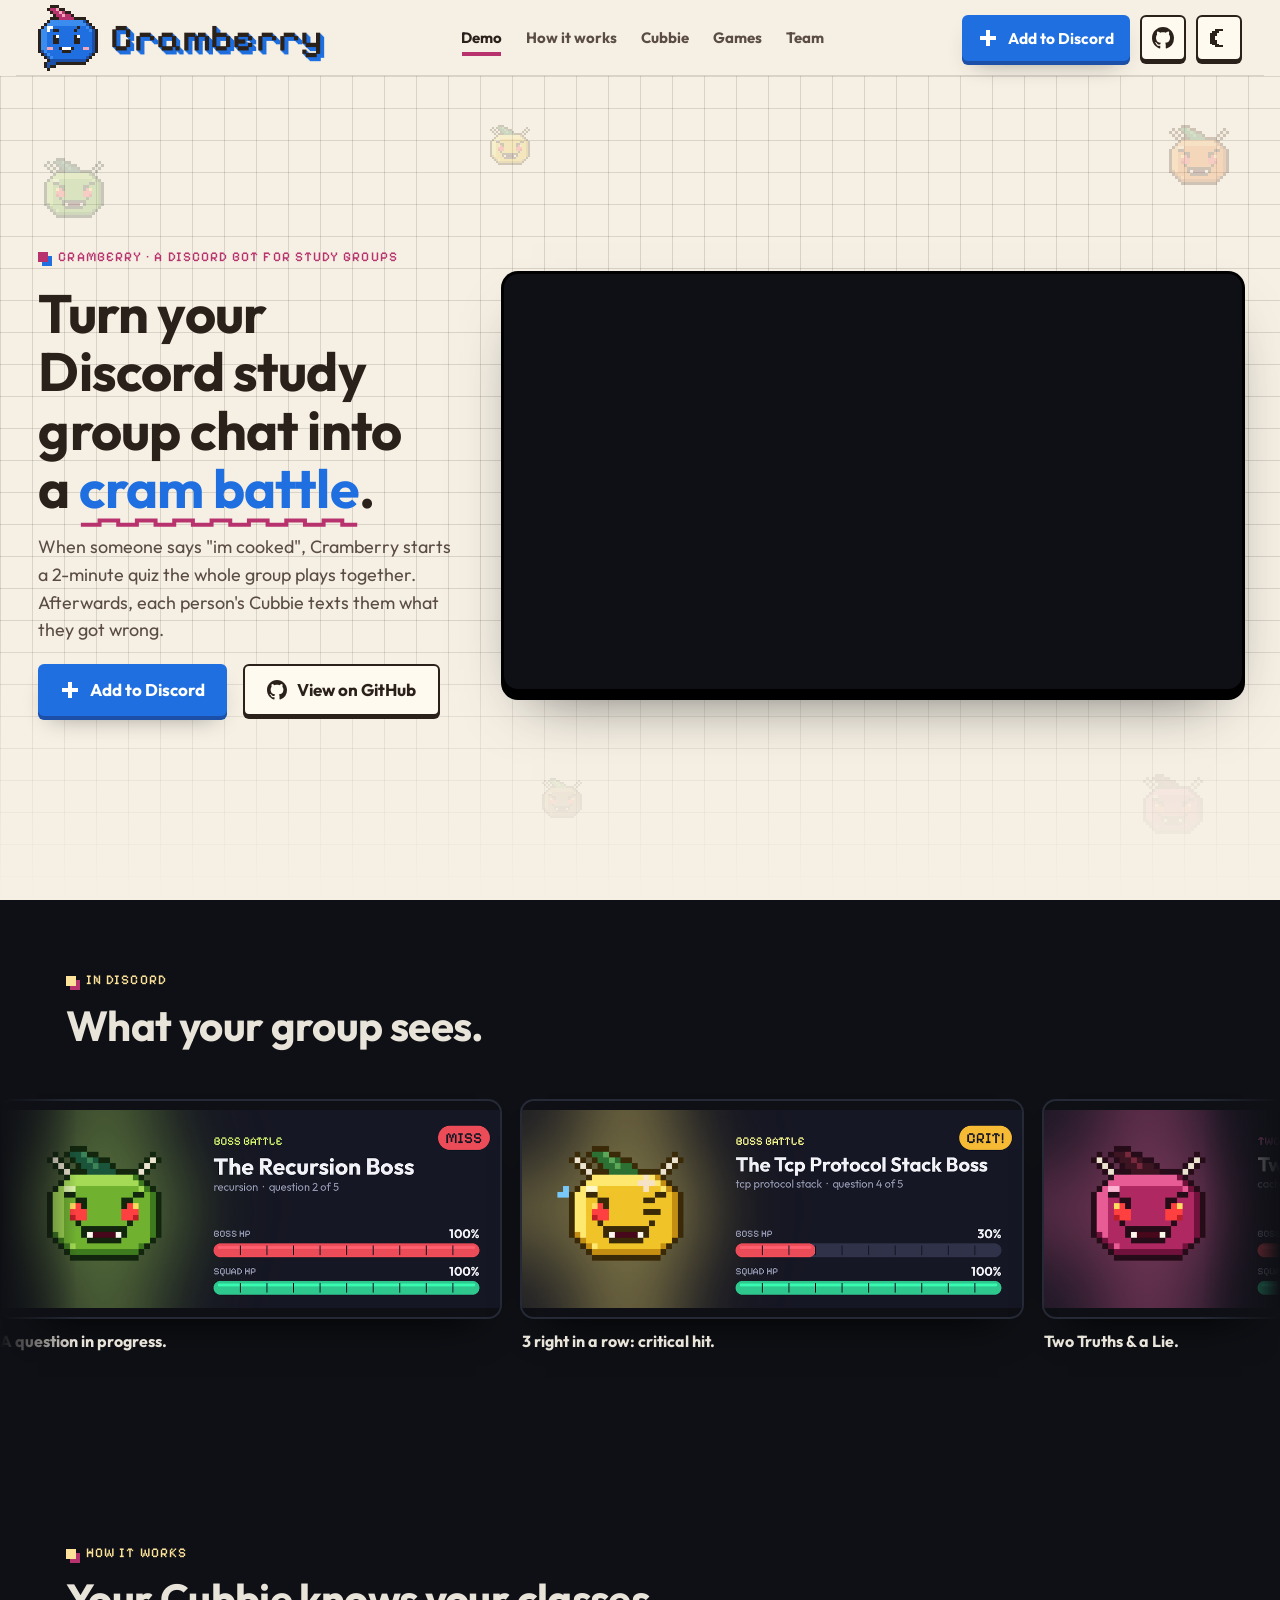
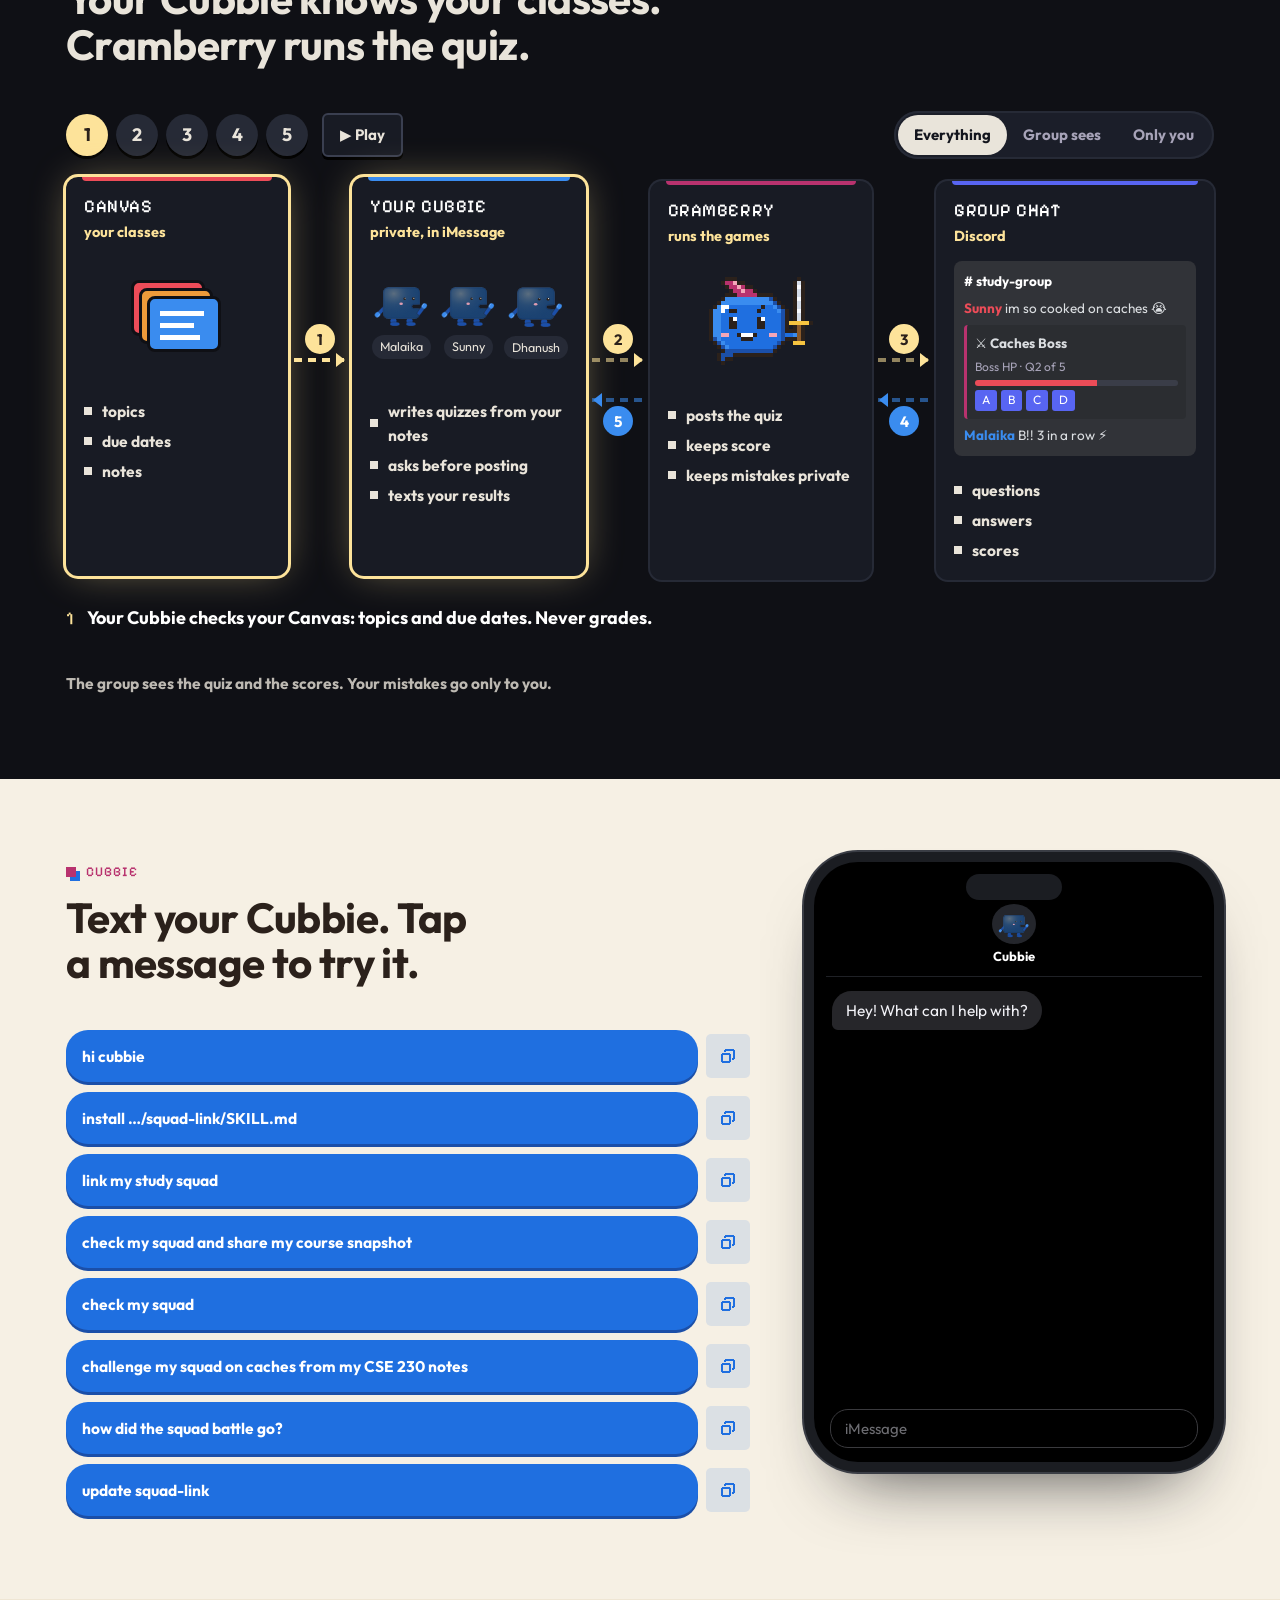
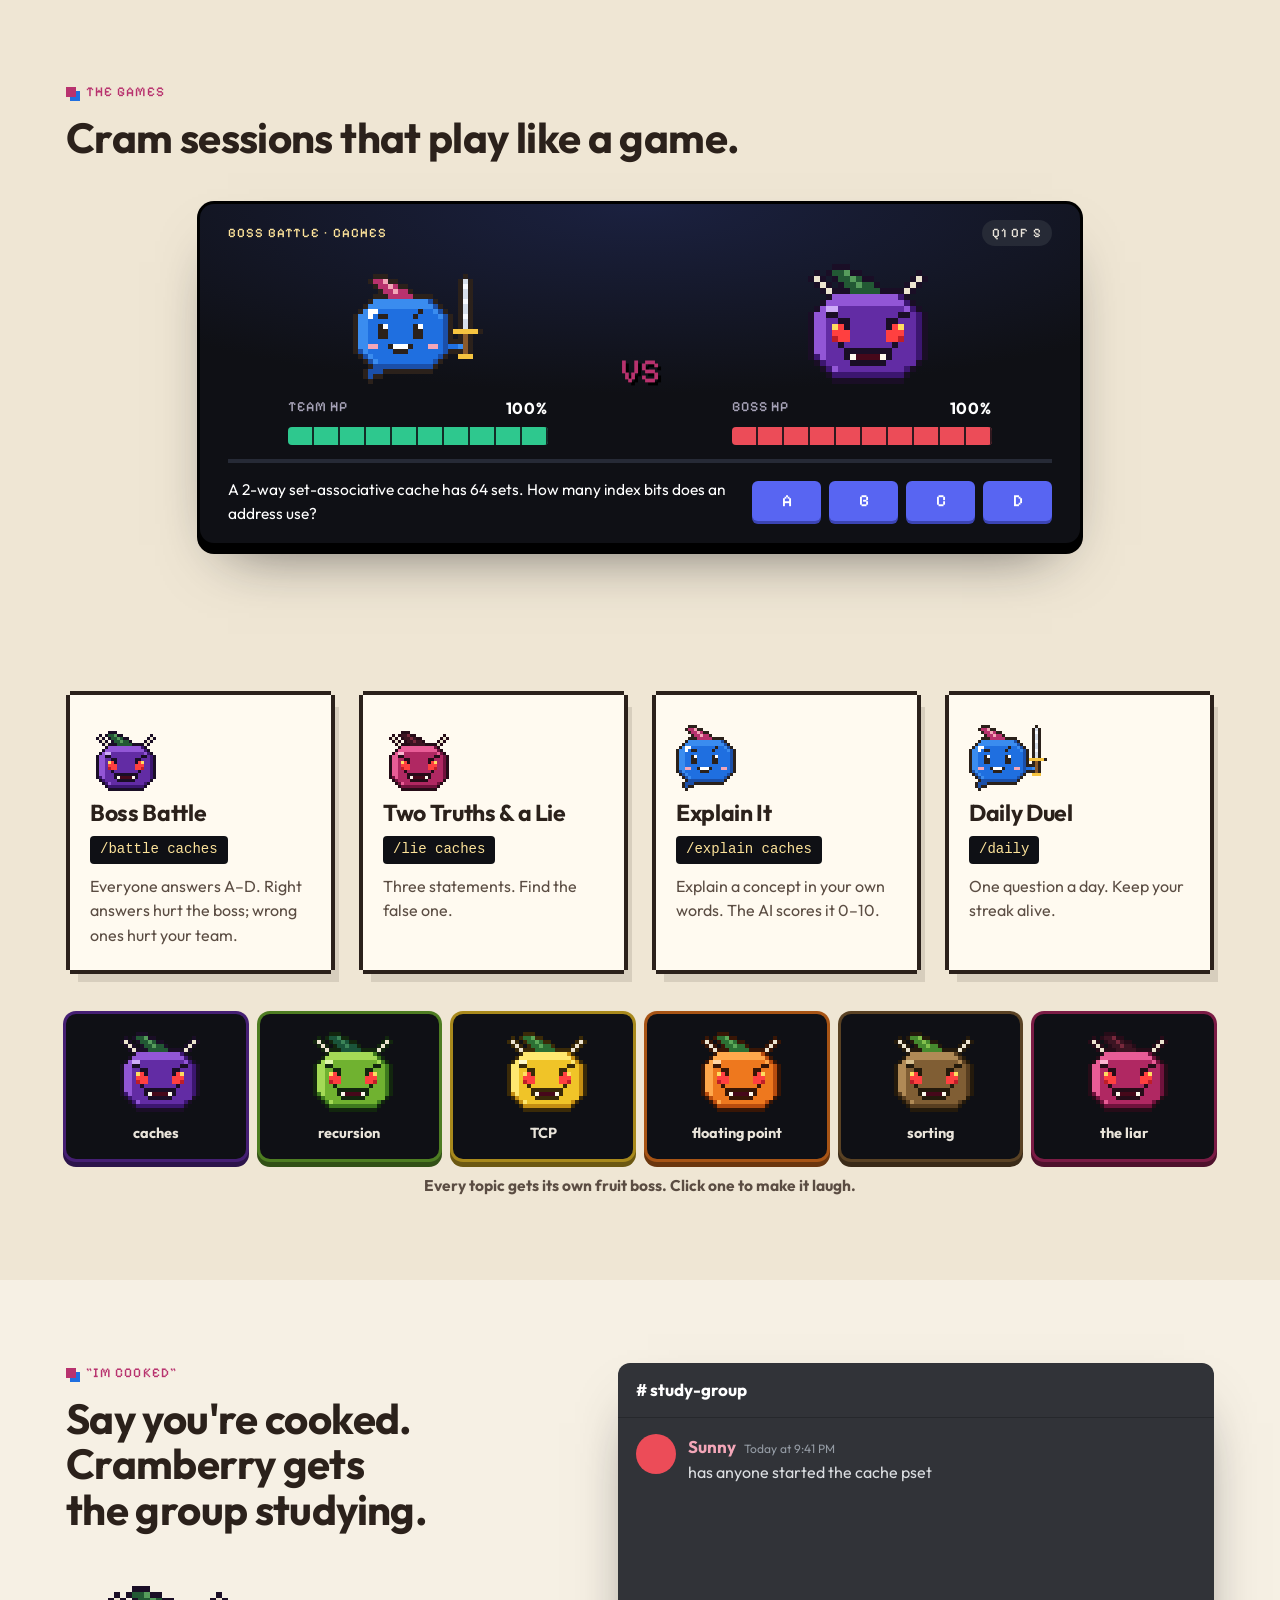
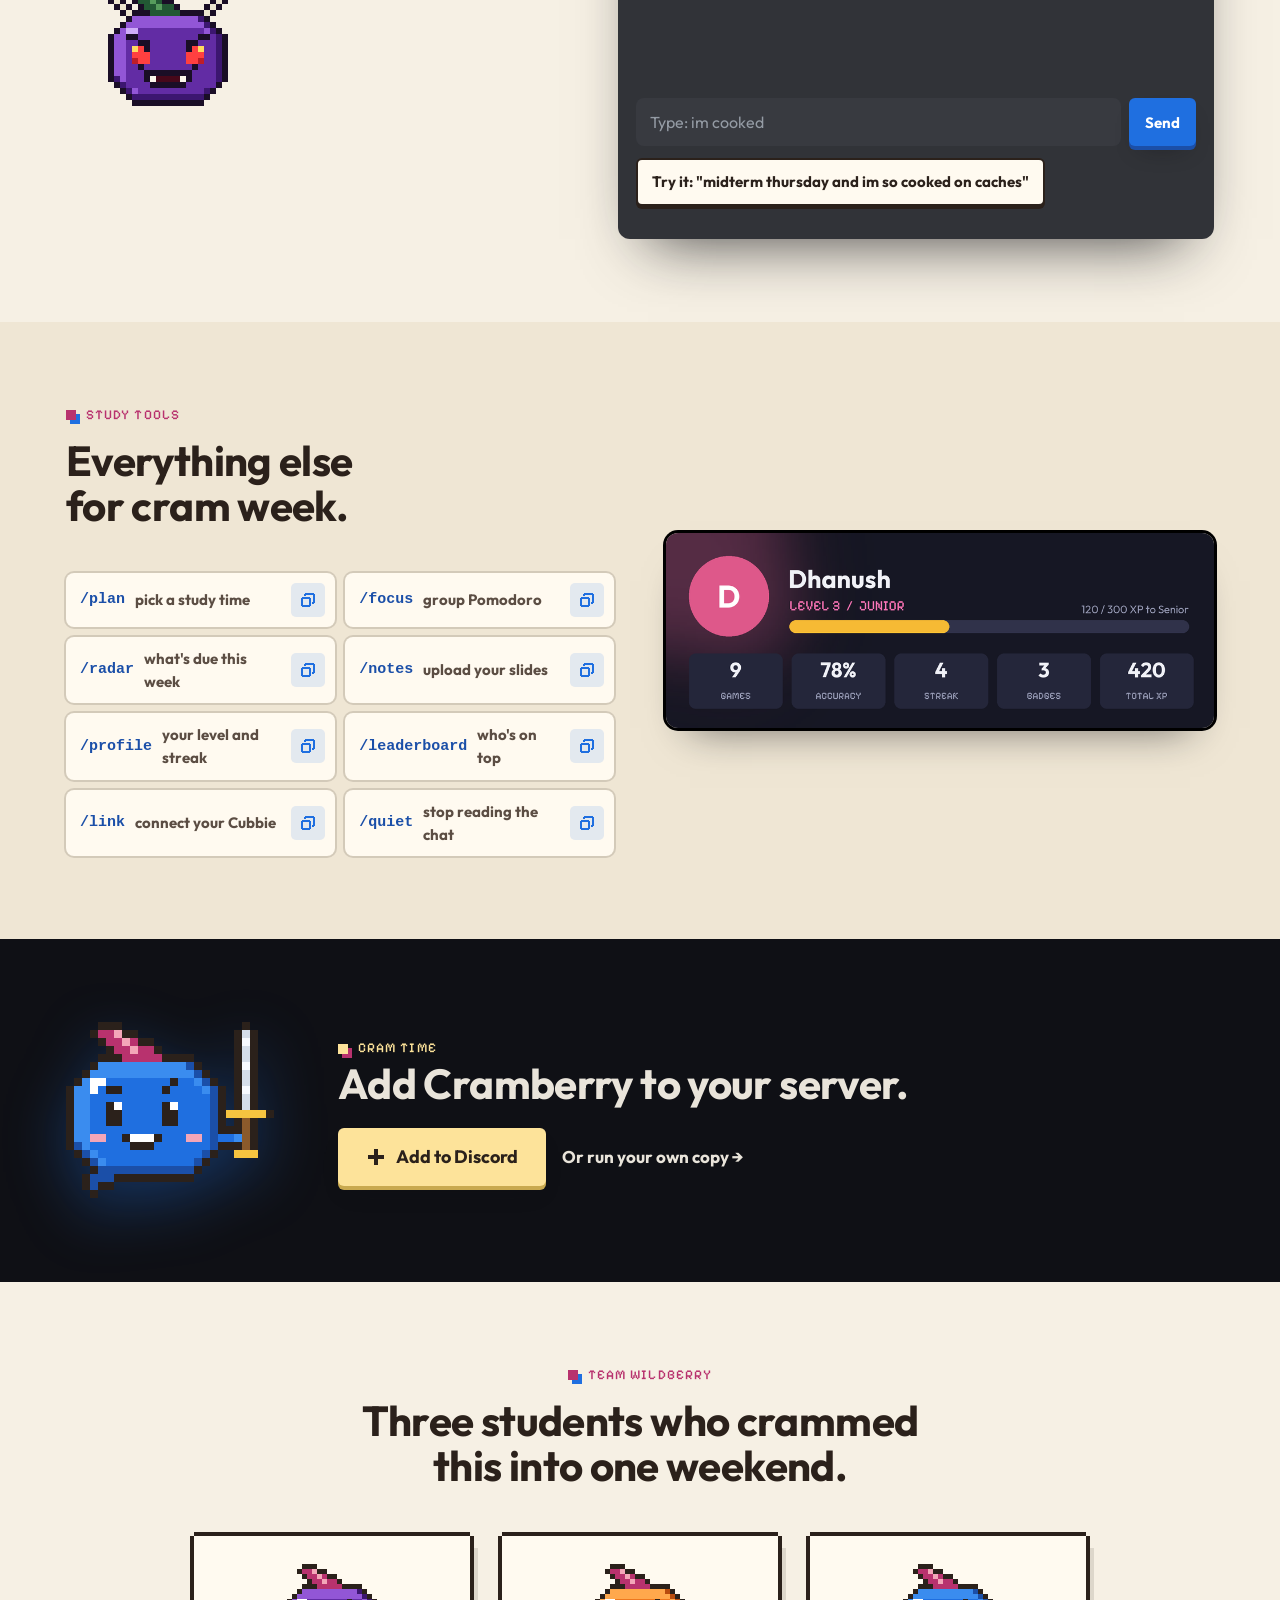
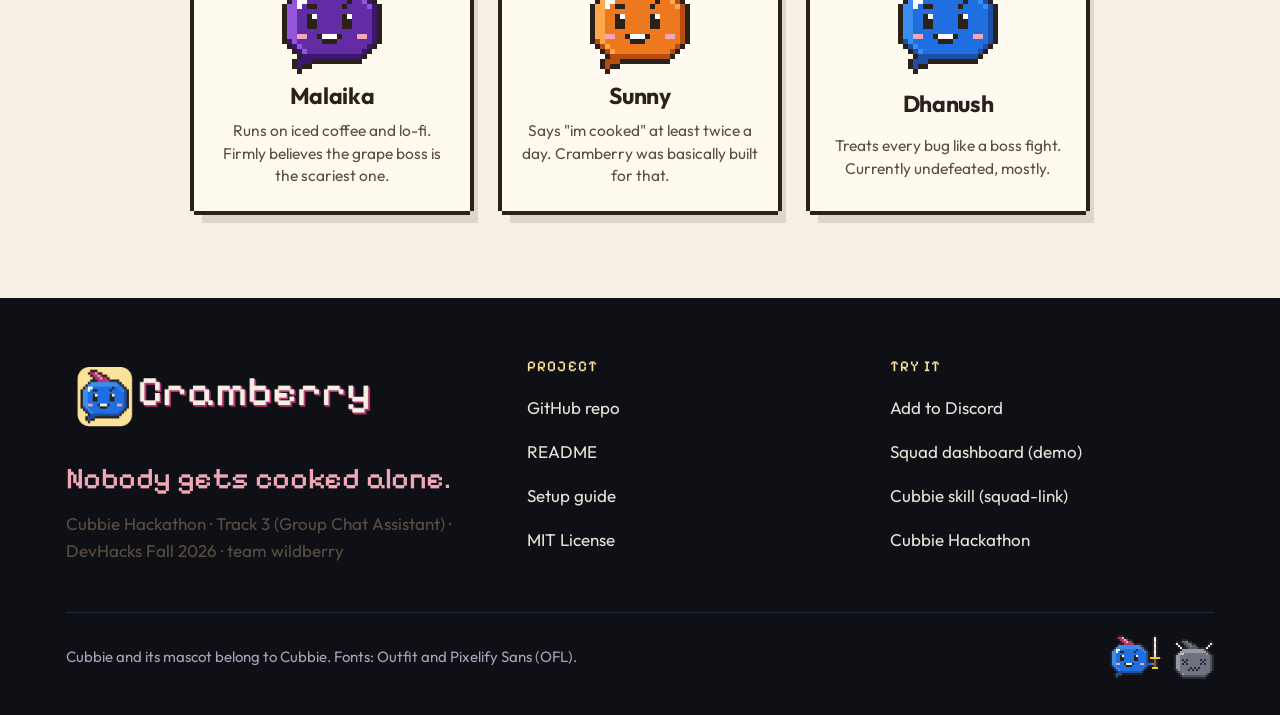
==== index.html @ 872295a7 "Full link preview tags: absolute image, site name, page URLs, Twitter/X" ====
<!doctype html>
<html lang="en" class="no-js" data-intro="1">
<head>
<meta charset="utf-8">
<meta name="viewport" content="width=device-width, initial-scale=1, viewport-fit=cover">
<title>Cramberry · turn your Discord study group chat into a cram battle</title>
<meta name="description" content="Cramberry is a Discord bot for study groups: when someone says im cooked, it starts a 2-minute quiz the whole group plays, and each person's Cubbie texts them what they missed.">
<meta name="color-scheme" content="light dark">
<meta name="theme-color" content="#f6f0e4" media="(prefers-color-scheme: light)">
<meta name="theme-color" content="#14161e" media="(prefers-color-scheme: dark)">
<script>
(function () {
  var d = document.documentElement, t = null;
  try { t = localStorage.getItem("cb-theme"); } catch (e) {}
  if (t !== "light" && t !== "dark") t = matchMedia("(prefers-color-scheme: dark)").matches ? "dark" : "light";
  d.dataset.theme = t;
  if (d.dataset.intro === "1" && !matchMedia("(prefers-reduced-motion: reduce)").matches) d.classList.add("intro-pending");
})();
</script>
<link rel="canonical" href="https://cramberry-site.vercel.app/">
<meta property="og:site_name" content="Cramberry">
<meta property="og:title" content="Cramberry · turn your Discord study group chat into a cram battle">
<meta property="og:description" content="Cramberry is a Discord bot for study groups: when someone says im cooked, it starts a 2-minute quiz the whole group plays, and each person's Cubbie texts them what they missed.">
<meta property="og:url" content="https://cramberry-site.vercel.app/">
<meta property="og:type" content="website">
<meta property="og:image" content="https://cramberry-site.vercel.app/assets/logo/social-preview.png">
<meta property="og:image:width" content="1280">
<meta property="og:image:height" content="640">
<meta property="og:image:alt" content="Cramberry, the blue pixel berry, and the line: turn your Discord study group chat into a cram battle">
<meta name="twitter:card" content="summary_large_image">
<meta name="twitter:title" content="Cramberry · turn your Discord study group chat into a cram battle">
<meta name="twitter:description" content="Cramberry is a Discord bot for study groups: when someone says im cooked, it starts a 2-minute quiz the whole group plays, and each person's Cubbie texts them what they missed.">
<meta name="twitter:image" content="https://cramberry-site.vercel.app/assets/logo/social-preview.png">
<link rel="icon" type="image/png" href="assets/logo/favicon-64.png">
<link rel="apple-touch-icon" href="assets/logo/apple-touch-icon.png">
<link rel="preload" href="assets/fonts/PixelifySans-Medium.ttf" as="font" type="font/ttf" crossorigin>
<link rel="preload" href="assets/fonts/Outfit-Bold.ttf" as="font" type="font/ttf" crossorigin>
<link rel="stylesheet" href="css/site.css">
<link rel="stylesheet" href="css/home.css">
</head>
<body class="home">
<a class="skip" href="#main">Skip to content</a>
<header class="site-header">
  <div class="wrap hdr">
    <a class="logo" href="index.html" aria-label="Cramberry home">
      <canvas data-sprite="berry" data-scale="3" aria-hidden="true"></canvas>
      <span class="logo-word" aria-hidden="true">Cramberry</span>
    </a>
    <nav class="nav" aria-label="Main"><a href="index.html#top">Demo</a><a href="index.html#how">How it works</a><a href="index.html#cubbie">Cubbie</a><a href="index.html#games">Games</a><a href="index.html#team">Team</a></nav>
    <div class="hdr-cta">
      <a class="btn add-discord" href="https://discord.com/oauth2/authorize?client_id=1563704377833689098&amp;scope=bot+applications.commands&amp;permissions=117760" target="_blank" rel="noopener"><svg class="ico" viewBox="0 0 10 10" aria-hidden="true" shape-rendering="crispEdges"><path fill="currentColor" d="M4 1h2v3h3v2H6v3H4V6H1V4h3z"/></svg>Add to Discord</a>
      <a class="icon-btn gh" href="https://github.com/MalaikaKamranKhan/Track3" target="_blank" rel="noopener" aria-label="Cramberry on GitHub"><svg viewBox="0 0 16 16" aria-hidden="true"><path fill="currentColor" d="M8 0C3.58 0 0 3.58 0 8c0 3.54 2.29 6.53 5.47 7.59.4.07.55-.17.55-.38 0-.19-.01-.82-.01-1.49-2.01.37-2.53-.49-2.69-.94-.09-.23-.48-.94-.82-1.13-.28-.15-.68-.52-.01-.53.63-.01 1.08.58 1.23.82.72 1.21 1.87.87 2.33.66.07-.52.28-.87.51-1.07-1.78-.2-3.64-.89-3.64-3.95 0-.87.31-1.59.82-2.15-.08-.2-.36-1.02.08-2.12 0 0 .67-.21 2.2.82.64-.18 1.32-.27 2-.27.68 0 1.36.09 2 .27 1.53-1.04 2.2-.82 2.2-.82.44 1.1.16 1.92.08 2.12.51.56.82 1.27.82 2.15 0 3.07-1.87 3.75-3.65 3.95.29.25.54.73.54 1.48 0 1.07-.01 1.93-.01 2.2 0 .21.15.46.55.38A8.013 8.013 0 0016 8c0-4.42-3.58-8-8-8z"/></svg></a>
      <button class="icon-btn theme-toggle" type="button" aria-label="Switch to dark mode" aria-pressed="false"><svg class="i-sun" viewBox="0 0 12 12" aria-hidden="true" shape-rendering="crispEdges"><path fill="currentColor" d="M5 0h2v2H5zM5 10h2v2H5zM0 5h2v2H0zM10 5h2v2h-2zM1 1h2v2H1zM9 1h2v2H9zM1 9h2v2H1zM9 9h2v2H9zM4 3h4v1h1v4H8v1H4V8H3V4h1z"/></svg><svg class="i-moon" viewBox="0 0 12 12" aria-hidden="true" shape-rendering="crispEdges"><path fill="currentColor" d="M4 1h4v1H6v1H5v2H4v2h1v2h1v1h2v1H4v-1H2V9H1V3h1V2h2z"/></svg></button>
      <button class="icon-btn burger" type="button" aria-label="Open menu" aria-expanded="false" aria-controls="sheet"><svg viewBox="0 0 12 12" aria-hidden="true" shape-rendering="crispEdges"><path fill="currentColor" d="M1 2h10v2H1zm0 3h10v2H1zm0 3h10v2H1z"/></svg></button>
    </div>
  </div>
</header>
<div class="sheet" id="sheet" role="dialog" aria-modal="true" aria-label="Menu">
  <div class="sheet-top">
    <a class="logo" href="index.html"><canvas data-sprite="berry" data-scale="2" aria-hidden="true"></canvas><span class="logo-word">Cramberry</span></a>
    <button class="icon-btn sheet-close" type="button" aria-label="Close menu"><svg viewBox="0 0 12 12" aria-hidden="true" shape-rendering="crispEdges"><path fill="currentColor" d="M2 1h2v1h1v1h2V2h1V1h2v2H9v1H8v1H7v2h1v1h1v1h1v2H8v-1H7v-1H5v1H4v1H2V9h1V8h1V7h1V5H4V4H3V3H2z"/></svg></button>
  </div>
  <nav aria-label="Mobile"><a href="index.html#top">Demo</a><a href="index.html#how">How it works</a><a href="index.html#cubbie">Cubbie</a><a href="index.html#games">Games</a><a href="index.html#team">Team</a><a href="dashboard.html">Squad dashboard</a><a href="https://github.com/MalaikaKamranKhan/Track3" target="_blank" rel="noopener">GitHub</a></nav>
  <a class="btn" href="https://discord.com/oauth2/authorize?client_id=1563704377833689098&amp;scope=bot+applications.commands&amp;permissions=117760" target="_blank" rel="noopener"><svg class="ico" viewBox="0 0 10 10" aria-hidden="true" shape-rendering="crispEdges"><path fill="currentColor" d="M4 1h2v3h3v2H6v3H4V6H1V4h3z"/></svg>Add to Discord</a>
</div>
<main id="main">
<!-- intro overlay (FLIP into the header logo) -->
<div class="intro" id="intro" aria-hidden="true">
  <div class="intro-logo"><canvas class="ib spr" width="20" height="22"></canvas><span class="intro-word"></span></div>
  <div class="intro-peek"><canvas data-sprite="boss-grape" data-scale="7" data-fluid="1"></canvas></div>
  <span class="intro-tag">cram + cranberry</span>
  <span class="intro-skip">click to skip</span>
</div>

<!-- 1. HERO: text on the left, the demo video on the right, pixel grid + drifting fruit bosses behind -->
<section class="hero" id="top" aria-labelledby="hero-h">
  <div class="hero-sky" aria-hidden="true">
    <canvas class="drift d1" data-sprite="boss-lime" data-box="22" data-scale="3"></canvas>
    <canvas class="drift d2" data-sprite="boss-lemon" data-box="22" data-scale="2"></canvas>
    <canvas class="drift d3" data-sprite="boss-tangerine" data-box="22" data-scale="3"></canvas>
    <canvas class="drift d4" data-sprite="boss-kiwi" data-box="22" data-scale="2"></canvas>
    <canvas class="drift d5" data-sprite="boss-lie" data-box="22" data-scale="3"></canvas>
  </div>
  <div class="wrap hero-grid">
    <div class="hero-copy">
      <p class="kicker">Cramberry · a Discord bot for study groups</p>
      <h1 class="h1 hero-title" id="hero-h">Turn your Discord study group chat into a <span class="ul">cram battle<svg viewBox="0 0 300 16" preserveAspectRatio="none" aria-hidden="true"><path pathLength="1" d="M2 10 H22 V5 H42 V10 H62 V5 H82 V10 H102 V5 H122 V10 H142 V5 H162 V10 H182 V5 H202 V10 H222 V5 H242 V10 H262 V5 H282 V10 H298"/></svg></span>.</h1>
      <p class="lede hero-lede">When someone says "im cooked", Cramberry starts a 2-minute quiz the whole group plays together. Afterwards, each person's Cubbie texts them what they got wrong.</p>
      <div class="btn-row hero-ctas">
        <a class="btn" href="https://discord.com/oauth2/authorize?client_id=1563704377833689098&amp;scope=bot+applications.commands&amp;permissions=117760" target="_blank" rel="noopener"><svg class="ico" viewBox="0 0 10 10" aria-hidden="true" shape-rendering="crispEdges"><path fill="currentColor" d="M4 1h2v3h3v2H6v3H4V6H1V4h3z"/></svg>Add to Discord</a>
        <a class="btn btn-2" href="https://github.com/MalaikaKamranKhan/Track3" target="_blank" rel="noopener"><svg viewBox="0 0 16 16" aria-hidden="true"><path fill="currentColor" d="M8 0C3.58 0 0 3.58 0 8c0 3.54 2.29 6.53 5.47 7.59.4.07.55-.17.55-.38 0-.19-.01-.82-.01-1.49-2.01.37-2.53-.49-2.69-.94-.09-.23-.48-.94-.82-1.13-.28-.15-.68-.52-.01-.53.63-.01 1.08.58 1.23.82.72 1.21 1.87.87 2.33.66.07-.52.28-.87.51-1.07-1.78-.2-3.64-.89-3.64-3.95 0-.87.31-1.59.82-2.15-.08-.2-.36-1.02.08-2.12 0 0 .67-.21 2.2.82.64-.18 1.32-.27 2-.27.68 0 1.36.09 2 .27 1.53-1.04 2.2-.82 2.2-.82.44 1.1.16 1.92.08 2.12.51.56.82 1.27.82 2.15 0 3.07-1.87 3.75-3.65 3.95.29.25.54.73.54 1.48 0 1.07-.01 1.93-.01 2.2 0 .21.15.46.55.38A8.013 8.013 0 0016 8c0-4.42-3.58-8-8-8z"/></svg>View on GitHub</a>
      </div>
    </div>
    <div class="hero-video" id="demo"><iframe src="https://www.youtube-nocookie.com/embed/wwIt5ZvROrs?rel=0" title="Cramberry demo video" loading="lazy" allow="accelerometer; autoplay; clipboard-write; encrypted-media; gyroscope; picture-in-picture" allowfullscreen></iframe></div>
  </div>
</section>

<!-- 2. WHAT YOUR GROUP SEES: the real Discord cards, scrolling on their own (pauses on hover; click to enlarge) -->
<section class="band night cards-band" id="cards" aria-labelledby="cards-h">
  <div class="wrap">
    <div class="sec-head">
      <p class="kicker">In Discord</p>
      <h2 class="h2 reveal-h" id="cards-h">What your group sees.</h2>
    </div>
  </div>
  <div class="marquee" id="carousel" aria-label="The picture cards Cramberry posts in Discord">
    <div class="marquee-track">
      <figure><button type="button" data-full="assets/readme/card-battle.png"><img src="assets/readme/card-battle.png" width="960" height="380" alt="Battle card: the lime Recursion Boss at full HP, question 2 of 5, with a MISS tag" loading="lazy"></button><figcaption>A question in progress.</figcaption></figure>
      <figure><button type="button" data-full="assets/readme/card-hurt.png"><img src="assets/readme/card-hurt.png" width="960" height="380" alt="Battle card: CRIT! The lemon TCP Protocol Stack Boss, hurt with a bandage, at 30% HP" loading="lazy"></button><figcaption>3 right in a row: critical hit.</figcaption></figure>
      <figure><button type="button" data-full="assets/readme/card-liar.png"><img src="assets/readme/card-liar.png" width="960" height="380" alt="Two Truths and a Lie card: the dragonfruit liar boss, caches, question 1 of 5" loading="lazy"></button><figcaption>Two Truths &amp; a Lie.</figcaption></figure>
      <figure><button type="button" data-full="assets/readme/card-defeated.png"><img src="assets/readme/card-defeated.png" width="960" height="380" alt="Battle card: the Sorting Boss defeated, grey with X eyes, 0% HP" loading="lazy"></button><figcaption>Boss defeated.</figcaption></figure>
      <figure><button type="button" data-full="assets/readme/card-victory.png"><img src="assets/readme/card-victory.png" width="960" height="450" alt="Victory card: the Floating Point Boss defeated, podium with Malaika first, Sunny second, Dhanush third, weak spot rounding" loading="lazy"></button><figcaption>The podium and the topic to review.</figcaption></figure>
      <figure><button type="button" data-full="assets/readme/card-wiped.png"><img src="assets/readme/card-wiped.png" width="960" height="450" alt="Team wiped card: the Caches Boss kept 46% HP, podium, weak spot associativity" loading="lazy"></button><figcaption>Lost? It shows what to study next.</figcaption></figure>
      <figure aria-hidden="true"><button type="button" tabindex="-1" data-full="assets/readme/card-battle.png"><img src="assets/readme/card-battle.png" width="960" height="380" alt="Battle card: the lime Recursion Boss at full HP, question 2 of 5, with a MISS tag" loading="lazy"></button><figcaption>A question in progress.</figcaption></figure>
      <figure aria-hidden="true"><button type="button" tabindex="-1" data-full="assets/readme/card-hurt.png"><img src="assets/readme/card-hurt.png" width="960" height="380" alt="Battle card: CRIT! The lemon TCP Protocol Stack Boss, hurt with a bandage, at 30% HP" loading="lazy"></button><figcaption>3 right in a row: critical hit.</figcaption></figure>
      <figure aria-hidden="true"><button type="button" tabindex="-1" data-full="assets/readme/card-liar.png"><img src="assets/readme/card-liar.png" width="960" height="380" alt="Two Truths and a Lie card: the dragonfruit liar boss, caches, question 1 of 5" loading="lazy"></button><figcaption>Two Truths &amp; a Lie.</figcaption></figure>
      <figure aria-hidden="true"><button type="button" tabindex="-1" data-full="assets/readme/card-defeated.png"><img src="assets/readme/card-defeated.png" width="960" height="380" alt="Battle card: the Sorting Boss defeated, grey with X eyes, 0% HP" loading="lazy"></button><figcaption>Boss defeated.</figcaption></figure>
      <figure aria-hidden="true"><button type="button" tabindex="-1" data-full="assets/readme/card-victory.png"><img src="assets/readme/card-victory.png" width="960" height="450" alt="Victory card: the Floating Point Boss defeated, podium with Malaika first, Sunny second, Dhanush third, weak spot rounding" loading="lazy"></button><figcaption>The podium and the topic to review.</figcaption></figure>
      <figure aria-hidden="true"><button type="button" tabindex="-1" data-full="assets/readme/card-wiped.png"><img src="assets/readme/card-wiped.png" width="960" height="450" alt="Team wiped card: the Caches Boss kept 46% HP, podium, weak spot associativity" loading="lazy"></button><figcaption>Lost? It shows what to study next.</figcaption></figure>
    </div>
  </div>
  <dialog class="lightbox" id="lightbox"><img alt=""><button class="btn btn-sm lb-close" type="button">Close</button></dialog>
</section>

<!-- 3. HOW IT WORKS: the Cubbie loop -->
<section class="band night" id="how" aria-labelledby="how-h">
  <div class="wrap">
    <div class="sec-head">
      <p class="kicker">How it works</p>
      <h2 class="h2 reveal-h" id="how-h">Your Cubbie knows your classes. Cramberry runs the quiz.</h2>
    </div>

    <div class="loop" id="loop" data-show="all">
      <div class="loop-controls">
        <div class="steps" role="tablist" aria-label="Steps">
          <button role="tab" class="step-b" data-step="1" aria-selected="true">1</button>
          <button role="tab" class="step-b" data-step="2" aria-selected="false">2</button>
          <button role="tab" class="step-b" data-step="3" aria-selected="false">3</button>
          <button role="tab" class="step-b" data-step="4" aria-selected="false">4</button>
          <button role="tab" class="step-b" data-step="5" aria-selected="false">5</button>
          <button class="btn btn-2 btn-sm loop-play" type="button" aria-pressed="true">❚❚ Pause</button>
        </div>
        <div class="scope" role="radiogroup" aria-label="Highlight">
          <label><input type="radio" name="scope" value="all" checked><span>Everything</span></label>
          <label><input type="radio" name="scope" value="shared"><span>Group sees</span></label>
          <label><input type="radio" name="scope" value="private"><span>Only you</span></label>
        </div>
      </div>

      <div class="loop-row">
        <article class="lp" data-p="canvas" data-scope="private">
          <span class="lp-bar" style="--c:#ec4c58"></span>
          <h3 class="lp-h">Canvas</h3><p class="lp-sub">your classes</p>
          <div class="lp-art"><span class="canvas-stack" aria-hidden="true"><i></i><i></i><i></i></span></div>
          <ul class="lp-list"><li data-scope="private">topics</li><li data-scope="private">due dates</li><li data-scope="private">notes</li></ul>
        </article>
        <div class="lp-link" data-link="1"><span class="lane fwd"><b class="pkt"></b></span><span class="lane back"><b class="pkt"></b></span><span class="lbadge f">1</span></div>
        <article class="lp" data-p="cubbies" data-scope="private">
          <span class="lp-bar" style="--c:#3a8cef"></span>
          <h3 class="lp-h">Your Cubbie</h3><p class="lp-sub">private, in iMessage</p>
          <div class="lp-art cubbies">
            <figure><img src="assets/cubbie/cubbie-official.svg" width="72" height="64" alt="" loading="lazy"><figcaption>Malaika</figcaption></figure>
            <figure><img src="assets/cubbie/cubbie-official.svg" width="72" height="64" alt="" loading="lazy"><figcaption>Sunny</figcaption></figure>
            <figure><img src="assets/cubbie/cubbie-official.svg" width="72" height="64" alt="" loading="lazy"><figcaption>Dhanush</figcaption></figure>
          </div>
          <ul class="lp-list"><li data-scope="private">writes quizzes from your notes</li><li data-scope="private">asks before posting</li><li data-scope="private">texts your results</li></ul>
        </article>
        <div class="lp-link" data-link="2"><span class="lane fwd"><b class="pkt"></b></span><span class="lane back"><b class="pkt"></b></span><span class="lbadge f">2</span><span class="lbadge b">5</span></div>
        <article class="lp" data-p="cram" data-scope="both">
          <span class="lp-bar" style="--c:#b8326e"></span>
          <h3 class="lp-h">Cramberry</h3><p class="lp-sub">runs the games</p>
          <div class="lp-art"><canvas data-sprite="cramberry" data-scale="4" aria-hidden="true"></canvas></div>
          <ul class="lp-list"><li data-scope="shared">posts the quiz</li><li data-scope="shared">keeps score</li><li data-scope="private">keeps mistakes private</li></ul>
        </article>
        <div class="lp-link" data-link="3"><span class="lane fwd"><b class="pkt"></b></span><span class="lane back"><b class="pkt"></b></span><span class="lbadge f">3</span><span class="lbadge b">4</span></div>
        <article class="lp" data-p="chat" data-scope="shared">
          <span class="lp-bar" style="--c:#5865f2"></span>
          <h3 class="lp-h">Group chat</h3><p class="lp-sub">Discord</p>
          <div class="dc-mini" aria-label="A Discord channel where Cramberry posts a quiz battle">
            <p class="dc-ch"># study-group</p>
            <p class="dc-msg"><b style="color:#ec4c58">Sunny</b> im so cooked on caches 😭</p>
            <div class="dc-emb"><b>⚔️ Caches Boss</b><span>Boss HP · Q2 of 5</span><i class="dc-hp"></i><span class="dc-abcd"><i>A</i><i>B</i><i>C</i><i>D</i></span></div>
            <p class="dc-msg"><b style="color:#3a8cef">Malaika</b> B!! 3 in a row ⚡</p>
          </div>
          <ul class="lp-list"><li data-scope="shared">questions</li><li data-scope="shared">answers</li><li data-scope="shared">scores</li></ul>
        </article>
      </div>
      <p class="loop-cap" id="loop-cap" aria-live="polite"></p>
      <p class="loop-note">The group sees the quiz and the scores. Your mistakes go only to you.</p>
    </div>
  </div>
</section>

<!-- 4. CUBBIE FROM YOUR PHONE -->
<section class="band cream" id="cubbie" aria-labelledby="cubbie-h">
  <div class="wrap phone-grid">
    <div>
      <div class="sec-head">
        <p class="kicker">Cubbie</p>
        <h2 class="h2 reveal-h" id="cubbie-h">Text your Cubbie. Tap a message to try it.</h2>
      </div>
      <ul class="phrases" id="phrases"></ul>
    </div>
    <div class="phone-wrap">
      <div class="phone" aria-label="iMessage conversation with Cubbie">
        <div class="ph-notch" aria-hidden="true"></div>
        <div class="ph-head"><img src="assets/cubbie/cubbie-official.svg" width="44" height="40" alt=""><b>Cubbie</b></div>
        <div class="ph-body" id="ph-body" aria-live="polite">
          <div class="bub them">Hey! What can I help with?</div>
        </div>
        <div class="ph-input" aria-hidden="true"><span>iMessage</span></div>
      </div>
    </div>
  </div>
</section>

<!-- 5. GAMES: the live battle, four games, the fruit bosses -->
<section class="band cream-2" id="games" aria-labelledby="games-h">
  <div class="wrap">
    <div class="sec-head">
      <p class="kicker">The games</p>
      <h2 class="h2 reveal-h" id="games-h">Cram sessions that play like a game.</h2>
    </div>

    <div class="stage" role="img" aria-label="A live boss battle: Cramberry versus the grape Caches Boss">
      <div class="stage-bar"><span class="stage-k">Boss battle · caches</span><span class="stage-tag" id="mc-tag">Q1 of 5</span></div>
      <div class="stage-field">
        <div class="fighter">
          <canvas class="mc-hero" data-sprite="cramberry" data-scale="5" aria-hidden="true"></canvas>
          <div class="plate"><div class="hplabel"><span>TEAM HP</span><b id="mc-sqn">100%</b></div><div class="hpbar squad"><i id="mc-sq"></i></div></div>
        </div>
        <span class="stage-vs" aria-hidden="true">VS</span>
        <div class="fighter">
          <div class="mc-boss">
            <div class="bubble" aria-hidden="true">HA HA HA!</div>
            <canvas id="mc-boss" data-sprite="boss-grape" data-box="22" data-scale="6" aria-hidden="true"></canvas>
            <div class="dmg-host" aria-hidden="true"></div>
          </div>
          <div class="plate"><div class="hplabel"><span>BOSS HP</span><b id="mc-hpn">100%</b></div><div class="hpbar"><i id="mc-hp"></i></div></div>
        </div>
      </div>
      <div class="stage-q">
        <p class="stage-prompt" id="mc-q">A 2-way set-associative cache has 64 sets. How many index bits does an address use?</p>
        <div class="mc-abcd" aria-hidden="true"><span>A</span><span>B</span><span>C</span><span>D</span></div>
      </div>
    </div>

    <div class="games-wrap">
      <div class="peek-boss" id="games-boss" aria-hidden="true">
        <div class="bubble">HA HA HA!</div>
        <canvas data-sprite="boss-grape" data-box="22" data-scale="5"></canvas>
      </div>
      <div class="games-grid">
        <article class="game pxb reveal"><div class="g-ico"><canvas data-sprite="boss-grape" data-box="22" data-scale="3" aria-hidden="true"></canvas></div>
          <h3 class="h3">Boss Battle</h3><code class="g-cmd">/battle caches</code>
          <p>Everyone answers A–D. Right answers hurt the boss; wrong ones hurt your team.</p></article>
        <article class="game pxb reveal"><div class="g-ico"><canvas data-sprite="boss-lie" data-box="22" data-scale="3" aria-hidden="true"></canvas></div>
          <h3 class="h3">Two Truths &amp; a Lie</h3><code class="g-cmd">/lie caches</code>
          <p>Three statements. Find the false one.</p></article>
        <article class="game pxb reveal"><div class="g-ico"><canvas data-sprite="berry" data-scale="3" aria-hidden="true"></canvas></div>
          <h3 class="h3">Explain It</h3><code class="g-cmd">/explain caches</code>
          <p>Explain a concept in your own words. The AI scores it 0–10.</p></article>
        <article class="game pxb reveal"><div class="g-ico"><canvas data-sprite="cramberry" data-scale="3" aria-hidden="true"></canvas></div>
          <h3 class="h3">Daily Duel</h3><code class="g-cmd">/daily</code>
          <p>One question a day. Keep your streak alive.</p></article>
      </div>
    </div>

    <ul class="bestiary" id="bestiary" aria-label="Every topic gets its own fruit boss">
      <li><button type="button" data-fruit="grape" style="--c:var(--grape)"><canvas data-sprite="boss-grape" data-box="22" data-scale="4" aria-hidden="true"></canvas><b>caches</b></button></li>
      <li><button type="button" data-fruit="lime" style="--c:var(--lime)"><canvas data-sprite="boss-lime" data-box="22" data-scale="4" aria-hidden="true"></canvas><b>recursion</b></button></li>
      <li><button type="button" data-fruit="lemon" style="--c:var(--lemon)"><canvas data-sprite="boss-lemon" data-box="22" data-scale="4" aria-hidden="true"></canvas><b>TCP</b></button></li>
      <li><button type="button" data-fruit="tangerine" style="--c:var(--tangerine)"><canvas data-sprite="boss-tangerine" data-box="22" data-scale="4" aria-hidden="true"></canvas><b>floating point</b></button></li>
      <li><button type="button" data-fruit="kiwi" style="--c:var(--kiwi)"><canvas data-sprite="boss-kiwi" data-box="22" data-scale="4" aria-hidden="true"></canvas><b>sorting</b></button></li>
      <li><button type="button" data-fruit="lie" style="--c:var(--liar)"><canvas data-sprite="boss-lie" data-box="22" data-scale="4" aria-hidden="true"></canvas><b>the liar</b></button></li>
    </ul>
    <p class="bestiary-cap muted">Every topic gets its own fruit boss. Click one to make it laugh.</p>
  </div>
</section>


<!-- 6. IM COOKED -->
<section class="band cream" id="cooked" aria-labelledby="cooked-h">
  <div class="wrap cooked-grid">
    <div>
      <div class="sec-head">
        <p class="kicker">"im cooked"</p>
        <h2 class="h2 reveal-h" id="cooked-h">Say you're cooked. Cramberry gets the group studying.</h2>
      </div>
      <div class="cooked-boss" id="cooked-boss" aria-hidden="true"><div class="bubble">HA HA HA!</div><canvas data-sprite="boss-grape" data-box="22" data-scale="6"></canvas></div>
    </div>
    <div class="dc" aria-label="Discord channel mock">
      <div class="dc-top"># study-group</div>
      <div class="dc-feed" id="dc-feed" aria-live="polite">
        <div class="dcm"><span class="av" style="background:#ec4c58"></span><div><b style="color:#f3a6b8">Sunny</b> <time>Today at 9:41 PM</time><p>has anyone started the cache pset</p></div></div>
      </div>
      <form class="dc-in" id="dc-in" autocomplete="off">
        <label class="sr-only" for="dc-text">Message #study-group</label>
        <input id="dc-text" type="text" placeholder="Type: im cooked" maxlength="140">
        <button class="btn btn-sm" type="submit">Send</button>
      </form>
      <div class="dc-try"><button class="btn btn-2 btn-sm" type="button" id="dc-try">Try it: "midterm thursday and im so cooked on caches"</button></div>
      <p class="dc-hint muted" id="dc-hint" aria-live="polite"></p>
    </div>
  </div>
</section>

<!-- 7. STUDY TOOLS -->
<section class="band cream-2" id="tools" aria-labelledby="tools-h">
  <div class="wrap tools-grid">
    <div>
      <div class="sec-head">
        <p class="kicker">Study tools</p>
        <h2 class="h2 reveal-h" id="tools-h">Everything else for cram week.</h2>
      </div>
      <ul class="cmds" id="cmds"></ul>
    </div>
    <img class="tools-art" src="assets/readme/card-profile.png" width="960" height="340" alt="Profile card for Dhanush: level 3 Junior, an XP bar, 9 games, 78% accuracy, 4-day streak, 3 badges, 420 XP" loading="lazy">
  </div>
</section>

<!-- 8. ADD -->
<section class="band night add" id="add" aria-labelledby="add-h">
  <div class="wrap add-grid">
    <div class="add-art"><canvas data-sprite="cramberry" data-scale="8" aria-hidden="true"></canvas></div>
    <div>
      <p class="kicker">Cram time</p>
      <h2 class="h2 reveal-h" id="add-h">Add Cramberry to your server.</h2>
      <div class="btn-row" style="margin-top:22px">
        <a class="btn btn-gold add-big" href="https://discord.com/oauth2/authorize?client_id=1563704377833689098&amp;scope=bot+applications.commands&amp;permissions=117760" target="_blank" rel="noopener"><svg class="ico" viewBox="0 0 10 10" aria-hidden="true" shape-rendering="crispEdges"><path fill="currentColor" d="M4 1h2v3h3v2H6v3H4V6H1V4h3z"/></svg>Add to Discord</a>
        <a class="qlink" href="https://github.com/MalaikaKamranKhan/Track3/blob/main/SETUP.md" target="_blank" rel="noopener">Or run your own copy →</a>
      </div>
    </div>
  </div>
</section>

<!-- 9. TEAM -->
<section class="band cream" id="team" aria-labelledby="team-h">
  <div class="wrap">
    <div class="sec-head center">
      <p class="kicker">Team wildberry</p>
      <h2 class="h2 reveal-h" id="team-h">Three students who crammed this into one weekend.</h2>
    </div>
    <div class="team-grid">
      <article class="member pxb reveal"><canvas data-sprite="berry" data-scale="5" data-tint="grape" aria-hidden="true"></canvas><h3 class="h3">Malaika</h3><p class="fact">Runs on iced coffee and lo-fi. Firmly believes the grape boss is the scariest one.</p></article>
      <article class="member pxb reveal"><canvas data-sprite="berry" data-scale="5" data-tint="tangerine" aria-hidden="true"></canvas><h3 class="h3">Sunny</h3><p class="fact">Says "im cooked" at least twice a day. Cramberry was basically built for that.</p></article>
      <article class="member pxb reveal"><canvas data-sprite="berry" data-scale="5" aria-hidden="true"></canvas><h3 class="h3">Dhanush</h3><p class="fact">Treats every bug like a boss fight. Currently undefeated, mostly.</p></article>
    </div>
  </div>
</section>

</main>
<footer class="site-footer">
  <div class="wrap">
    <div class="foot-grid">
      <div class="foot-brand">
        <img src="assets/logo/wordmark-badge.png" width="1583" height="380" alt="Cramberry" loading="lazy">
        <p class="signoff">Nobody gets cooked alone.</p>
        <p class="muted" style="margin-top:10px">Cubbie Hackathon · Track 3 (Group Chat Assistant) · DevHacks Fall 2026 · team wildberry</p>
      </div>
      <div>
        <h4>Project</h4>
        <ul>
          <li><a href="https://github.com/MalaikaKamranKhan/Track3" target="_blank" rel="noopener">GitHub repo</a></li>
          <li><a href="https://github.com/MalaikaKamranKhan/Track3#readme" target="_blank" rel="noopener">README</a></li>
          <li><a href="https://github.com/MalaikaKamranKhan/Track3/blob/main/SETUP.md" target="_blank" rel="noopener">Setup guide</a></li>
          <li><a href="https://github.com/MalaikaKamranKhan/Track3/blob/main/LICENSE" target="_blank" rel="noopener">MIT License</a></li>
        </ul>
      </div>
      <div>
        <h4>Try it</h4>
        <ul>
          <li><a href="https://discord.com/oauth2/authorize?client_id=1563704377833689098&amp;scope=bot+applications.commands&amp;permissions=117760" target="_blank" rel="noopener">Add to Discord</a></li>
          <li><a href="dashboard.html">Squad dashboard (demo)</a></li>
          <li><a href="https://github.com/MalaikaKamranKhan/Track3/blob/main/cubbie-skill/squad-link/SKILL.md" target="_blank" rel="noopener">Cubbie skill (squad-link)</a></li>
          <li><a href="https://hackathon.cubbie.ai/" target="_blank" rel="noopener">Cubbie Hackathon</a></li>
        </ul>
      </div>
    </div>
    <div class="credits">
      <span>Cubbie and its mascot belong to Cubbie. Fonts: Outfit and Pixelify Sans (OFL).</span>
      <span class="foot-peek"><canvas data-sprite="cramberry" data-scale="2" aria-hidden="true"></canvas><canvas data-sprite="boss-defeated" data-scale="2" aria-hidden="true"></canvas></span>
    </div>
  </div>
</footer>
<script src="js/sprite-data.js" defer></script>
<script src="js/common.js" defer></script>
<script src="js/home.js" defer></script>
</body>
</html>
---- css/site.css ----
/* Cramberry · shared styles. Cream story bands, night-dark game bands, crisp pixel art. */

@font-face { font-family: "Outfit"; src: url("../assets/fonts/Outfit-Regular.ttf") format("truetype"); font-weight: 400; font-display: swap; }
@font-face { font-family: "Outfit"; src: url("../assets/fonts/Outfit-Bold.ttf") format("truetype"); font-weight: 700; font-display: swap; }
@font-face { font-family: "Pixelify"; src: url("../assets/fonts/PixelifySans-Medium.ttf") format("truetype"); font-weight: 500; font-display: swap; }

:root {
  --ink: #2b211b;
  --ink-soft: #5b4d43;
  --cream: #f6f0e4;
  --cream-2: #efe6d4;
  --paper: #fffaf0;
  --night: #0f1015;
  --panel: #181b24;
  --panel-edge: #262a36;
  --night-text: #e9e4da;
  --night-muted: #a7a3b8;
  --blue: #1f6fe0;
  --blue-deep: #1b4fa8;
  --blue-mid: #3a8cef;
  --blue-light: #7fb8f7;
  --blue-glint: #bfe0ff;
  --wildberry: #b8326e;
  --blush: #f3a6b8;
  --gold: #fde39a;
  --hp-red: #ec4c58;
  --hp-green: #2ec88e;
  --trophy: #f6ba34;
  --blurple: #5865f2;
  --blurple-deep: #3c45b5;
  --discord-chat: #313338;
  --discord-embed: #2b2d31;
  --grape: #622ca4; --lime: #70b230; --lemon: #f0c428; --tangerine: #ee781e; --kiwi: #805e34; --liar: #b02862;

  --f-body: "Outfit", system-ui, -apple-system, "Segoe UI", sans-serif;
  --f-pixel: "Pixelify", "Outfit", ui-monospace, monospace;
  --f-mono: ui-monospace, "SFMono-Regular", Menlo, Consolas, monospace;

  --gutter: max(16px, env(safe-area-inset-left, 0px));
  --gutter-r: max(16px, env(safe-area-inset-right, 0px));
  --max: 1180px;
  --ease: cubic-bezier(.65, 0, .35, 1);
  --hop: cubic-bezier(.34, 1.56, .64, 1);
  --header-h: 76px;
  --hairline: rgba(43,33,27,.14);
  --tint: rgba(43,33,27,.08);
  --track: #e5dccb;
  color-scheme: light;
}
/* dark mode: the story bands go dark, game bands stay night; text and pixel outlines turn light */
[data-theme="dark"] {
  --ink: #efe8dc;
  --ink-soft: #b9b2a8;
  --cream: #14161e;
  --cream-2: #1a1d27;
  --paper: #20242f;
  --night: #0b0c10;
  --panel-edge: #2c3140;
  --hairline: rgba(239,232,220,.12);
  --tint: rgba(239,232,220,.10);
  --track: #2a2e3d;
  color-scheme: dark;
}

*, *::before, *::after { box-sizing: border-box; }
html { scroll-behavior: smooth; scroll-padding-top: calc(var(--header-h) + 12px); -webkit-text-size-adjust: 100%; }
@media (prefers-reduced-motion: reduce) { html { scroll-behavior: auto; } }
body {
  margin: 0; background: var(--cream); color: var(--ink); transition: background-color .3s ease, color .3s ease;
  font-family: var(--f-body); font-size: 16px; line-height: 1.55;
  -webkit-font-smoothing: antialiased; overflow-x: hidden;
}
@media (min-width: 900px) { body { font-size: 17px; } }
img { max-width: 100%; height: auto; display: block; }
a { color: inherit; }
button { font: inherit; color: inherit; }
h1, h2, h3, h4 { margin: 0; line-height: 1.08; text-wrap: balance; font-weight: 700; letter-spacing: -0.015em; }
p { margin: 0; }
code, kbd { font-family: var(--f-mono); font-size: .88em; }
.sr-only { position: absolute !important; width: 1px; height: 1px; padding: 0; margin: -1px; overflow: hidden; clip: rect(0 0 0 0); white-space: nowrap; border: 0; }
.skip { position: absolute; left: 12px; top: -60px; z-index: 300; background: var(--ink); color: var(--cream); padding: 10px 14px; border-radius: 6px; text-decoration: none; font-weight: 700; }
.skip:focus { top: 12px; }
:focus-visible { outline: 3px solid var(--blue); outline-offset: 3px; border-radius: 4px; }
.night :focus-visible, .arena :focus-visible, [data-theme="dark"] :focus-visible { outline-color: var(--gold); }

.wrap { max-width: var(--max); margin: 0 auto; padding-left: var(--gutter); padding-right: var(--gutter-r); }
.band { padding-block: clamp(52px, 6.5vw, 92px); position: relative; }
.band.cream { background: var(--cream); }
.band.cream-2 { background: var(--cream-2); }
.band.night, .night { background: var(--night); color: var(--night-text); }
.night .muted { color: var(--night-muted); }
.muted { color: var(--ink-soft); }

/* pixel art */
.px, canvas.spr { image-rendering: pixelated; image-rendering: crisp-edges; }
canvas.spr { display: block; }

/* kickers, headings */
.kicker {
  font-family: var(--f-pixel); font-weight: 500; font-size: 13.5px; letter-spacing: .08em; text-transform: uppercase;
  color: var(--wildberry); display: inline-flex; align-items: center; gap: 10px;
}
.night .kicker { color: var(--gold); }
.kicker::before { content: ""; width: 10px; height: 10px; background: currentColor; box-shadow: 4px 4px 0 0 var(--blue); }
.night .kicker::before { box-shadow: 4px 4px 0 0 var(--wildberry); }
.h1 { font-size: clamp(31px, 4.3vw, 54px); }
.h2 { font-size: clamp(27px, 3.4vw, 42px); }
.h3 { font-size: clamp(19px, 1.8vw, 23px); }
.lede { font-size: clamp(16.5px, 1.4vw, 19px); max-width: 62ch; }
.sec-head { display: grid; gap: 12px; margin-bottom: clamp(26px, 3.6vw, 44px); max-width: 760px; }
.sec-head.center { margin-inline: auto; text-align: center; justify-items: center; }

/* reveal on scroll */
.reveal { opacity: 0; transform: translateY(16px) scale(.92); transition: opacity .55s var(--ease), transform .6s var(--hop); }
.reveal.in { opacity: 1; transform: none; }
.reveal-h { clip-path: inset(-10% 100% -10% 0); transition: clip-path .8s var(--ease); }
.reveal-h.in { clip-path: inset(-10% 0 -10% 0); }
.pop { transform: scale(.5); opacity: 0; transition: transform .5s var(--hop), opacity .3s; }
.pop.in { transform: none; opacity: 1; }
.no-js .reveal, .no-js .reveal-h, .no-js .pop { opacity: 1; transform: none; clip-path: none; }
@media (prefers-reduced-motion: reduce) {
  .reveal, .reveal-h, .pop { transform: none !important; clip-path: none !important; transition: opacity .3s !important; }
  *, *::before, *::after { animation-duration: .001ms !important; animation-iteration-count: 1 !important; }
}

/* ---------- buttons ---------- */
.btn {
  --bg: var(--blue); --fg: #fff; --edge: var(--blue-deep);
  display: inline-flex; align-items: center; justify-content: center; gap: 10px;
  min-height: 52px; padding: 0 22px; border: 0; border-radius: 6px; cursor: pointer;
  background: var(--bg); color: var(--fg); font-family: var(--f-body); font-weight: 700; font-size: 17px; text-decoration: none;
  box-shadow: 0 4px 0 var(--edge), 0 12px 24px -12px rgba(15,16,21,.45);
  transition: transform .12s ease, box-shadow .12s ease, background-color .15s ease;
  -webkit-tap-highlight-color: transparent; white-space: nowrap;
}
.btn:hover { background: color-mix(in srgb, var(--bg) 88%, #fff); }
.btn:active { transform: translateY(3px); box-shadow: 0 1px 0 var(--edge), 0 6px 12px -8px rgba(15,16,21,.4); }
.btn .ico { width: 20px; height: 20px; flex: none; }
.btn-2 { --bg: var(--paper); --fg: var(--ink); --edge: var(--ink); border: 2px solid var(--ink); box-shadow: 0 3px 0 var(--ink); }
.btn-2:active { transform: translateY(2px); box-shadow: 0 1px 0 var(--ink); }
.night .btn-2, .arena .btn-2, [data-theme="dark"] .btn-2 { --bg: var(--panel); --fg: var(--night-text); --edge: #000; border-color: #3a3f50; box-shadow: 0 3px 0 #000; }
.btn-sm { min-height: 44px; padding: 0 16px; font-size: 15px; }
.btn-gold { --bg: var(--gold); --fg: #2b211b; --edge: #c9a94f; }
.btn-red { --bg: var(--hp-red); --edge: #a8303a; }
.btn-green { --bg: var(--hp-green); --fg: #072a1d; --edge: #1b8a60; }
.qlink { font-weight: 700; text-decoration: none; display: inline-flex; align-items: center; gap: 8px; min-height: 44px; }
.qlink:hover { text-decoration: underline; text-underline-offset: 6px; text-decoration-thickness: 2px; }
.btn-row { display: flex; flex-wrap: wrap; gap: 14px 16px; align-items: center; }
@media (max-width: 480px) { .btn-row .btn { flex: 1 1 100%; } }

/* pixel border: notched 4px outline */
.pxb {
  box-shadow: 0 -4px 0 0 var(--ink), 0 4px 0 0 var(--ink), -4px 0 0 0 var(--ink), 4px 0 0 0 var(--ink),
              8px 12px 0 0 rgba(43,33,27,.12);
  margin: 4px;
}
.night .pxb, [data-theme="dark"] .pxb { box-shadow: 0 -4px 0 0 var(--panel-edge), 0 4px 0 0 var(--panel-edge), -4px 0 0 0 var(--panel-edge), 4px 0 0 0 var(--panel-edge), 8px 12px 0 0 rgba(0,0,0,.35); }
.notch { clip-path: polygon(8px 0, calc(100% - 8px) 0, 100% 8px, 100% calc(100% - 8px), calc(100% - 8px) 100%, 8px 100%, 0 calc(100% - 8px), 0 8px); }

/* chips / copy */
.chip {
  display: inline-flex; align-items: center; gap: 8px; min-height: 44px; padding: 6px 8px 6px 14px;
  background: var(--paper); border: 2px solid var(--ink); border-radius: 6px; box-shadow: 0 3px 0 var(--ink);
  font-family: var(--f-mono); font-size: 15px; color: var(--ink);
}
.night .chip, [data-theme="dark"] .chip { background: var(--panel); color: var(--night-text); border-color: #3a3f50; box-shadow: 0 3px 0 #000; }
.copy {
  display: inline-grid; place-items: center; width: 34px; height: 34px; min-width: 34px; border-radius: 5px; border: 0; cursor: pointer;
  background: color-mix(in srgb, var(--blue) 12%, transparent); color: var(--blue);
}
.night .copy, .arena .copy { background: rgba(255,255,255,.08); color: var(--blue-glint); }
.copy:hover { background: var(--blue); color: #fff; }
.copy svg { width: 16px; height: 16px; }
pre.cmd {
  margin: 0; padding: 14px 52px 14px 16px; background: var(--night); color: #e7e9f2; border-radius: 8px; overflow-x: auto;
  font-family: var(--f-mono); font-size: 14.5px; line-height: 1.6; position: relative;
}
.cmd-wrap { position: relative; }
.cmd-wrap .copy { position: absolute; top: 8px; right: 8px; background: #2a2e3d; color: #fff; box-shadow: -10px 0 10px var(--night); }

/* toast */
.toast-host { position: fixed; left: 50%; bottom: calc(20px + env(safe-area-inset-bottom, 0px)); transform: translateX(-50%); z-index: 400; display: grid; gap: 8px; pointer-events: none; }
.toast {
  background: var(--ink); color: var(--cream); padding: 12px 18px; border-radius: 8px; font-weight: 700; font-size: 16px;
  box-shadow: 0 4px 0 #000, 0 16px 30px -12px rgba(0,0,0,.5); display: flex; gap: 10px; align-items: center;
  animation: toast-in .35s var(--hop) both;
}
.toast.out { animation: toast-out .3s ease both; }
.toast::before { content: ""; width: 10px; height: 10px; background: var(--hp-green); box-shadow: 0 0 0 2px #072a1d; }
@keyframes toast-in { from { transform: translateY(30px); opacity: 0; } }
@keyframes toast-out { to { transform: translateY(20px); opacity: 0; } }

/* ---------- header ---------- */
.site-header {
  position: sticky; top: env(safe-area-inset-top, 0px); z-index: 100;
  background: color-mix(in srgb, var(--cream) 92%, transparent);
  -webkit-backdrop-filter: saturate(1.2) blur(10px); backdrop-filter: saturate(1.2) blur(10px);
}
body::before { content: ""; position: fixed; inset: 0 0 auto; height: env(safe-area-inset-top, 0px); z-index: 101; background: var(--cream); }
.site-header::after { content: ""; position: absolute; left: var(--gutter); right: var(--gutter-r); bottom: 0; height: 1px; background: var(--hairline); }
.hdr { display: flex; align-items: center; gap: 20px; min-height: var(--header-h); }
.site-header .wrap { max-width: 1480px; padding-inline: max(var(--gutter), 3vw) max(var(--gutter-r), 3vw); }  /* lines the logo up with the wide hero */
.logo { display: inline-flex; align-items: center; gap: 12px; text-decoration: none; color: var(--ink); flex: none; }
.logo canvas { width: 60px; height: 66px; }
.logo-word {
  font-family: var(--f-pixel); font-weight: 500; font-size: 38px; line-height: 1; letter-spacing: .01em; color: var(--ink);
  text-shadow: 1px 1px 0 var(--blue), 2px 2px 0 var(--blue), 3px 3px 0 var(--blue), 4px 4px 0 var(--blue);
}
.intro-pending .site-header .logo { visibility: hidden; }  /* empty until the intro logo lands on it */
.nav { display: flex; gap: 2px; margin-inline: auto; }
.nav a {
  position: relative; text-decoration: none; font-weight: 700; font-size: 15px; padding: 10px 11px; border-radius: 6px; color: var(--ink-soft);
}
.nav a:hover, .nav a.active { color: var(--ink); }
.nav a::after { content: ""; position: absolute; left: 12px; right: 12px; bottom: 4px; height: 4px; background: var(--wildberry); transform: scaleX(0); transform-origin: left; transition: transform .25s var(--ease); }
.nav a.active::after { transform: scaleX(1); }
.hdr-cta { display: flex; gap: 10px; align-items: center; flex: none; }
.hdr-cta .btn { min-height: 46px; font-size: 15.5px; padding: 0 16px; }
.icon-btn {
  display: inline-grid; place-items: center; width: 46px; height: 46px; border-radius: 6px; border: 2px solid var(--ink); background: var(--paper);
  box-shadow: 0 3px 0 var(--ink); color: var(--ink); cursor: pointer; transition: transform .12s, box-shadow .12s;
}
.icon-btn:active { transform: translateY(2px); box-shadow: 0 1px 0 var(--ink); }
.icon-btn svg { width: 22px; height: 22px; }
.theme-toggle .i-sun { display: none; }
[data-theme="dark"] .theme-toggle .i-sun { display: block; }
[data-theme="dark"] .theme-toggle .i-moon { display: none; }
[data-theme="dark"] .icon-btn { box-shadow: 0 3px 0 #000; border-color: #3a3f50; }
.burger { display: none; }
@media (max-width: 1160px) {
  .nav { display: none; }
  .burger { display: inline-grid; }
  .hdr { justify-content: space-between; }
}
@media (max-width: 640px) {
  :root { --header-h: 68px; }
  .logo canvas { width: 40px; height: 44px; }
  .logo-word { font-size: 26px; text-shadow: 1px 1px 0 var(--blue), 2px 2px 0 var(--blue), 3px 3px 0 var(--blue); }
  .hdr-cta .add-discord { display: none; }
  .hdr-cta .icon-btn { width: 44px; height: 44px; }
}
@media (max-width: 480px) { .hdr-cta .gh { display: none; } .hdr-cta { gap: 8px; } }
@media (max-width: 380px) { .logo-word { font-size: 22px; } .logo canvas { width: 34px; height: 38px; } }

/* mobile sheet */
.sheet {
  position: fixed; inset: 0; z-index: 200; background: var(--cream); display: flex; flex-direction: column;
  padding: calc(env(safe-area-inset-top, 0px) + 12px) var(--gutter-r) calc(24px + env(safe-area-inset-bottom, 0px)) var(--gutter);
  transform: translateY(-102%); transition: transform .35s var(--ease); visibility: hidden;
}
.sheet.open { transform: none; visibility: visible; }
.sheet-top { display: flex; justify-content: space-between; align-items: center; min-height: 56px; }
.sheet nav { display: grid; gap: 4px; margin-top: 24px; }
.sheet nav a { font-size: 26px; font-weight: 700; text-decoration: none; padding: 10px 4px; border-bottom: 2px dashed var(--hairline); }
.sheet .btn { margin-top: auto; }

/* ---------- intro ---------- */
.intro {
  position: fixed; inset: 0; z-index: 500; background: var(--cream); display: grid; place-items: center; overflow: hidden;
  transition: opacity .35s ease .1s; cursor: pointer;
}
.intro.done { opacity: 0; pointer-events: none; }
.intro-logo { display: flex; align-items: center; gap: 22px; transform-origin: 0 0; will-change: transform; }
.intro-logo canvas { width: 200px; height: 220px; }
.intro-word {
  font-family: var(--f-pixel); font-size: clamp(54px, 9vw, 112px); line-height: 1; color: var(--ink); white-space: pre;
  text-shadow: 3px 3px 0 var(--blue), 6px 6px 0 var(--blue), 9px 9px 0 var(--blue);
  min-width: 6ch;
}
.intro-word .caret { display: inline-block; width: .45em; height: .9em; background: var(--wildberry); vertical-align: -.05em; animation: blink .5s steps(1) infinite; margin-left: 4px; }
@keyframes blink { 50% { opacity: 0; } }
.intro-peek { position: absolute; bottom: -12px; right: 16%; transform: translateY(100%); transition: transform .45s var(--hop); }
.intro-peek.up { transform: translateY(18%); }
.intro-peek canvas { width: 140px; height: 140px; }
.intro-skip { position: absolute; bottom: calc(18px + env(safe-area-inset-bottom, 0px)); left: 50%; transform: translateX(-50%); font-family: var(--f-pixel); font-size: 14px; color: var(--ink-soft); letter-spacing: .08em; }
.intro-logo canvas.bounce { animation: introPop .28s var(--hop); }
@keyframes introPop { 50% { transform: scale(1.08); } }
.intro-tag {
  position: absolute; top: calc(50% + 136px); left: 50%; transform: translate(-50%, 6px); opacity: 0;
  font-family: var(--f-pixel); font-size: clamp(18px, 2vw, 24px); letter-spacing: .14em; text-transform: uppercase; color: var(--wildberry);
  transition: opacity .2s ease, transform .25s var(--hop);
}
.intro-tag.on { opacity: 1; transform: translate(-50%, 0); }
@media (max-width: 640px) {
  .intro-logo { flex-direction: column; gap: 12px; }
  .intro-logo canvas { width: 120px; height: 132px; }
  .intro-peek canvas { width: 100px; height: 100px; }
  .intro-tag { top: calc(50% + 150px); font-size: 16px; }
}

/* ---------- footer ---------- */
.site-footer { background: var(--night); color: var(--night-text); padding-block: 60px calc(36px + env(safe-area-inset-bottom, 0px)); }
.foot-grid { display: grid; grid-template-columns: 1.3fr 1fr 1fr; gap: 40px; }
.foot-grid h4 { font-family: var(--f-pixel); font-weight: 500; font-size: 15px; letter-spacing: .08em; text-transform: uppercase; color: var(--gold); margin-bottom: 14px; }
.foot-grid ul { list-style: none; padding: 0; margin: 0; display: grid; gap: 4px; }
.foot-grid a { text-decoration: none; color: var(--night-text); display: inline-flex; min-height: 40px; align-items: center; }
.foot-grid a:hover { color: #fff; text-decoration: underline; text-underline-offset: 6px; }
.foot-brand img { width: min(320px, 100%); }
.signoff { font-family: var(--f-pixel); font-size: clamp(22px, 2.6vw, 30px); color: var(--blush); margin-top: 20px; }
.credits { margin-top: 48px; padding-top: 22px; border-top: 1px solid var(--panel-edge); color: var(--night-muted); font-size: 15px; display: flex; flex-wrap: wrap; gap: 8px 24px; justify-content: space-between; align-items: center; }
.foot-peek { display: flex; align-items: flex-end; gap: 12px; }
@media (max-width: 820px) { .foot-grid { grid-template-columns: 1fr 1fr; } .foot-brand { grid-column: 1 / -1; } }

/* ---------- shared game bits ---------- */
.hpbar { height: 18px; background: #23263a; border-radius: 4px; position: relative; overflow: hidden; box-shadow: inset 0 0 0 2px rgba(0,0,0,.35); }
.hpbar i { position: absolute; inset: 0 auto 0 0; width: var(--v, 100%); background: var(--hp-red); transition: width .6s var(--ease); }
.hpbar.squad i { background: var(--hp-green); }
.hpbar::after { /* pixel ticks */
  content: ""; position: absolute; inset: 0;
  background: repeating-linear-gradient(90deg, transparent 0 calc(10% - 2px), rgba(15,16,21,.85) calc(10% - 2px) 10%);
}
.hplabel { display: flex; justify-content: space-between; font-family: var(--f-pixel); font-size: 14px; letter-spacing: .06em; color: var(--night-muted); margin-bottom: 6px; }
.hplabel b { font-family: var(--f-body); color: #fff; font-size: 16px; }

/* page head for sub pages */
.page-head { padding-block: clamp(48px, 7vw, 88px) clamp(32px, 4vw, 48px); }
.demo-label {
  display: inline-flex; gap: 8px; align-items: center; font-family: var(--f-pixel); font-size: 14px; letter-spacing: .08em; text-transform: uppercase;
  background: var(--gold); color: #2b211b; padding: 6px 12px; border-radius: 4px; box-shadow: 0 3px 0 #c9a94f;
}

/* =================== battle effects (home page stage) =================== */
@keyframes raise { 0% { transform: none; } 35% { transform: translateY(-26px) rotate(-6deg); } 60% { transform: translateY(-14px) rotate(3deg); } 100% { transform: translateY(-6px); } }
@keyframes bflash { 0%, 100% { filter: none; } 50% { filter: brightness(3) saturate(0); } }
@keyframes shake { 25% { transform: translateX(-6px); } 50% { transform: translateX(6px); } 75% { transform: translateX(-3px); } }
.bubble {
  position: absolute; top: -18px; right: -18px; z-index: 3; font-family: var(--f-pixel); font-size: 15px; color: #2b211b;
  background: #fff; padding: 6px 10px; box-shadow: 0 -3px 0 #2b211b, 0 3px 0 #2b211b, -3px 0 0 #2b211b, 3px 0 0 #2b211b;
  transform: scale(0); transform-origin: bottom left; transition: transform .25s var(--hop); white-space: nowrap;
}
.bubble::after { content: ""; position: absolute; left: 6px; bottom: -9px; width: 9px; height: 6px; background: #fff; box-shadow: -3px 0 0 #2b211b, 0 3px 0 #2b211b; }
.bubble.show { transform: scale(1); }
.dmg-host { position: absolute; inset: 0; pointer-events: none; }
.dmg {
  position: absolute; left: 50%; top: 20%; font-family: var(--f-pixel); font-size: 34px; color: #fff; text-shadow: 3px 3px 0 var(--hp-red), 6px 6px 0 #000;
  animation: dmg 1.1s ease-out forwards; transform: translateX(-50%); white-space: nowrap;
}
.dmg.crit { color: var(--gold); font-size: 40px; }
@keyframes dmg { 0% { opacity: 0; transform: translate(-50%, 10px) scale(.6); } 20% { opacity: 1; transform: translate(-50%, -10px) scale(1.15); } 100% { opacity: 0; transform: translate(-50%, -60px) scale(1); } }
.small { font-size: 15px; }
@media (max-width: 640px) { .bubble { right: -6px; font-size: 13px; } }
---- css/home.css ----
/* Cramberry · home page sections */

/* ---------- hero: text left, demo video right, pixel grid + drifting fruit bosses behind ---------- */
.hero {
  position: relative; overflow: hidden; padding-block: clamp(40px, 5.5vw, 76px) clamp(48px, 6.5vw, 88px);
  background:
    linear-gradient(var(--hairline) 1px, transparent 1px) 0 0 / 32px 32px,
    linear-gradient(90deg, var(--hairline) 1px, transparent 1px) 0 0 / 32px 32px,
    var(--cream);
}
.hero::after { /* fade the grid out towards the bottom edge */
  content: ""; position: absolute; inset: auto 0 0; height: 35%; pointer-events: none; background: linear-gradient(transparent, var(--cream));
}
.hero-grid { position: relative; z-index: 1; display: grid; grid-template-columns: minmax(0, .92fr) minmax(0, 1.08fr); gap: clamp(28px, 4vw, 56px); align-items: center; }
/* desktop: the hero fills the first screen, and the video gets the larger share of a wider container */
@media (min-width: 901px) {
  .hero { min-height: calc(100svh - var(--header-h)); display: grid; align-items: center; }
  .hero-grid { width: 100%; max-width: 1480px; padding-inline: max(var(--gutter), 3vw) max(var(--gutter-r), 3vw); grid-template-columns: minmax(0, .72fr) minmax(0, 1.28fr); }
}
.hero-copy { display: grid; gap: 16px; justify-items: start; }
.hero-title { max-width: 15ch; }
.hero-lede { max-width: 46ch; color: var(--ink-soft); }
.hero-ctas { margin-top: 4px; }
.hero-ctas .btn svg:not(.ico) { width: 20px; height: 20px; }
@media (max-width: 900px) {
  .hero-grid { grid-template-columns: minmax(0, 1fr); }
  .hero-title { max-width: 18ch; }
}

/* drifting fruit bosses in the background */
.hero-sky { position: absolute; inset: 0; pointer-events: none; z-index: 0; }
.drift { position: absolute; opacity: .2; animation: drift 9s ease-in-out infinite alternate; }
.d1 { left: 3%; top: 10%; } .d2 { left: 38%; top: 6%; animation-delay: -3s; } .d3 { right: 4%; top: 6%; animation-delay: -5s; }
.d4 { left: 42%; bottom: 10%; animation-delay: -2s; } .d5 { right: 6%; bottom: 8%; opacity: .15; animation-delay: -6s; }
@keyframes drift { from { transform: translateY(0) rotate(-4deg); } to { transform: translateY(-18px) rotate(4deg); } }
@media (max-width: 900px) { .d2, .d4 { display: none; } .drift { opacity: .13; } }
.ul { position: relative; white-space: nowrap; color: var(--blue); }
[data-theme="dark"] .ul { color: var(--blue-light); }
.ul svg { position: absolute; left: 0; right: 0; bottom: -.16em; width: 100%; height: .26em; overflow: visible; }
.ul path { fill: none; stroke: var(--wildberry); stroke-width: 4; stroke-linejoin: miter; vector-effect: non-scaling-stroke;
  stroke-dasharray: 1; stroke-dashoffset: 1; animation: draw .8s cubic-bezier(.65,0,.35,1) .35s forwards; }
.intro-pending .ul path { animation-play-state: paused; }
@keyframes draw { to { stroke-dashoffset: 0; } }
@media (max-width: 520px) { .ul { white-space: normal; } }


.hero-video {
  position: relative; z-index: 1; width: 100%; aspect-ratio: 16 / 9; border-radius: 14px; overflow: hidden;
  background: var(--night); box-shadow: 0 0 0 3px #000, 0 8px 0 3px #000, 0 30px 60px -28px rgba(15,16,21,.7);
}
.hero-video iframe { width: 100%; height: 100%; border: 0; display: block; }
.video-soon { height: 100%; display: grid; place-content: center; justify-items: center; gap: 14px; color: var(--night-muted);
  background: radial-gradient(120% 90% at 50% 0%, #1b2140 0%, var(--night) 62%); font-family: var(--f-pixel); font-size: 16px; letter-spacing: .06em; }

/* ---------- live battle stage (inside Games) ---------- */
.stage {
  width: min(880px, 100%); margin: 0 auto clamp(28px, 4vw, 44px); text-align: left;
  background: radial-gradient(120% 90% at 50% 0%, #1b2140 0%, var(--night) 62%) var(--night);
  border-radius: 14px; padding: 16px clamp(16px, 3vw, 28px) 18px; color: var(--night-text);
  box-shadow: 0 0 0 3px #000, 0 8px 0 3px #000, 0 30px 60px -28px rgba(15,16,21,.7);
}
.stage-bar { display: flex; justify-content: space-between; align-items: center; font-family: var(--f-pixel); font-size: 13px; letter-spacing: .08em; text-transform: uppercase; }
.stage-k { color: var(--gold); }
.stage-tag { background: #262a36; color: var(--night-text); padding: 3px 10px; border-radius: 999px; }
.stage-field { display: grid; grid-template-columns: 1fr auto 1fr; align-items: end; gap: 12px; padding: 18px 0 14px; border-bottom: 4px solid #262a36; }
.fighter { display: grid; justify-items: center; gap: 12px; }
.fighter .plate { width: min(260px, 100%); }
.stage-vs { font-family: var(--f-pixel); font-size: clamp(24px, 3vw, 34px); color: var(--wildberry); text-shadow: 3px 3px 0 #000; padding-bottom: 46px; }
.mc-boss { position: relative; }
.mc-hero { transition: transform .4s var(--hop); }
.mc-hero.raise { animation: raise 1s var(--hop) both; }
#mc-boss.flash { animation: bflash .35s steps(2) 1, shake .4s steps(4) 1; }
.stage-q { display: grid; grid-template-columns: 1fr minmax(0, 300px); gap: 16px; align-items: center; padding-top: 14px; }
.stage-prompt { font-size: 15.5px; color: #fff; min-height: 2.6em; transition: opacity .25s; }
.stage-prompt.swap { opacity: 0; }
.mc-abcd { display: grid; grid-template-columns: repeat(4, 1fr); gap: 8px; }
.mc-abcd span { display: grid; place-items: center; height: 40px; border-radius: 6px; background: var(--blurple); color: #fff; font-family: var(--f-pixel); font-size: 17px; box-shadow: 0 3px 0 var(--blurple-deep); transition: transform .1s, box-shadow .1s, background .2s; }
.mc-abcd span.press { transform: translateY(3px); box-shadow: 0 0 0 var(--blurple-deep); background: var(--hp-green); }
.mc-abcd span.press.miss { background: var(--hp-red); }
@media (max-width: 640px) {
  .stage-field { grid-template-columns: 1fr 1fr; }
  .stage-vs { display: none; }
  .mc-hero { width: 112px !important; height: 88px !important; }
  #mc-boss { width: 110px !important; height: 100px !important; }
  .stage-q { grid-template-columns: 1fr; }
}

/* ---------- loop ---------- */
.loop-controls { display: flex; flex-wrap: wrap; justify-content: space-between; gap: 16px; align-items: center; margin-bottom: 22px; }
.steps { display: flex; gap: 8px; flex-wrap: wrap; align-items: center; }
.step-b { width: 42px; height: 42px; border-radius: 50%; border: 0; cursor: pointer; font-family: var(--f-body); font-weight: 700; font-size: 18px; background: #262a36; color: var(--night-text); box-shadow: 0 3px 0 #000; transition: transform .1s, background .2s; }
.step-b[aria-selected="true"] { background: var(--gold); color: #2b211b; }
.step-b:active { transform: translateY(2px); box-shadow: 0 1px 0 #000; }
.loop-play { margin-left: 6px; }
.scope { display: inline-flex; background: #1b1e29; border-radius: 999px; padding: 4px; box-shadow: inset 0 0 0 2px var(--panel-edge); }
.scope label { position: relative; }
.scope input { position: absolute; opacity: 0; inset: 0; cursor: pointer; }
.scope span { display: inline-flex; align-items: center; min-height: 40px; padding: 0 16px; border-radius: 999px; font-weight: 700; font-size: 15px; color: var(--night-muted); }
.scope input:checked + span { background: var(--night-text); color: #14161e; }
.scope input:focus-visible + span { outline: 3px solid var(--gold); outline-offset: 2px; }

.loop-row { display: grid; grid-template-columns: 1fr 64px 1.05fr 64px 1fr 64px 1.25fr; align-items: stretch; }
.lp { background: var(--panel); border-radius: 12px; padding: 20px 18px 18px; position: relative; display: grid; align-content: start; gap: 4px;
  box-shadow: 0 0 0 2px var(--panel-edge); transition: box-shadow .3s, opacity .3s, transform .3s; min-width: 0; }
.lp-bar { position: absolute; top: 0; left: 16px; right: 16px; height: 4px; background: var(--c); border-radius: 0 0 4px 4px; }
.lp-h { font-family: var(--f-pixel); font-weight: 500; font-size: 18px; letter-spacing: .03em; text-transform: uppercase; color: #fff; }
.lp-sub { color: var(--gold); font-size: 14.5px; font-weight: 700; }
.lp-art { min-height: 120px; display: grid; place-items: center; margin: 10px 0; }
.lp-art.cubbies { grid-template-columns: repeat(3, 1fr); gap: 4px; }
.lp-art.cubbies figure { margin: 0; display: grid; justify-items: center; gap: 4px; }
.lp-art.cubbies img { width: 100%; max-width: 64px; }
.lp-art.cubbies figcaption { font-size: 12.5px; background: #262a36; padding: 2px 8px; border-radius: 999px; }
.canvas-stack { position: relative; width: 92px; height: 74px; }
.canvas-stack i { position: absolute; width: 74px; height: 56px; border-radius: 8px; border: 3px solid #0f1015; }
.canvas-stack i:nth-child(1) { background: #ec4c58; left: 0; top: 0; }
.canvas-stack i:nth-child(2) { background: #ee9b3a; left: 8px; top: 8px; }
.canvas-stack i:nth-child(3) { background: #3a8cef; left: 16px; top: 16px; background-image: linear-gradient(#fff 0 0), linear-gradient(#fff 0 0), linear-gradient(#fff 0 0);
  background-size: 44px 5px, 34px 5px, 40px 5px; background-position: 10px 12px, 10px 24px, 10px 36px; background-repeat: no-repeat; }
.lp-list { list-style: none; padding: 0; margin: 8px 0 0; display: grid; gap: 6px; font-size: 15.5px; font-weight: 700; color: var(--night-text); }
.lp-list li { display: flex; gap: 10px; align-items: center; transition: opacity .3s, color .3s; }
.lp-list li::before { content: ""; width: 8px; height: 8px; background: var(--night-text); flex: none; }
.lp.on { box-shadow: 0 0 0 3px var(--gold), 0 0 40px -6px rgba(253,227,154,.45); transform: translateY(-4px); }
.loop[data-show="shared"] [data-scope="private"], .loop[data-show="private"] [data-scope="shared"] { opacity: .28; }
.loop[data-show="shared"] .lp[data-scope="both"] li[data-scope="private"], .loop[data-show="private"] .lp[data-scope="both"] li[data-scope="shared"] { opacity: .28; }
.loop[data-show="shared"] li[data-scope="shared"]::before { background: var(--hp-green); }
.loop[data-show="private"] li[data-scope="private"]::before { background: var(--blush); }
.loop[data-show="shared"] [data-scope="shared"], .loop[data-show="private"] [data-scope="private"] { color: #fff; }

.lp-link { position: relative; display: grid; grid-template-rows: 1fr 1fr; align-content: center; gap: 0; padding: 0 6px; }
.lane { position: relative; height: 24px; align-self: center; }
.lane::before { content: ""; position: absolute; left: 0; right: 0; top: 50%; height: 4px; transform: translateY(-50%);
  background: repeating-linear-gradient(90deg, var(--lc) 0 8px, transparent 8px 14px); opacity: .55; }
.lane.fwd { --lc: var(--gold); align-self: end; margin-bottom: 8px; }
.lane.back { --lc: var(--blue-mid); align-self: start; margin-top: 8px; }
.lane.fwd::after, .lane.back::after { content: ""; position: absolute; top: 50%; width: 0; height: 0; border: 7px solid transparent; transform: translateY(-50%); }
.lane.fwd::after { right: -6px; border-left: 9px solid var(--gold); }
.lane.back::after { left: -6px; border-right: 9px solid var(--blue-mid); }
.lp-link[data-link="1"] .lane.back { visibility: hidden; }
.pkt { position: absolute; top: 50%; width: 12px; height: 12px; margin-top: -6px; background: var(--lc); box-shadow: 0 0 0 2px #000, 0 0 16px var(--lc); opacity: 0; left: 0; }
.lane.go .pkt { animation: pkt-f 1.1s steps(9) infinite; }
.lane.back.go .pkt { animation-name: pkt-b; }
@keyframes pkt-f { 0% { left: 0; opacity: 1; } 100% { left: calc(100% - 12px); opacity: 1; } }
@keyframes pkt-b { 0% { left: calc(100% - 12px); opacity: 1; } 100% { left: 0; opacity: 1; } }
.lane.go::before { opacity: 1; }
.lbadge { position: absolute; left: 50%; transform: translateX(-50%); width: 30px; height: 30px; border-radius: 50%; background: var(--gold); color: #2b211b; display: grid; place-items: center; font-weight: 700; font-size: 15px; }
.lbadge.f { top: calc(50% - 56px); }
.lbadge.b { bottom: calc(50% - 56px); background: var(--blue-mid); color: #fff; }
.loop-cap { margin-top: 24px; min-height: 3.2em; font-size: 18px; font-weight: 700; color: #fff; display: flex; gap: 14px; align-items: baseline; }
.loop-cap b { font-family: var(--f-pixel); color: var(--gold); font-weight: 500; flex: none; }
.loop-note { margin-top: 10px; color: var(--night-text); font-size: 15.5px; font-weight: 700; opacity: .8; }

.dc-mini { background: var(--discord-chat); border-radius: 8px; padding: 10px; font-size: 13.5px; display: grid; gap: 6px; margin: 10px 0; color: #dbdee1; }
.dc-ch { font-weight: 700; color: #fff; }
.dc-emb { background: var(--discord-embed); border-left: 3px solid var(--wildberry); border-radius: 4px; padding: 8px; display: grid; gap: 4px; }
.dc-emb span { color: var(--night-muted); font-size: 12px; }
.dc-hp { height: 6px; background: linear-gradient(90deg, var(--hp-red) 60%, #3a3d48 0); border-radius: 3px; display: block; }
.dc-abcd { display: flex; gap: 4px; }
.dc-abcd i { font-style: normal; background: var(--blurple); color: #fff; border-radius: 3px; padding: 1px 7px; font-size: 12px; }

@media (max-width: 1080px) {
  .loop-row { grid-template-columns: 1fr; }
  .lp-link { height: 76px; grid-template-rows: none; grid-template-columns: 1fr 1fr; padding: 0; justify-items: center; }
  .lane { width: 24px; height: 100%; }
  .lane::before { left: 50%; right: auto; top: 0; bottom: 0; width: 4px; height: auto; transform: translateX(-50%);
    background: repeating-linear-gradient(180deg, var(--lc) 0 8px, transparent 8px 14px); }
  .lane.fwd { margin: 0; align-self: stretch; justify-self: end; margin-right: 18px; }
  .lane.back { margin: 0; align-self: stretch; justify-self: start; margin-left: 18px; }
  .lane.fwd::after { right: auto; left: 50%; top: auto; bottom: -6px; transform: translateX(-50%); border: 7px solid transparent; border-top: 9px solid var(--gold); }
  .lane.back::after { left: 50%; top: -6px; transform: translateX(-50%); border: 7px solid transparent; border-bottom: 9px solid var(--blue-mid); }
  .pkt { left: 50% !important; margin-left: -6px; top: 0; margin-top: 0; }
  @keyframes pkt-f { 0% { top: 0; opacity: 1; } 100% { top: calc(100% - 12px); opacity: 1; } }
  @keyframes pkt-b { 0% { top: calc(100% - 12px); opacity: 1; } 100% { top: 0; opacity: 1; } }
  .lbadge.f { top: 50%; left: calc(50% - 46px); transform: translate(-50%, -50%); }
  .lbadge.b { bottom: auto; top: 50%; left: calc(50% + 46px); transform: translate(-50%, -50%); }
}

/* ---------- phone ---------- */
.phone-grid { display: grid; grid-template-columns: 1fr minmax(300px, 400px); gap: clamp(32px, 5vw, 72px); align-items: start; }
.phrases { list-style: none; padding: 0; margin: 0; display: grid; gap: 10px; }
.phrase { display: flex; gap: 8px; align-items: stretch; }
.phrase .send {
  flex: 1; min-width: 0; text-align: left; min-height: 52px; padding: 10px 16px; border-radius: 22px; border: 0; cursor: pointer;
  background: var(--blue); color: #fff; font-weight: 700; font-size: 15.5px; box-shadow: 0 3px 0 var(--blue-deep); overflow-wrap: anywhere;
  transition: transform .1s, box-shadow .1s, background .15s;
}
.phrase .send:hover { background: #3a80ea; }
.phrase .send:active { transform: translateY(2px); box-shadow: 0 1px 0 var(--blue-deep); }
.phrase .send small { display: block; font-weight: 400; font-size: 13.5px; color: #d6e6ff; }
.phrase .copy { align-self: center; width: 44px; height: 44px; }
.small-note { margin-top: 14px; font-size: 15.5px; }
.phone-wrap { position: sticky; top: calc(var(--header-h) + 16px); display: grid; gap: 12px; }
.phone {
  position: relative; background: #000; border-radius: 44px; padding: 16px 12px 12px; height: min(600px, 72vh); display: flex; flex-direction: column;
  box-shadow: 0 0 0 10px #1b1d22, 0 0 0 12px #3a3d45, 0 40px 70px -30px rgba(15,16,21,.8);
}
.ph-notch { position: absolute; top: 12px; left: 50%; width: 96px; height: 26px; transform: translateX(-50%); background: #1b1d22; border-radius: 16px; }
.ph-head { display: grid; justify-items: center; gap: 2px; padding: 26px 0 10px; color: #fff; font-size: 13px; border-bottom: 1px solid #1f2126; }
.ph-head img { width: 44px; height: 40px; background: #24262c; border-radius: 50%; padding: 4px; }
.ph-body { flex: 1; overflow-y: auto; padding: 14px 6px; display: flex; flex-direction: column; gap: 8px; scroll-behavior: smooth; }
.bub { max-width: 82%; padding: 9px 14px; border-radius: 20px; font-size: 15.5px; line-height: 1.35; white-space: pre-line; overflow-wrap: anywhere; animation: bub .3s var(--hop) both; }
@keyframes bub { from { transform: translateY(8px) scale(.94); opacity: 0; } }
.bub.me { align-self: flex-end; background: #0a84ff; color: #fff; border-bottom-right-radius: 6px; }
.bub.them { align-self: flex-start; background: #26262a; color: #f2f2f7; border-bottom-left-radius: 6px; }
.bub.typing { display: inline-flex; gap: 4px; padding: 14px; }
.bub.typing i { width: 7px; height: 7px; border-radius: 50%; background: #8e8e93; animation: dots 1s infinite; }
.bub.typing i:nth-child(2) { animation-delay: .15s; } .bub.typing i:nth-child(3) { animation-delay: .3s; }
@keyframes dots { 50% { transform: translateY(-3px); opacity: .5; } }
.bub.link { display: flex; gap: 12px; align-items: center; background: #26262a; padding: 10px 12px; }
.bub.link img { width: 44px; height: 40px; background: #fff; border-radius: 8px; padding: 3px; }
.bub.link b { display: block; color: #fff; }
.bub.link span { font-size: 13px; color: #9a9aa1; }
.ph-input { margin: 6px 4px 2px; border: 1px solid #3a3a3e; border-radius: 18px; padding: 7px 14px; color: #6d6d72; font-size: 15px; }
@media (max-width: 900px) { .phone-grid { grid-template-columns: 1fr; } .phone-wrap { position: static; max-width: 420px; justify-self: center; width: 100%; } .phone { height: 560px; } }

/* ---------- games ---------- */
.games-wrap { position: relative; padding-top: 104px; }
.peek-boss { position: absolute; top: 0; right: 3%; z-index: 2; cursor: pointer; transform: translateY(40px); opacity: 0;
  transition: transform .5s var(--hop), opacity .3s; }
.peek-boss.up { transform: translateY(0); opacity: 1; animation: sway 2.6s ease-in-out infinite alternate .5s; }
@keyframes sway { from { transform: rotate(-3deg); } to { transform: rotate(3deg); } }
.peek-boss .bubble { right: auto; left: -70px; top: -10px; transform-origin: bottom right; }
.peek-boss .bubble::after { left: auto; right: 6px; }
.games-grid { position: relative; z-index: 1; display: grid; grid-template-columns: repeat(4, minmax(0, 1fr)); gap: 24px; }
.game { background: var(--paper); padding: 22px 20px; display: grid; gap: 10px; align-content: start; }
.g-ico { height: 74px; display: flex; align-items: flex-end; }
.g-cmd { justify-self: start; background: var(--night); color: var(--gold); padding: 3px 10px; border-radius: 4px; font-size: 14px; }
.game p { font-size: 16px; color: var(--ink-soft); }
.game code:not(.g-cmd) { background: var(--tint); padding: 1px 5px; border-radius: 4px; }
@media (max-width: 1080px) { .games-grid { grid-template-columns: 1fr 1fr; } }
@media (max-width: 600px) { .games-grid { grid-template-columns: 1fr; } .peek-boss { right: 4%; } }

.bestiary { list-style: none; margin: 40px 0 0; padding: 0; display: grid; grid-template-columns: repeat(6, minmax(0, 1fr)); gap: 14px; }
.bestiary button {
  width: 100%; display: grid; justify-items: center; gap: 4px; padding: 18px 8px 14px; border: 0; border-radius: 10px; cursor: pointer; background: var(--night); color: var(--night-text);
  box-shadow: 0 0 0 3px color-mix(in srgb, var(--c) 70%, #000), 0 5px 0 3px color-mix(in srgb, var(--c) 45%, #000); transition: transform .15s var(--hop);
}
.bestiary button:hover { transform: translateY(-4px); }
.bestiary button b { font-size: 14.5px; margin-top: 6px; }
.bestiary-cap { margin-top: 14px; text-align: center; font-size: 15.5px; font-weight: 700; }
@media (max-width: 900px) { .bestiary { grid-template-columns: repeat(3, minmax(0, 1fr)); } }
@media (max-width: 420px) { .bestiary { grid-template-columns: repeat(2, minmax(0, 1fr)); } }


/* ---------- what your group sees: endless auto-scrolling strip ---------- */
.cards-band { padding-block: clamp(44px, 5.5vw, 76px); }
.marquee { overflow: hidden; padding: 8px 0 18px; -webkit-mask-image: linear-gradient(90deg, transparent, #000 6%, #000 94%, transparent); mask-image: linear-gradient(90deg, transparent, #000 6%, #000 94%, transparent); }
.marquee-track { display: flex; gap: 22px; width: max-content; animation: marquee 60s linear infinite; }
.marquee:hover .marquee-track, .marquee:focus-within .marquee-track { animation-play-state: paused; }
@keyframes marquee { to { transform: translateX(calc(-50% - 11px)); } }  /* the track holds the cards twice: -50% loops seamlessly */
.marquee figure { margin: 0; flex: 0 0 min(500px, 78vw); display: grid; gap: 12px; }
.marquee button { border: 0; padding: 0; background: none; cursor: zoom-in; border-radius: 12px; overflow: hidden; box-shadow: 0 0 0 2px var(--panel-edge), 0 24px 40px -24px #000; transition: transform .2s var(--hop); }
.marquee button:hover { transform: translateY(-4px); }
.marquee figcaption { color: var(--night-text); font-size: 16px; font-weight: 700; }
@media (prefers-reduced-motion: reduce) {
  .marquee { overflow-x: auto; -webkit-mask-image: none; mask-image: none; padding-inline: 16px; }
  .marquee-track { animation: none; }
  .marquee figure[aria-hidden="true"] { display: none; }
}
.lightbox { border: 0; padding: 0; background: transparent; max-width: min(1100px, 94vw); }
.lightbox::backdrop { background: rgba(10,11,15,.88); }
.lightbox img { border-radius: 10px; width: 100%; }
.lightbox .lb-close { margin: 14px auto 0; display: flex; }

/* ---------- im cooked ---------- */
.cooked-grid { display: grid; grid-template-columns: .9fr 1.1fr; gap: clamp(32px, 5vw, 64px); align-items: start; }
.cooked-boss { position: relative; display: inline-block; margin-top: 10px; margin-left: 30px; }
.cooked-boss .bubble { left: -54px; right: auto; transform-origin: bottom right; }
.cooked-boss .bubble::after { left: auto; right: 6px; }
.dc { background: var(--discord-chat); color: #dbdee1; border-radius: 12px; overflow: hidden; box-shadow: 0 30px 60px -30px rgba(15,16,21,.8); }
.dc-top { padding: 14px 18px; font-weight: 700; color: #fff; border-bottom: 1px solid #26282c; font-size: 17px; }
.dc-feed { padding: 16px 18px; display: grid; gap: 16px; min-height: 280px; max-height: 620px; overflow-y: auto; }
.dcm { display: grid; grid-template-columns: 40px 1fr; gap: 12px; animation: bub .35s var(--hop) both; }
.dcm .av { width: 40px; height: 40px; border-radius: 50%; display: block; }
.dcm .av.cb { background: var(--gold); display: grid; place-items: center; overflow: hidden; }
.dcm b { font-weight: 700; }
.dcm time { font-size: 12px; color: #949ba4; margin-left: 4px; }
.dcm p { font-size: 16px; overflow-wrap: anywhere; }
.you-tag { font-size: 11px; background: #4e5058; color: #fff; padding: 1px 5px; border-radius: 3px; vertical-align: 2px; }
.app-tag { background: var(--blurple); color: #fff; font-size: 11px; padding: 1px 5px; border-radius: 3px; margin-left: 4px; vertical-align: 2px; font-weight: 700; }
.rally { margin-top: 6px; background: var(--discord-embed); border-left: 4px solid #8c8cff; border-radius: 4px; padding: 14px 16px; display: grid; grid-template-columns: 1fr auto; gap: 12px; animation: slidein .5s var(--hop) both; }
@keyframes slidein { from { transform: translateX(40px); opacity: 0; } }
.rally h4 { color: #fff; font-size: 18px; margin-bottom: 6px; }
.rally .r-sub { font-size: 15.5px; margin-bottom: 10px; }
.rally .r-h { font-weight: 700; color: #fff; font-size: 15px; margin: 4px 0 6px; }
.rally ol { list-style: none; padding: 0; margin: 0; display: grid; gap: 6px; font-size: 14.5px; }
.rally ol li { display: grid; grid-template-columns: 24px 82px 1fr; gap: 6px; align-items: baseline; }
.rally ol li code { background: #1e1f22; color: #dbdee1; padding: 2px 6px; border-radius: 4px; font-size: 13px; }
.rally ol li .n { background: #3e6fd8; color: #fff; border-radius: 3px; text-align: center; font-size: 12px; font-weight: 700; }
.rally .r-foot { grid-column: 1 / -1; color: #949ba4; font-size: 12.5px; margin-top: 8px; }
.rally canvas { align-self: center; }
.dc-in { display: flex; gap: 8px; padding: 0 18px 12px; }
.dc-in input { flex: 1; min-width: 0; min-height: 48px; border: 0; border-radius: 8px; background: #383a40; color: #fff; padding: 0 14px; font: inherit; font-size: 16px; }
.dc-in input::placeholder { color: #949ba4; }
.dc-try { padding: 0 18px 12px; }
.dc-try .btn { white-space: normal; text-align: left; line-height: 1.25; min-height: 48px; padding: 8px 14px; font-size: 15px; }
.dc-hint { padding: 0 18px 16px; font-size: 14.5px; color: #b5bac1; min-height: 1.4em; }
@media (max-width: 900px) { .cooked-grid { grid-template-columns: 1fr; } .cooked-boss { display: none; } }
@media (max-width: 520px) { .rally { grid-template-columns: 1fr; } .rally canvas { display: none; } .rally ol li { grid-template-columns: 22px 1fr; } .rally ol li span:last-child { grid-column: 2; } }

/* ---------- tools ---------- */
.tools-grid { display: grid; grid-template-columns: 1fr minmax(0, 1fr); gap: clamp(28px, 4vw, 56px); align-items: center; }
.cmds { list-style: none; padding: 0; margin: 0; display: grid; grid-template-columns: 1fr 1fr; gap: 10px; }
.cmd-item { background: var(--paper); border-radius: 8px; padding: 10px 10px 10px 14px; display: flex; align-items: center; gap: 10px; box-shadow: 0 0 0 2px var(--hairline); min-width: 0; }
.cmd-item code { font-weight: 700; color: var(--blue-deep); font-size: 15px; flex: none; }
[data-theme="dark"] .cmd-item code { color: var(--blue-light); }
.cmd-item span { color: var(--ink-soft); font-size: 15px; font-weight: 700; flex: 1; min-width: 0; }
.cmd-item .copy { flex: none; }
.tools-art { border-radius: 12px; box-shadow: 0 0 0 3px #000, 0 24px 40px -24px rgba(15,16,21,.6); }
@media (max-width: 900px) { .tools-grid { grid-template-columns: 1fr; } }
@media (max-width: 520px) { .cmds { grid-template-columns: 1fr; } }

/* ---------- add ---------- */
.add { overflow: hidden; }
.add-grid { display: grid; grid-template-columns: auto 1fr; gap: clamp(28px, 5vw, 64px); align-items: center; }
.add-art canvas { filter: drop-shadow(0 20px 30px rgba(31,111,224,.35)); }
.add-big { min-height: 58px; font-size: 18px; padding: 0 28px; }
@media (max-width: 760px) { .add-grid { grid-template-columns: 1fr; } .add-art canvas { width: 156px !important; height: 132px !important; } }

/* ---------- team ---------- */
.team-grid { display: grid; grid-template-columns: repeat(3, minmax(0, 1fr)); gap: 24px; max-width: 900px; margin: 0 auto; }
.member { background: var(--paper); padding: 28px 20px 24px; display: grid; justify-items: center; gap: 10px; text-align: center; }
.member .fact { color: var(--ink-soft); font-size: 15.5px; line-height: 1.45; max-width: 26ch; }
@media (max-width: 700px) { .team-grid { grid-template-columns: 1fr; max-width: 340px; } }
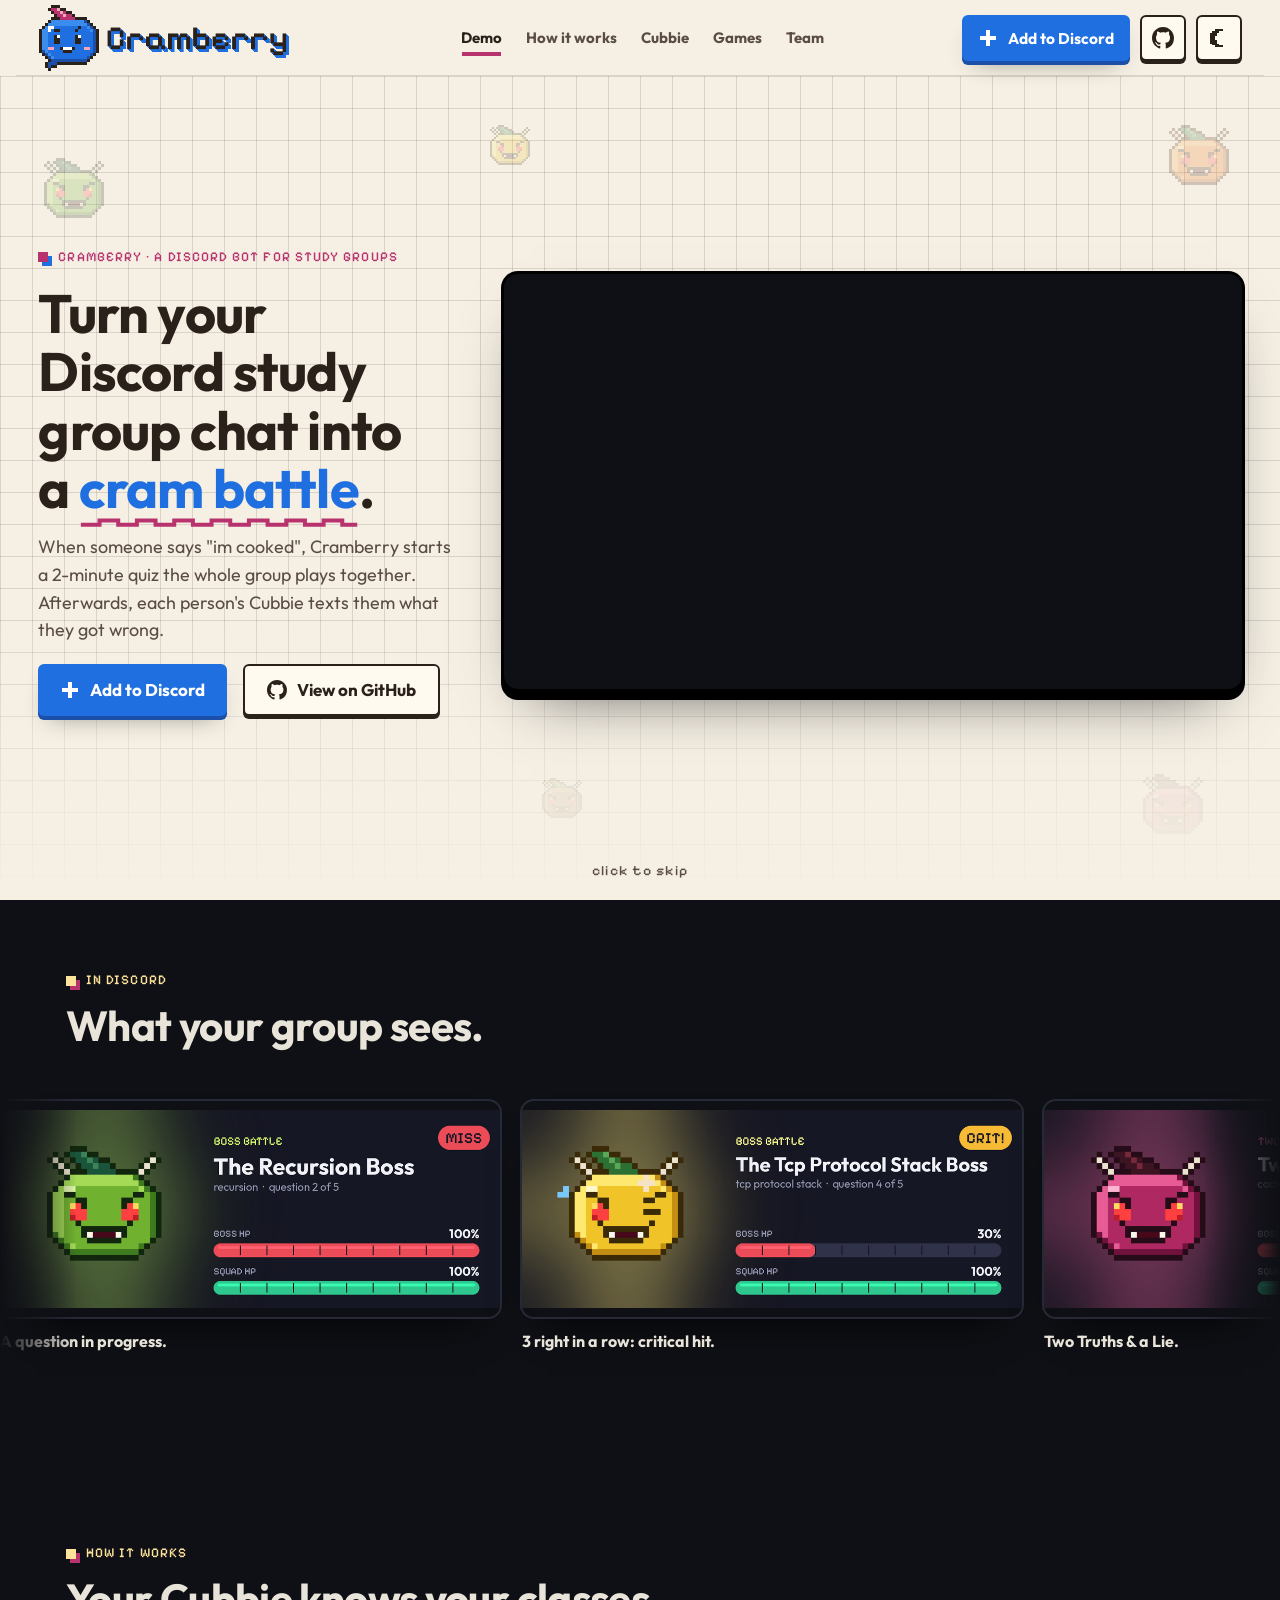
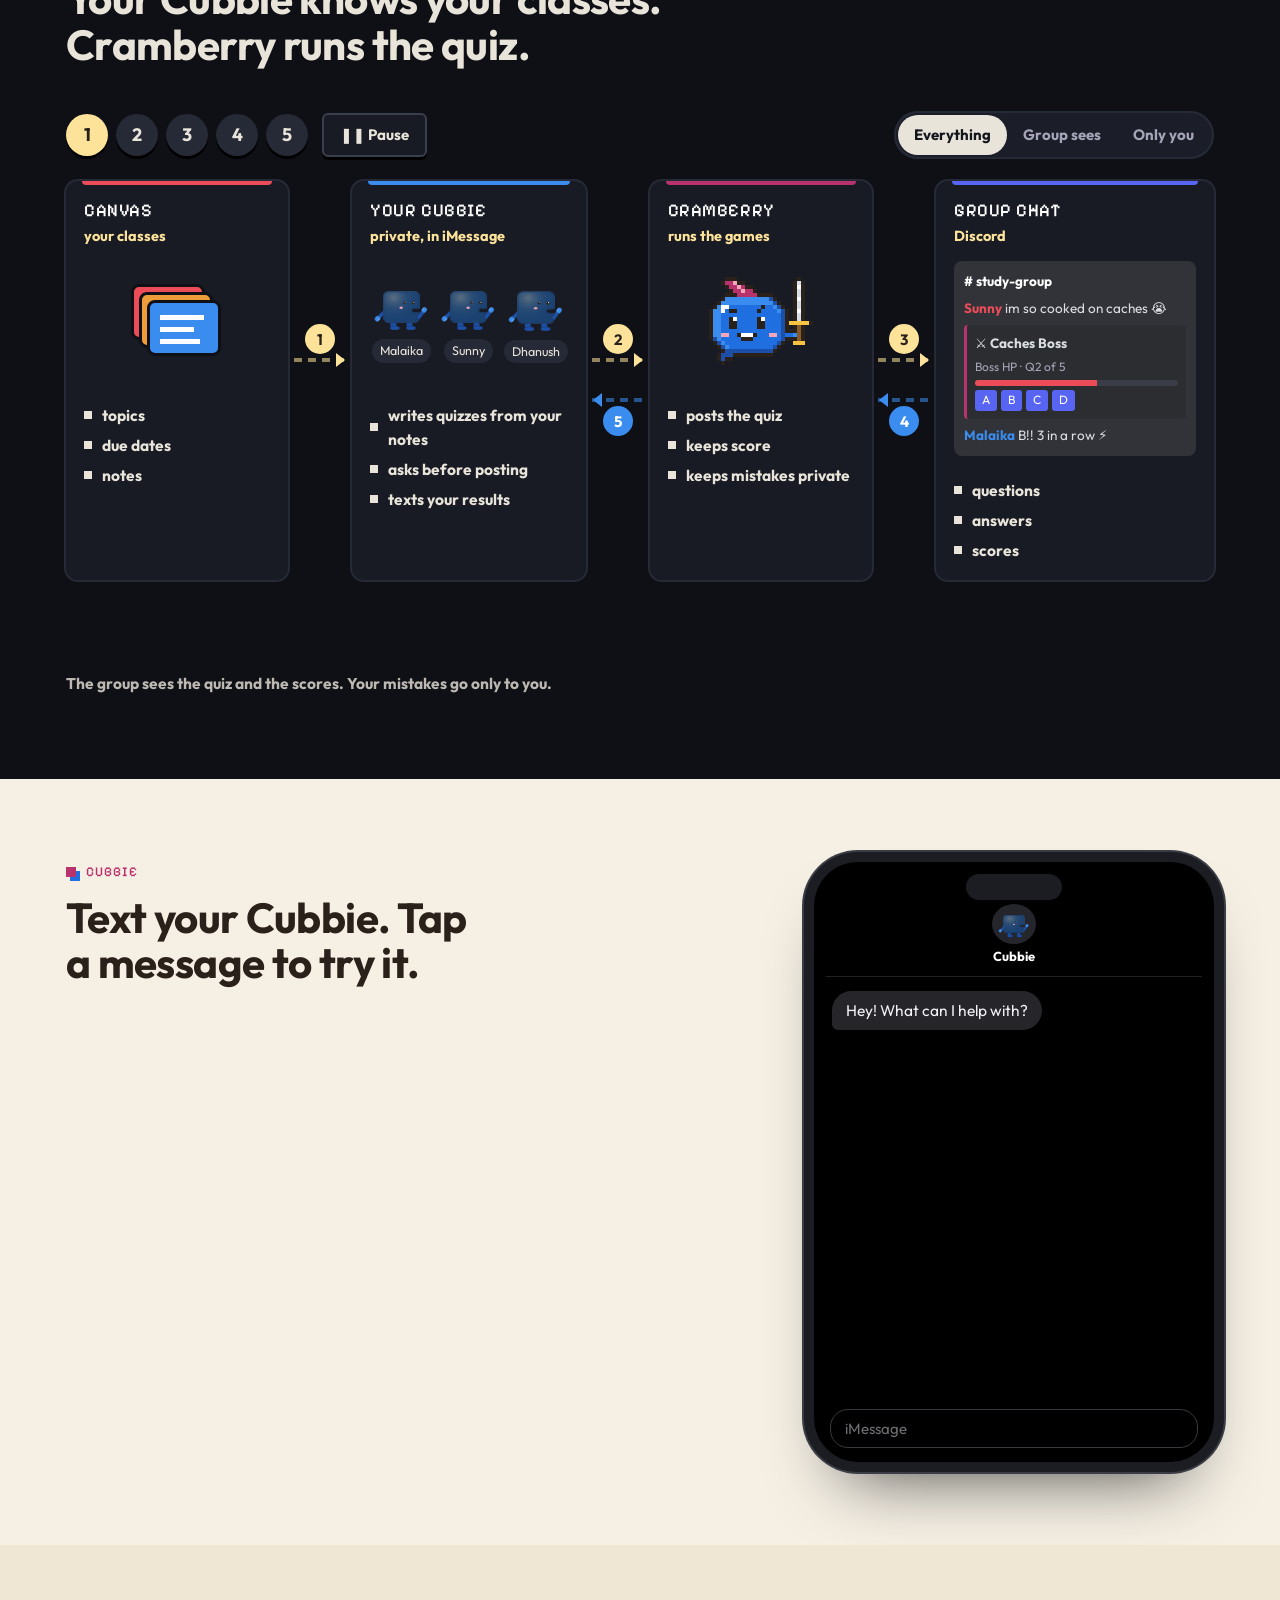
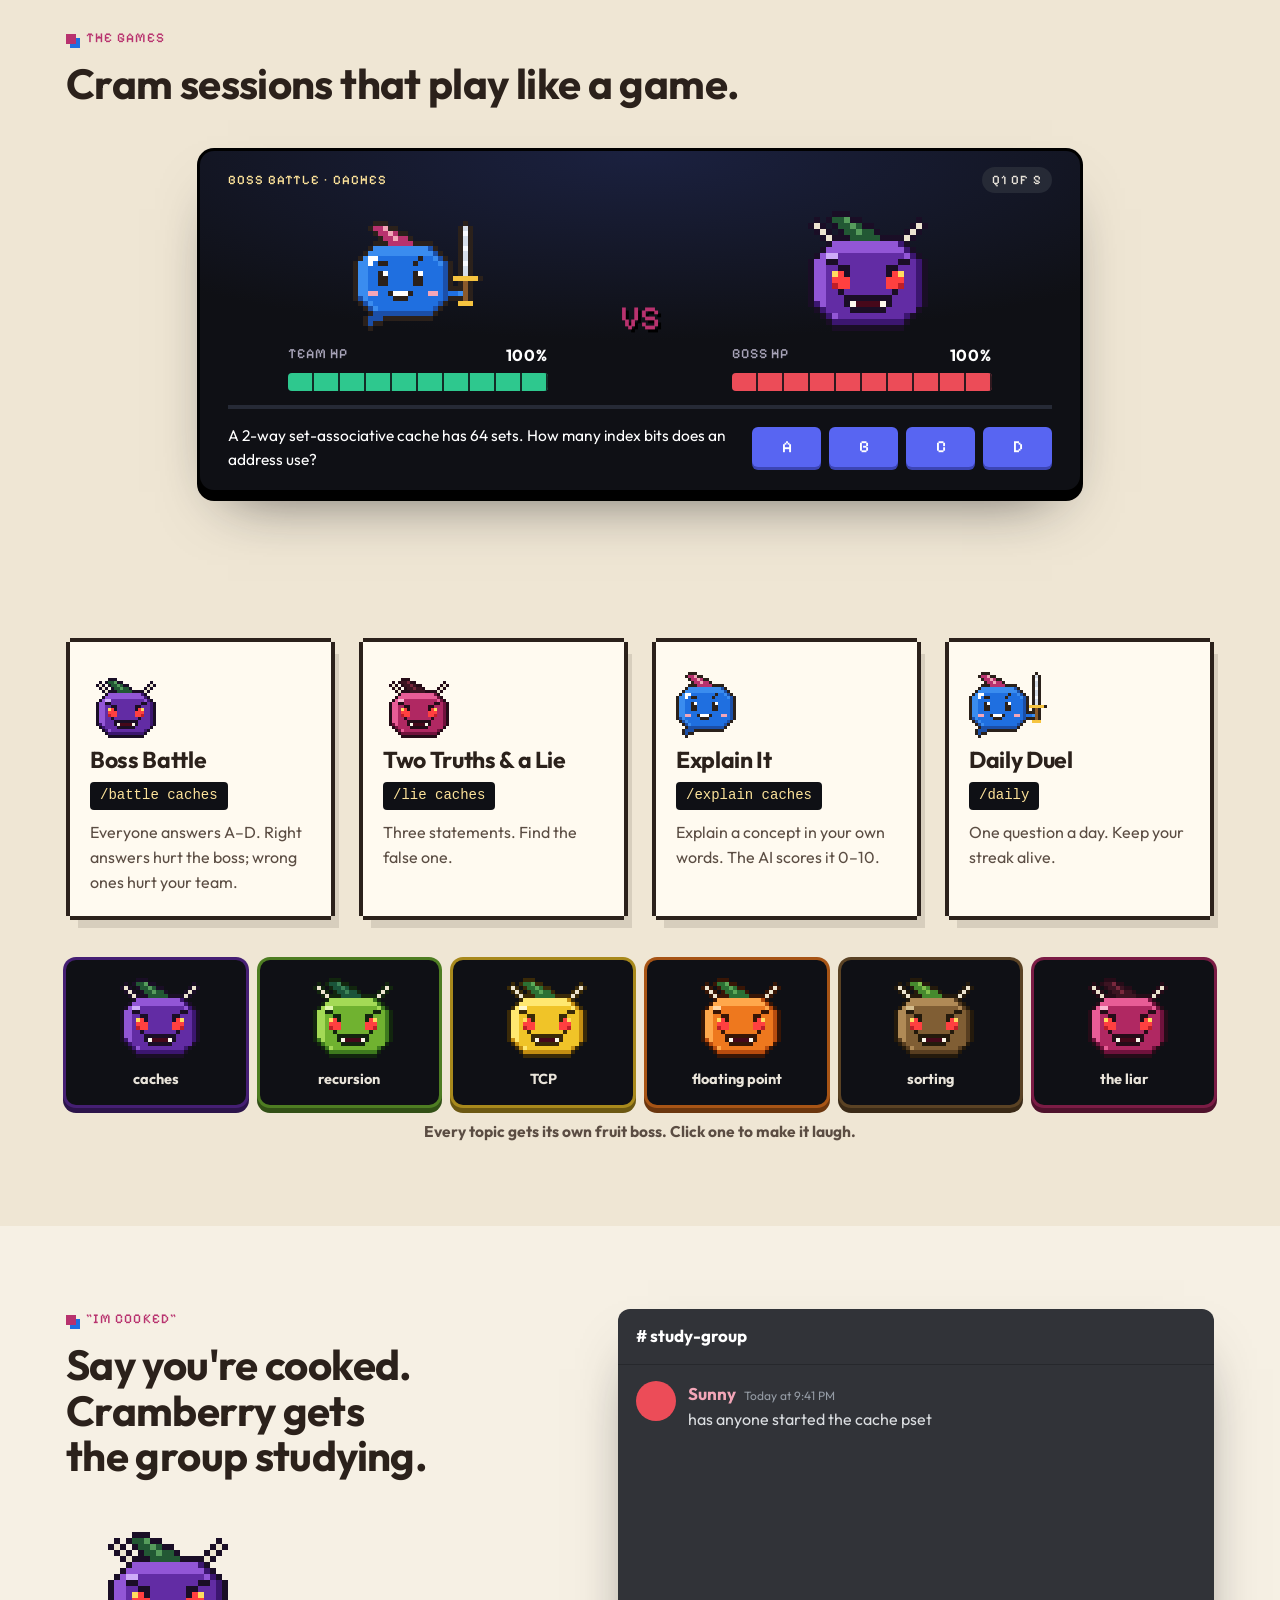
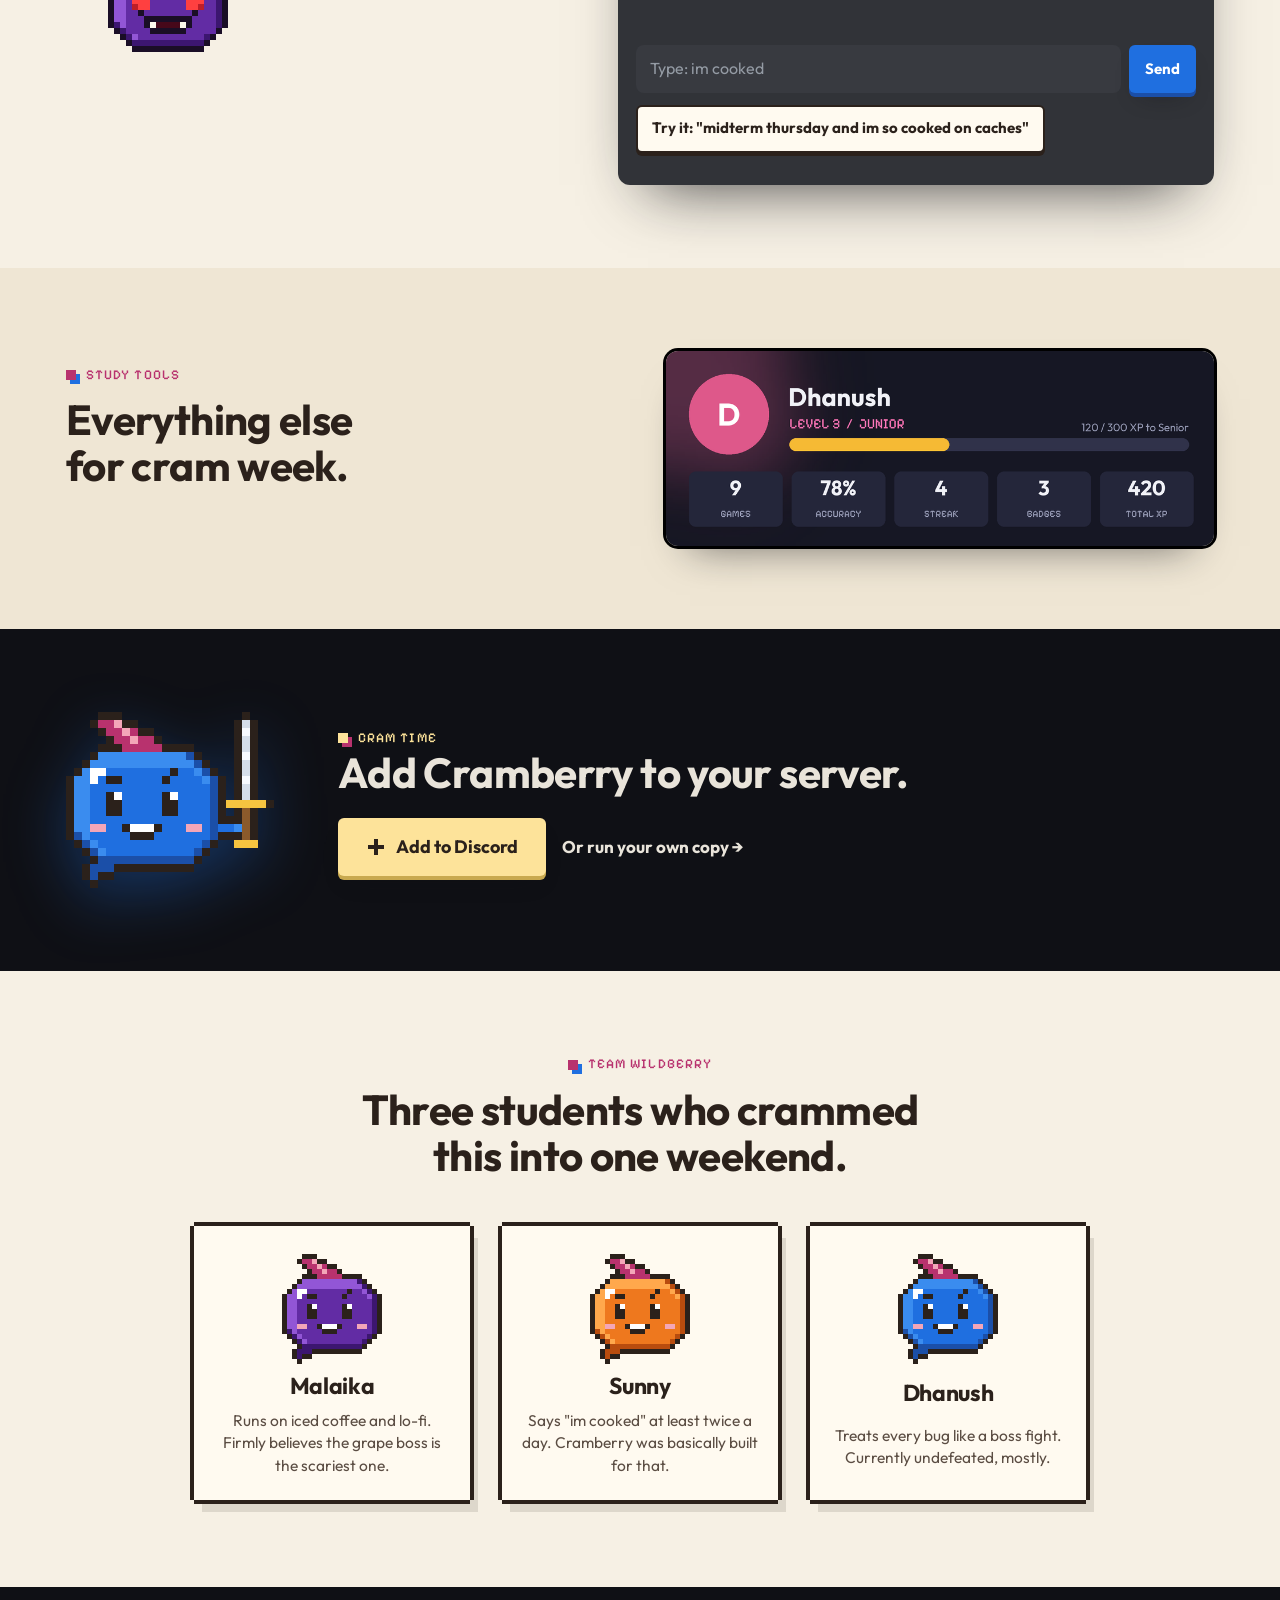
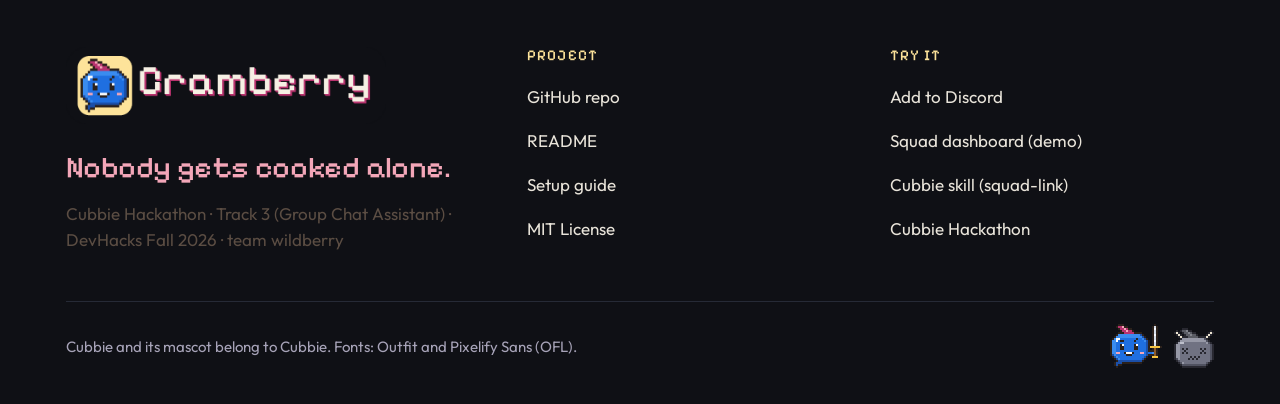
==== commit 2c7affff: "Real demo video and full link preview tags" ====
--- a/index.html
+++ b/index.html
@@ -91,7 +91,7 @@
         <a class="btn btn-2" href="https://github.com/MalaikaKamranKhan/Track3" target="_blank" rel="noopener"><svg viewBox="0 0 16 16" aria-hidden="true"><path fill="currentColor" d="M8 0C3.58 0 0 3.58 0 8c0 3.54 2.29 6.53 5.47 7.59.4.07.55-.17.55-.38 0-.19-.01-.82-.01-1.49-2.01.37-2.53-.49-2.69-.94-.09-.23-.48-.94-.82-1.13-.28-.15-.68-.52-.01-.53.63-.01 1.08.58 1.23.82.72 1.21 1.87.87 2.33.66.07-.52.28-.87.51-1.07-1.78-.2-3.64-.89-3.64-3.95 0-.87.31-1.59.82-2.15-.08-.2-.36-1.02.08-2.12 0 0 .67-.21 2.2.82.64-.18 1.32-.27 2-.27.68 0 1.36.09 2 .27 1.53-1.04 2.2-.82 2.2-.82.44 1.1.16 1.92.08 2.12.51.56.82 1.27.82 2.15 0 3.07-1.87 3.75-3.65 3.95.29.25.54.73.54 1.48 0 1.07-.01 1.93-.01 2.2 0 .21.15.46.55.38A8.013 8.013 0 0016 8c0-4.42-3.58-8-8-8z"/></svg>View on GitHub</a>
       </div>
     </div>
-    <div class="hero-video" id="demo"><iframe src="https://www.youtube-nocookie.com/embed/wwIt5ZvROrs?rel=0" title="Cramberry demo video" loading="lazy" allow="accelerometer; autoplay; clipboard-write; encrypted-media; gyroscope; picture-in-picture" allowfullscreen></iframe></div>
+    <div class="hero-video" id="demo"><iframe src="https://www.youtube-nocookie.com/embed/d9Y_zhhDnA4?rel=0" title="Cramberry demo video" loading="lazy" allow="accelerometer; autoplay; clipboard-write; encrypted-media; gyroscope; picture-in-picture" allowfullscreen></iframe></div>
   </div>
 </section>
 
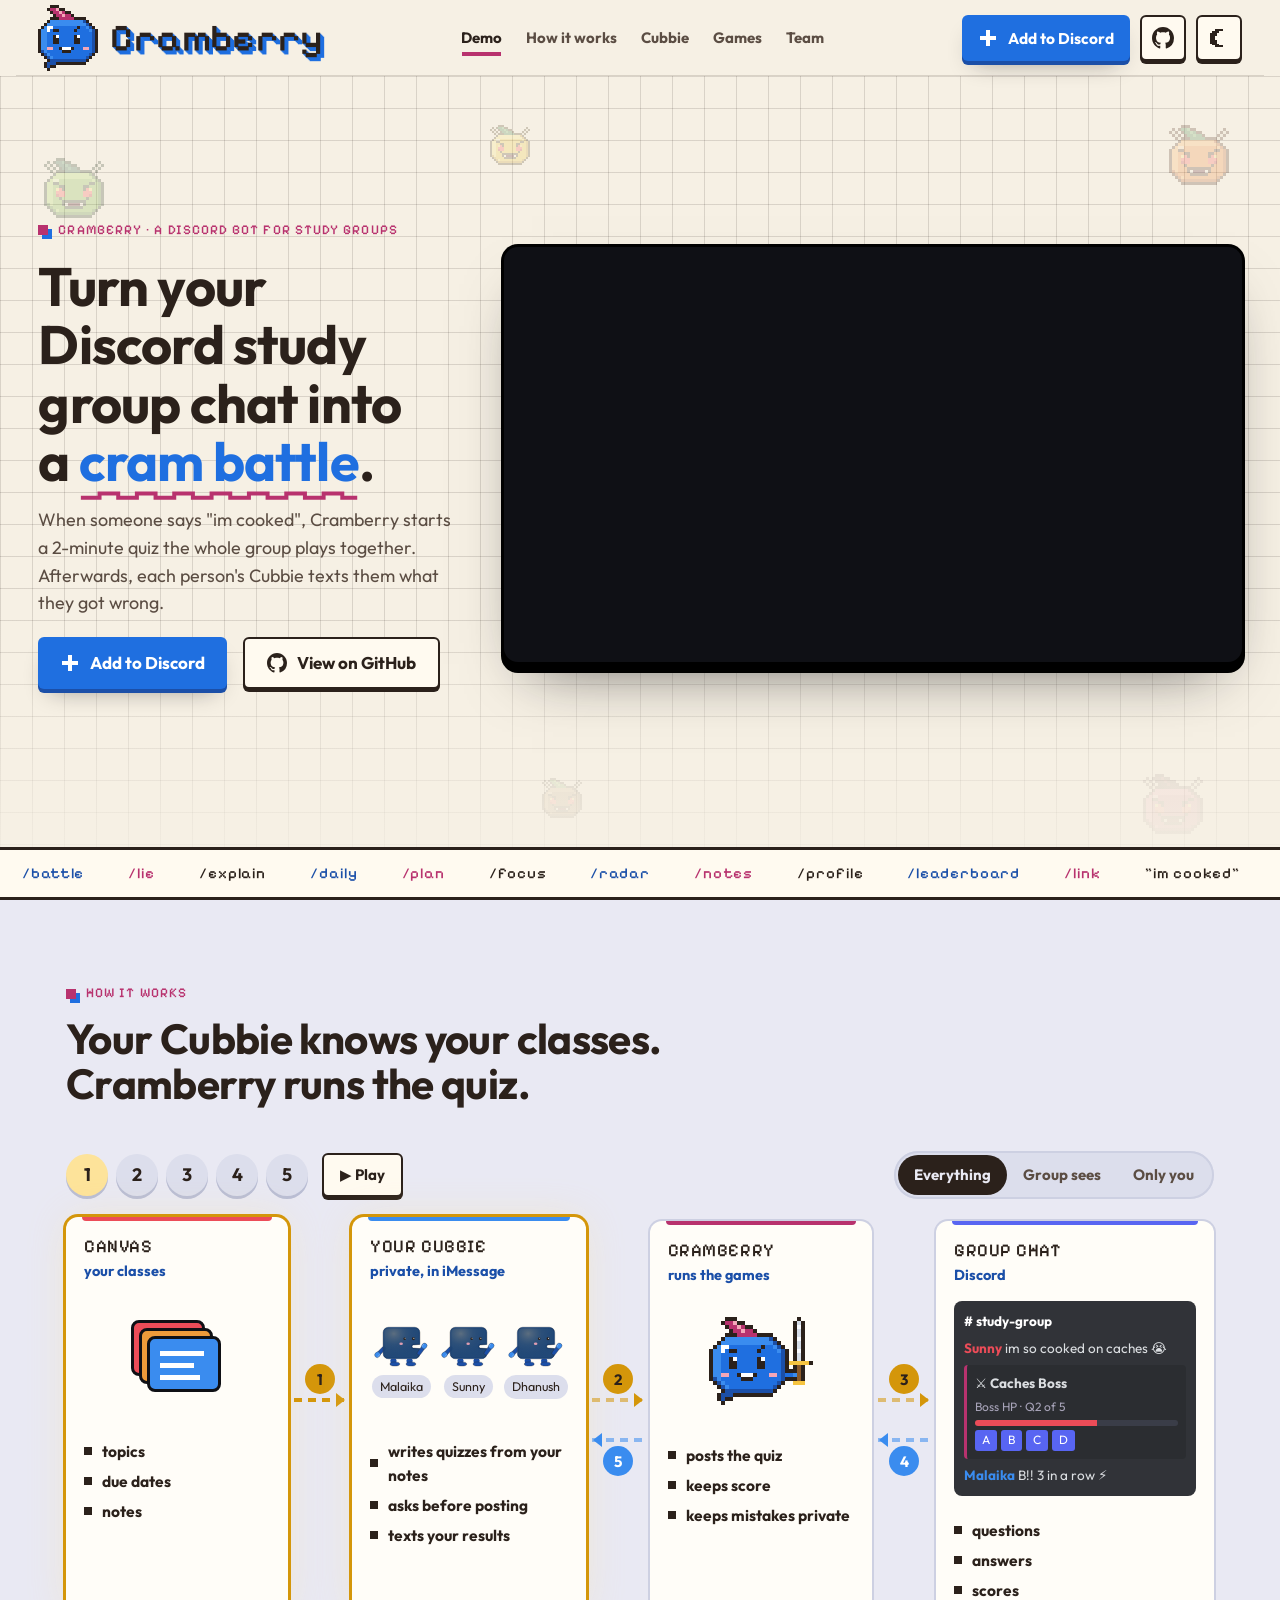
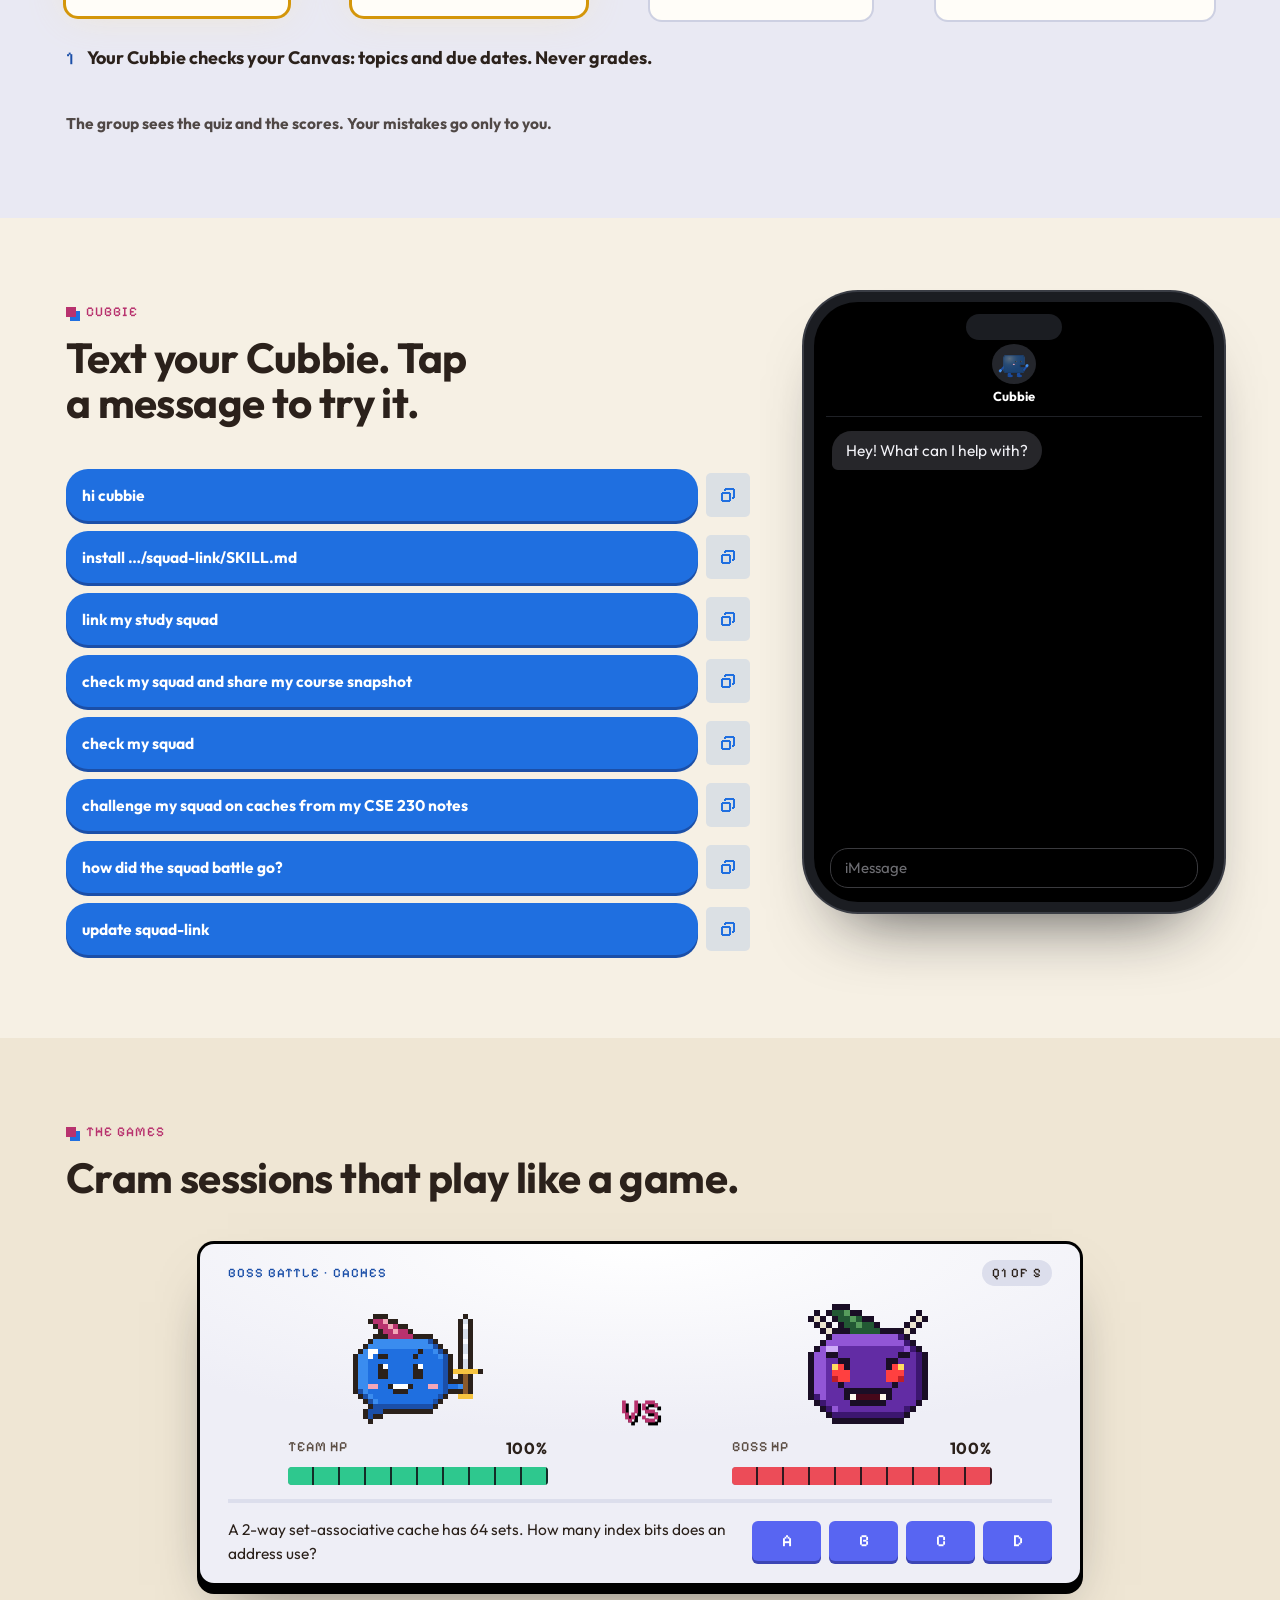
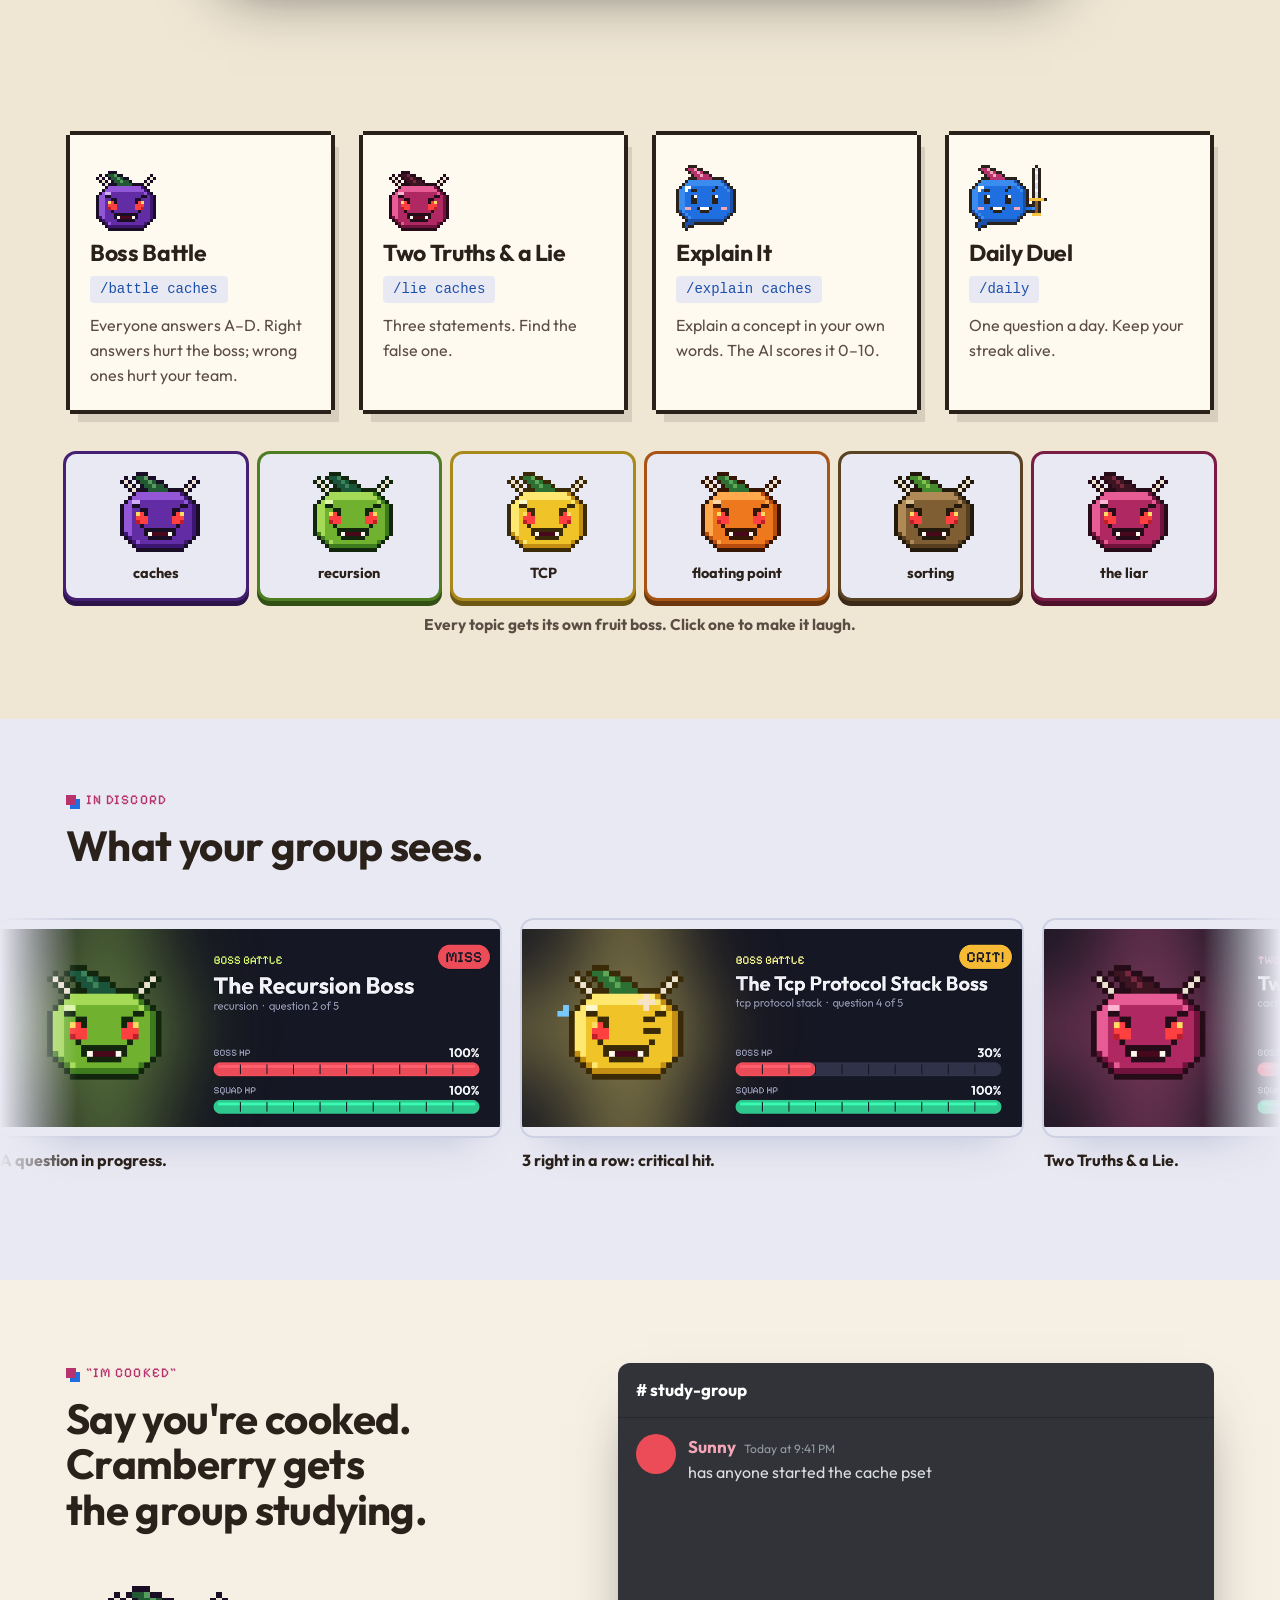
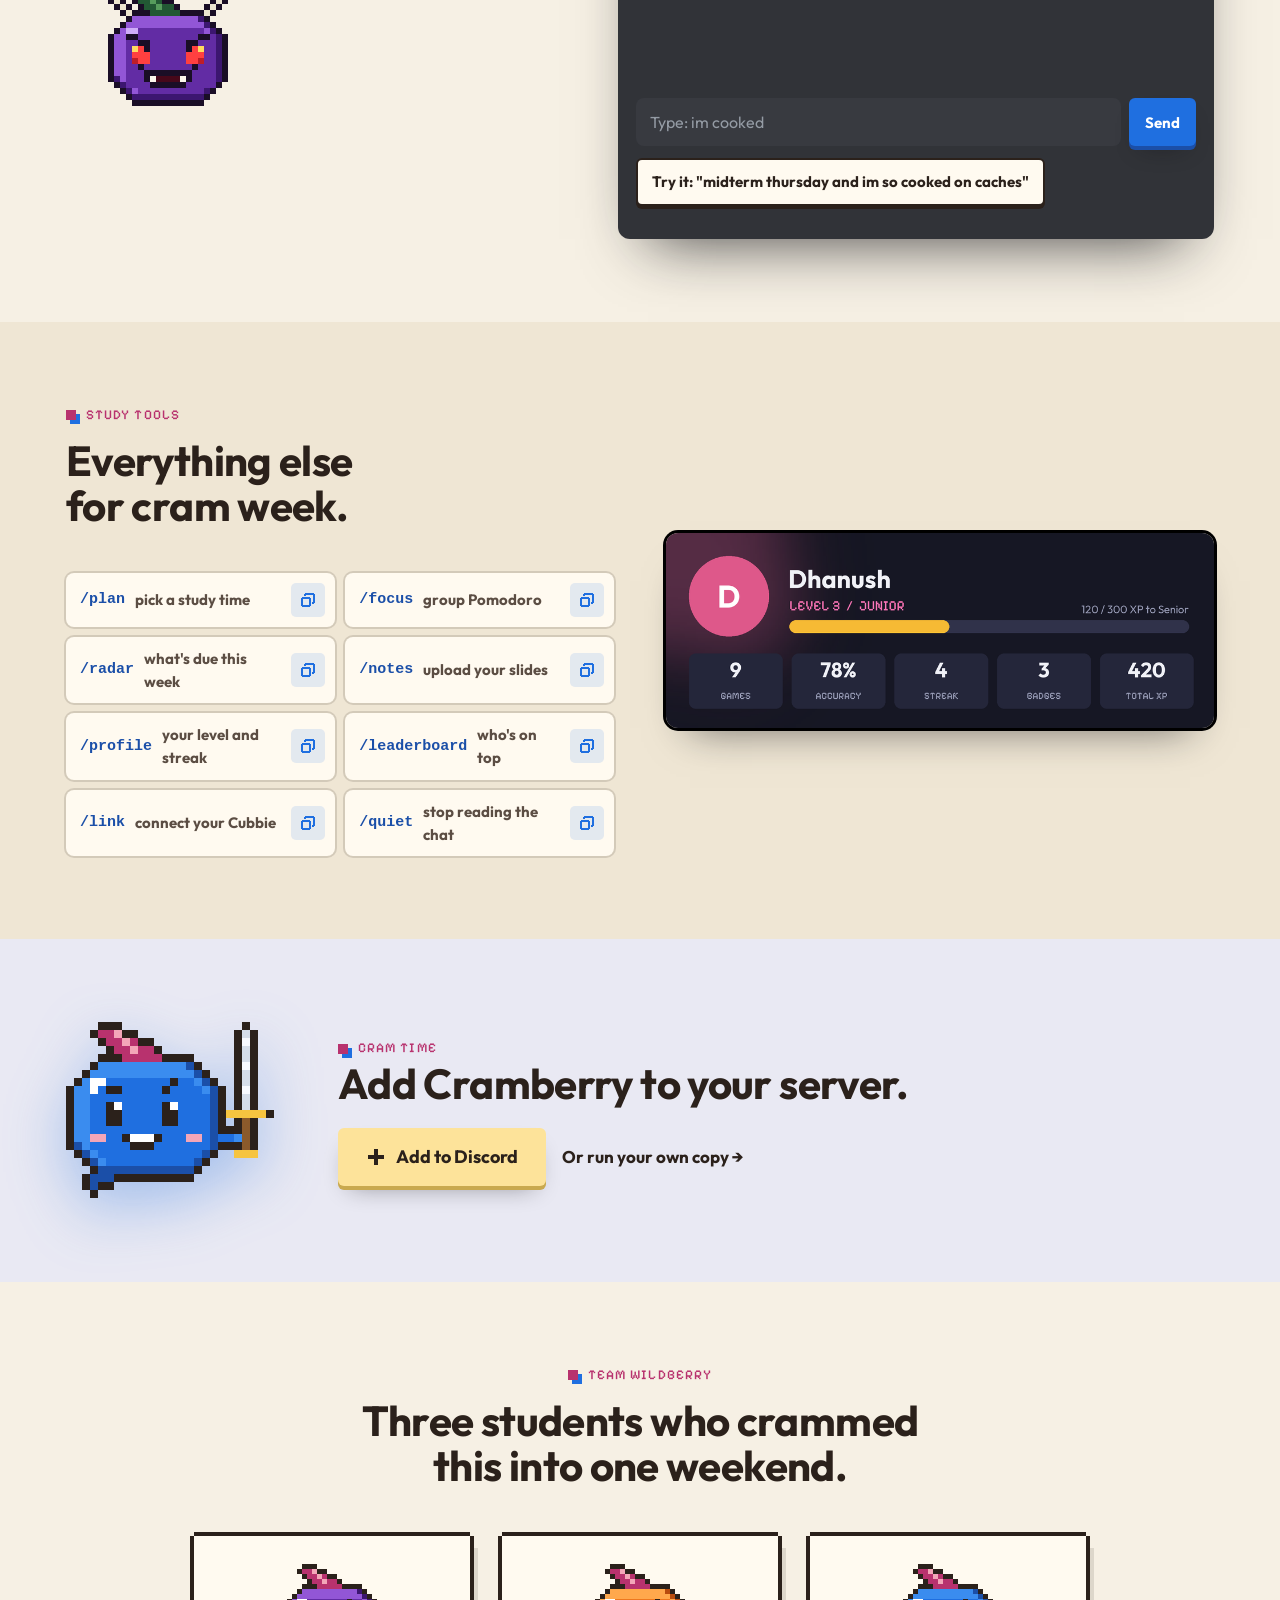
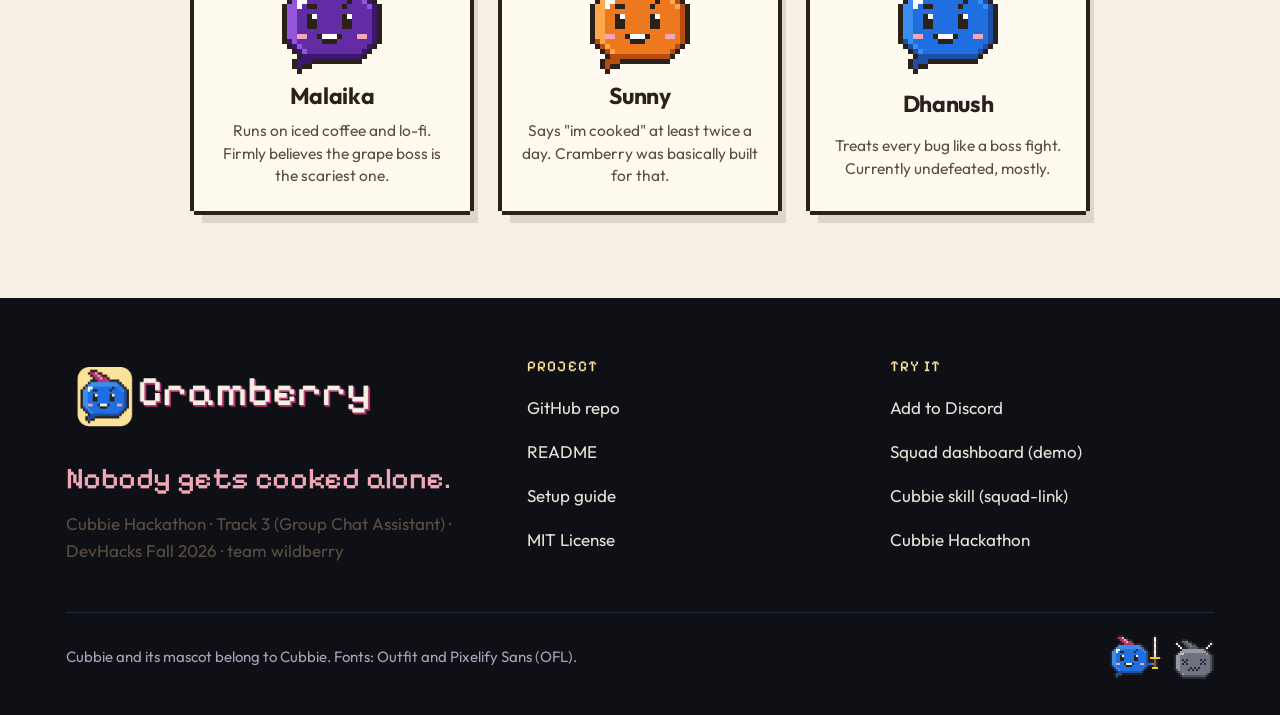
==== commit 75f502cc: "Light mode for game sections, command ticker, phone layout, carousel after games" ====
--- a/index.html
+++ b/index.html
@@ -36,6 +36,8 @@
 <link rel="preload" href="assets/fonts/PixelifySans-Medium.ttf" as="font" type="font/ttf" crossorigin>
 <link rel="preload" href="assets/fonts/Outfit-Bold.ttf" as="font" type="font/ttf" crossorigin>
 <link rel="stylesheet" href="css/site.css">
+<link rel="preconnect" href="https://www.youtube-nocookie.com">
+<link rel="preconnect" href="https://i.ytimg.com">
 <link rel="stylesheet" href="css/home.css">
 </head>
 <body class="home">
@@ -93,37 +95,12 @@
     </div>
     <div class="hero-video" id="demo"><iframe src="https://www.youtube-nocookie.com/embed/d9Y_zhhDnA4?rel=0" title="Cramberry demo video" loading="lazy" allow="accelerometer; autoplay; clipboard-write; encrypted-media; gyroscope; picture-in-picture" allowfullscreen></iframe></div>
   </div>
-</section>
-
-<!-- 2. WHAT YOUR GROUP SEES: the real Discord cards, scrolling on their own (pauses on hover; click to enlarge) -->
-<section class="band night cards-band" id="cards" aria-labelledby="cards-h">
-  <div class="wrap">
-    <div class="sec-head">
-      <p class="kicker">In Discord</p>
-      <h2 class="h2 reveal-h" id="cards-h">What your group sees.</h2>
-    </div>
-  </div>
-  <div class="marquee" id="carousel" aria-label="The picture cards Cramberry posts in Discord">
-    <div class="marquee-track">
-      <figure><button type="button" data-full="assets/readme/card-battle.png"><img src="assets/readme/card-battle.png" width="960" height="380" alt="Battle card: the lime Recursion Boss at full HP, question 2 of 5, with a MISS tag" loading="lazy"></button><figcaption>A question in progress.</figcaption></figure>
-      <figure><button type="button" data-full="assets/readme/card-hurt.png"><img src="assets/readme/card-hurt.png" width="960" height="380" alt="Battle card: CRIT! The lemon TCP Protocol Stack Boss, hurt with a bandage, at 30% HP" loading="lazy"></button><figcaption>3 right in a row: critical hit.</figcaption></figure>
-      <figure><button type="button" data-full="assets/readme/card-liar.png"><img src="assets/readme/card-liar.png" width="960" height="380" alt="Two Truths and a Lie card: the dragonfruit liar boss, caches, question 1 of 5" loading="lazy"></button><figcaption>Two Truths &amp; a Lie.</figcaption></figure>
-      <figure><button type="button" data-full="assets/readme/card-defeated.png"><img src="assets/readme/card-defeated.png" width="960" height="380" alt="Battle card: the Sorting Boss defeated, grey with X eyes, 0% HP" loading="lazy"></button><figcaption>Boss defeated.</figcaption></figure>
-      <figure><button type="button" data-full="assets/readme/card-victory.png"><img src="assets/readme/card-victory.png" width="960" height="450" alt="Victory card: the Floating Point Boss defeated, podium with Malaika first, Sunny second, Dhanush third, weak spot rounding" loading="lazy"></button><figcaption>The podium and the topic to review.</figcaption></figure>
-      <figure><button type="button" data-full="assets/readme/card-wiped.png"><img src="assets/readme/card-wiped.png" width="960" height="450" alt="Team wiped card: the Caches Boss kept 46% HP, podium, weak spot associativity" loading="lazy"></button><figcaption>Lost? It shows what to study next.</figcaption></figure>
-      <figure aria-hidden="true"><button type="button" tabindex="-1" data-full="assets/readme/card-battle.png"><img src="assets/readme/card-battle.png" width="960" height="380" alt="Battle card: the lime Recursion Boss at full HP, question 2 of 5, with a MISS tag" loading="lazy"></button><figcaption>A question in progress.</figcaption></figure>
-      <figure aria-hidden="true"><button type="button" tabindex="-1" data-full="assets/readme/card-hurt.png"><img src="assets/readme/card-hurt.png" width="960" height="380" alt="Battle card: CRIT! The lemon TCP Protocol Stack Boss, hurt with a bandage, at 30% HP" loading="lazy"></button><figcaption>3 right in a row: critical hit.</figcaption></figure>
-      <figure aria-hidden="true"><button type="button" tabindex="-1" data-full="assets/readme/card-liar.png"><img src="assets/readme/card-liar.png" width="960" height="380" alt="Two Truths and a Lie card: the dragonfruit liar boss, caches, question 1 of 5" loading="lazy"></button><figcaption>Two Truths &amp; a Lie.</figcaption></figure>
-      <figure aria-hidden="true"><button type="button" tabindex="-1" data-full="assets/readme/card-defeated.png"><img src="assets/readme/card-defeated.png" width="960" height="380" alt="Battle card: the Sorting Boss defeated, grey with X eyes, 0% HP" loading="lazy"></button><figcaption>Boss defeated.</figcaption></figure>
-      <figure aria-hidden="true"><button type="button" tabindex="-1" data-full="assets/readme/card-victory.png"><img src="assets/readme/card-victory.png" width="960" height="450" alt="Victory card: the Floating Point Boss defeated, podium with Malaika first, Sunny second, Dhanush third, weak spot rounding" loading="lazy"></button><figcaption>The podium and the topic to review.</figcaption></figure>
-      <figure aria-hidden="true"><button type="button" tabindex="-1" data-full="assets/readme/card-wiped.png"><img src="assets/readme/card-wiped.png" width="960" height="450" alt="Team wiped card: the Caches Boss kept 46% HP, podium, weak spot associativity" loading="lazy"></button><figcaption>Lost? It shows what to study next.</figcaption></figure>
-    </div>
-  </div>
-  <dialog class="lightbox" id="lightbox"><img alt=""><button class="btn btn-sm lb-close" type="button">Close</button></dialog>
-</section>
-
-<!-- 3. HOW IT WORKS: the Cubbie loop -->
-<section class="band night" id="how" aria-labelledby="how-h">
+  <!-- command ticker along the bottom edge (the list is written twice so it loops seamlessly) -->
+  <div class="ticker" aria-hidden="true"><div class="ticker-track"><span>/battle</span><span>/lie</span><span>/explain</span><span>/daily</span><span>/plan</span><span>/focus</span><span>/radar</span><span>/notes</span><span>/profile</span><span>/leaderboard</span><span>/link</span><span>"im cooked"</span><span>/battle</span><span>/lie</span><span>/explain</span><span>/daily</span><span>/plan</span><span>/focus</span><span>/radar</span><span>/notes</span><span>/profile</span><span>/leaderboard</span><span>/link</span><span>"im cooked"</span></div></div>
+</section>
+
+<!-- 2. HOW IT WORKS: the Cubbie loop -->
+<section class="band game-band" id="how" aria-labelledby="how-h">
   <div class="wrap">
     <div class="sec-head">
       <p class="kicker">How it works</p>
@@ -191,7 +168,7 @@
   </div>
 </section>
 
-<!-- 4. CUBBIE FROM YOUR PHONE -->
+<!-- 3. CUBBIE FROM YOUR PHONE -->
 <section class="band cream" id="cubbie" aria-labelledby="cubbie-h">
   <div class="wrap phone-grid">
     <div>
@@ -214,7 +191,7 @@
   </div>
 </section>
 
-<!-- 5. GAMES: the live battle, four games, the fruit bosses -->
+<!-- 4. GAMES: the live battle, four games, the fruit bosses -->
 <section class="band cream-2" id="games" aria-labelledby="games-h">
   <div class="wrap">
     <div class="sec-head">
@@ -278,6 +255,33 @@
   </div>
 </section>
 
+<!-- 5. WHAT YOUR GROUP SEES: the real Discord cards, scrolling on their own (pauses on hover; click to enlarge) -->
+<section class="band game-band cards-band" id="cards" aria-labelledby="cards-h">
+  <div class="wrap">
+    <div class="sec-head">
+      <p class="kicker">In Discord</p>
+      <h2 class="h2 reveal-h" id="cards-h">What your group sees.</h2>
+    </div>
+  </div>
+  <div class="marquee" id="carousel" aria-label="The picture cards Cramberry posts in Discord">
+    <div class="marquee-track">
+      <figure><button type="button" data-full="assets/readme/card-battle.png"><img src="assets/readme/card-battle.png" width="960" height="380" alt="Battle card: the lime Recursion Boss at full HP, question 2 of 5, with a MISS tag" loading="lazy"></button><figcaption>A question in progress.</figcaption></figure>
+      <figure><button type="button" data-full="assets/readme/card-hurt.png"><img src="assets/readme/card-hurt.png" width="960" height="380" alt="Battle card: CRIT! The lemon TCP Protocol Stack Boss, hurt with a bandage, at 30% HP" loading="lazy"></button><figcaption>3 right in a row: critical hit.</figcaption></figure>
+      <figure><button type="button" data-full="assets/readme/card-liar.png"><img src="assets/readme/card-liar.png" width="960" height="380" alt="Two Truths and a Lie card: the dragonfruit liar boss, caches, question 1 of 5" loading="lazy"></button><figcaption>Two Truths &amp; a Lie.</figcaption></figure>
+      <figure><button type="button" data-full="assets/readme/card-defeated.png"><img src="assets/readme/card-defeated.png" width="960" height="380" alt="Battle card: the Sorting Boss defeated, grey with X eyes, 0% HP" loading="lazy"></button><figcaption>Boss defeated.</figcaption></figure>
+      <figure><button type="button" data-full="assets/readme/card-victory.png"><img src="assets/readme/card-victory.png" width="960" height="450" alt="Victory card: the Floating Point Boss defeated, podium with Malaika first, Sunny second, Dhanush third, weak spot rounding" loading="lazy"></button><figcaption>The podium and the topic to review.</figcaption></figure>
+      <figure><button type="button" data-full="assets/readme/card-wiped.png"><img src="assets/readme/card-wiped.png" width="960" height="450" alt="Team wiped card: the Caches Boss kept 46% HP, podium, weak spot associativity" loading="lazy"></button><figcaption>Lost? It shows what to study next.</figcaption></figure>
+      <figure aria-hidden="true"><button type="button" tabindex="-1" data-full="assets/readme/card-battle.png"><img src="assets/readme/card-battle.png" width="960" height="380" alt="Battle card: the lime Recursion Boss at full HP, question 2 of 5, with a MISS tag" loading="lazy"></button><figcaption>A question in progress.</figcaption></figure>
+      <figure aria-hidden="true"><button type="button" tabindex="-1" data-full="assets/readme/card-hurt.png"><img src="assets/readme/card-hurt.png" width="960" height="380" alt="Battle card: CRIT! The lemon TCP Protocol Stack Boss, hurt with a bandage, at 30% HP" loading="lazy"></button><figcaption>3 right in a row: critical hit.</figcaption></figure>
+      <figure aria-hidden="true"><button type="button" tabindex="-1" data-full="assets/readme/card-liar.png"><img src="assets/readme/card-liar.png" width="960" height="380" alt="Two Truths and a Lie card: the dragonfruit liar boss, caches, question 1 of 5" loading="lazy"></button><figcaption>Two Truths &amp; a Lie.</figcaption></figure>
+      <figure aria-hidden="true"><button type="button" tabindex="-1" data-full="assets/readme/card-defeated.png"><img src="assets/readme/card-defeated.png" width="960" height="380" alt="Battle card: the Sorting Boss defeated, grey with X eyes, 0% HP" loading="lazy"></button><figcaption>Boss defeated.</figcaption></figure>
+      <figure aria-hidden="true"><button type="button" tabindex="-1" data-full="assets/readme/card-victory.png"><img src="assets/readme/card-victory.png" width="960" height="450" alt="Victory card: the Floating Point Boss defeated, podium with Malaika first, Sunny second, Dhanush third, weak spot rounding" loading="lazy"></button><figcaption>The podium and the topic to review.</figcaption></figure>
+      <figure aria-hidden="true"><button type="button" tabindex="-1" data-full="assets/readme/card-wiped.png"><img src="assets/readme/card-wiped.png" width="960" height="450" alt="Team wiped card: the Caches Boss kept 46% HP, podium, weak spot associativity" loading="lazy"></button><figcaption>Lost? It shows what to study next.</figcaption></figure>
+    </div>
+  </div>
+  <dialog class="lightbox" id="lightbox"><img alt=""><button class="btn btn-sm lb-close" type="button">Close</button></dialog>
+</section>
+
 
 <!-- 6. IM COOKED -->
 <section class="band cream" id="cooked" aria-labelledby="cooked-h">
@@ -320,7 +324,7 @@
 </section>
 
 <!-- 8. ADD -->
-<section class="band night add" id="add" aria-labelledby="add-h">
+<section class="band game-band add" id="add" aria-labelledby="add-h">
   <div class="wrap add-grid">
     <div class="add-art"><canvas data-sprite="cramberry" data-scale="8" aria-hidden="true"></canvas></div>
     <div>
--- a/css/site.css
+++ b/css/site.css
@@ -45,6 +45,19 @@
   --hairline: rgba(43,33,27,.14);
   --tint: rgba(43,33,27,.08);
   --track: #e5dccb;
+  /* game bands (how it works, the cards) and the battle stage: a cool light version here, night-dark in dark mode */
+  --game-bg: #e9e9f3;
+  --game-panel: #fffdf8;
+  --game-edge: #cdd0e2;
+  --game-chip: #dcdeec;
+  --game-well: #dcdeec;
+  --game-drop: #b9bdd4;
+  --game-hi: var(--blue-deep);
+  --game-gold: #d4960a;
+  --game-strong: var(--ink);
+  --game-muted: var(--ink-soft);
+  --hp-track: #d5d8e6;
+  --stage-bg: radial-gradient(120% 90% at 50% 0%, #ffffff 0%, #eeeef6 62%) #eeeef6;
   color-scheme: light;
 }
 /* dark mode: the story bands go dark, game bands stay night; text and pixel outlines turn light */
@@ -59,6 +72,18 @@
   --hairline: rgba(239,232,220,.12);
   --tint: rgba(239,232,220,.10);
   --track: #2a2e3d;
+  --game-bg: var(--night);
+  --game-panel: var(--panel);
+  --game-edge: var(--panel-edge);
+  --game-chip: #262a36;
+  --game-well: #1b1e29;
+  --game-drop: #000;
+  --game-hi: var(--gold);
+  --game-gold: var(--gold);
+  --game-strong: #fff;
+  --game-muted: var(--night-muted);
+  --hp-track: #23263a;
+  --stage-bg: radial-gradient(120% 90% at 50% 0%, #1b2140 0%, var(--night) 62%) var(--night);
   color-scheme: dark;
 }
 
@@ -89,6 +114,7 @@
 .band.cream-2 { background: var(--cream-2); }
 .band.night, .night { background: var(--night); color: var(--night-text); }
 .night .muted { color: var(--night-muted); }
+.band.game-band { background: var(--game-bg); color: var(--ink); }
 .muted { color: var(--ink-soft); }
 
 /* pixel art */
@@ -100,9 +126,9 @@
   font-family: var(--f-pixel); font-weight: 500; font-size: 13.5px; letter-spacing: .08em; text-transform: uppercase;
   color: var(--wildberry); display: inline-flex; align-items: center; gap: 10px;
 }
-.night .kicker { color: var(--gold); }
+.night .kicker, [data-theme="dark"] .game-band .kicker { color: var(--gold); }
 .kicker::before { content: ""; width: 10px; height: 10px; background: currentColor; box-shadow: 4px 4px 0 0 var(--blue); }
-.night .kicker::before { box-shadow: 4px 4px 0 0 var(--wildberry); }
+.night .kicker::before, [data-theme="dark"] .game-band .kicker::before { box-shadow: 4px 4px 0 0 var(--wildberry); }
 .h1 { font-size: clamp(31px, 4.3vw, 54px); }
 .h2 { font-size: clamp(27px, 3.4vw, 42px); }
 .h3 { font-size: clamp(19px, 1.8vw, 23px); }
--- a/css/home.css
+++ b/css/home.css
@@ -2,7 +2,7 @@
 
 /* ---------- hero: text left, demo video right, pixel grid + drifting fruit bosses behind ---------- */
 .hero {
-  position: relative; overflow: hidden; padding-block: clamp(40px, 5.5vw, 76px) clamp(48px, 6.5vw, 88px);
+  position: relative; overflow: hidden; padding-block: clamp(40px, 5.5vw, 76px) calc(clamp(48px, 6.5vw, 88px) + 54px);
   background:
     linear-gradient(var(--hairline) 1px, transparent 1px) 0 0 / 32px 32px,
     linear-gradient(90deg, var(--hairline) 1px, transparent 1px) 0 0 / 32px 32px,
@@ -44,6 +44,16 @@
 @media (max-width: 520px) { .ul { white-space: normal; } }
 
 
+/* command ticker along the bottom edge of the hero */
+.ticker { position: absolute; left: 0; right: 0; bottom: 0; z-index: 2; background: var(--paper); border-block: 3px solid var(--ink); overflow: hidden; }
+.ticker-track { display: flex; width: max-content; animation: tick 32s linear infinite; }
+.ticker-track span { font-family: var(--f-pixel); font-size: 15px; letter-spacing: .06em; color: var(--blue-deep); padding: 12px 22px; white-space: nowrap; }
+.ticker-track span:nth-child(3n+2) { color: var(--wildberry); } .ticker-track span:nth-child(3n) { color: var(--ink); }
+[data-theme="dark"] .ticker { background: var(--night); border-color: #000; }
+[data-theme="dark"] .ticker-track span { color: var(--gold); }
+[data-theme="dark"] .ticker-track span:nth-child(3n+2) { color: var(--blush); } [data-theme="dark"] .ticker-track span:nth-child(3n) { color: var(--blue-light); }
+@keyframes tick { to { transform: translateX(-50%); } }
+
 .hero-video {
   position: relative; z-index: 1; width: 100%; aspect-ratio: 16 / 9; border-radius: 14px; overflow: hidden;
   background: var(--night); box-shadow: 0 0 0 3px #000, 0 8px 0 3px #000, 0 30px 60px -28px rgba(15,16,21,.7);
@@ -55,14 +65,17 @@
 /* ---------- live battle stage (inside Games) ---------- */
 .stage {
   width: min(880px, 100%); margin: 0 auto clamp(28px, 4vw, 44px); text-align: left;
-  background: radial-gradient(120% 90% at 50% 0%, #1b2140 0%, var(--night) 62%) var(--night);
-  border-radius: 14px; padding: 16px clamp(16px, 3vw, 28px) 18px; color: var(--night-text);
+  background: var(--stage-bg);
+  border-radius: 14px; padding: 16px clamp(16px, 3vw, 28px) 18px; color: var(--ink);
   box-shadow: 0 0 0 3px #000, 0 8px 0 3px #000, 0 30px 60px -28px rgba(15,16,21,.7);
 }
 .stage-bar { display: flex; justify-content: space-between; align-items: center; font-family: var(--f-pixel); font-size: 13px; letter-spacing: .08em; text-transform: uppercase; }
-.stage-k { color: var(--gold); }
-.stage-tag { background: #262a36; color: var(--night-text); padding: 3px 10px; border-radius: 999px; }
-.stage-field { display: grid; grid-template-columns: 1fr auto 1fr; align-items: end; gap: 12px; padding: 18px 0 14px; border-bottom: 4px solid #262a36; }
+.stage-k { color: var(--game-hi); }
+.stage-tag { background: var(--game-chip); color: var(--ink); padding: 3px 10px; border-radius: 999px; }
+.stage-field { display: grid; grid-template-columns: 1fr auto 1fr; align-items: end; gap: 12px; padding: 18px 0 14px; border-bottom: 4px solid var(--game-chip); }
+.stage .hplabel { color: var(--game-muted); }
+.stage .hplabel b { color: var(--game-strong); }
+.stage .hpbar { background: var(--hp-track); }
 .fighter { display: grid; justify-items: center; gap: 12px; }
 .fighter .plate { width: min(260px, 100%); }
 .stage-vs { font-family: var(--f-pixel); font-size: clamp(24px, 3vw, 34px); color: var(--wildberry); text-shadow: 3px 3px 0 #000; padding-bottom: 46px; }
@@ -71,7 +84,7 @@
 .mc-hero.raise { animation: raise 1s var(--hop) both; }
 #mc-boss.flash { animation: bflash .35s steps(2) 1, shake .4s steps(4) 1; }
 .stage-q { display: grid; grid-template-columns: 1fr minmax(0, 300px); gap: 16px; align-items: center; padding-top: 14px; }
-.stage-prompt { font-size: 15.5px; color: #fff; min-height: 2.6em; transition: opacity .25s; }
+.stage-prompt { font-size: 15.5px; color: var(--game-strong); min-height: 2.6em; transition: opacity .25s; }
 .stage-prompt.swap { opacity: 0; }
 .mc-abcd { display: grid; grid-template-columns: repeat(4, 1fr); gap: 8px; }
 .mc-abcd span { display: grid; place-items: center; height: 40px; border-radius: 6px; background: var(--blurple); color: #fff; font-family: var(--f-pixel); font-size: 17px; box-shadow: 0 3px 0 var(--blurple-deep); transition: transform .1s, box-shadow .1s, background .2s; }
@@ -88,52 +101,52 @@
 /* ---------- loop ---------- */
 .loop-controls { display: flex; flex-wrap: wrap; justify-content: space-between; gap: 16px; align-items: center; margin-bottom: 22px; }
 .steps { display: flex; gap: 8px; flex-wrap: wrap; align-items: center; }
-.step-b { width: 42px; height: 42px; border-radius: 50%; border: 0; cursor: pointer; font-family: var(--f-body); font-weight: 700; font-size: 18px; background: #262a36; color: var(--night-text); box-shadow: 0 3px 0 #000; transition: transform .1s, background .2s; }
+.step-b { width: 42px; height: 42px; border-radius: 50%; border: 0; cursor: pointer; font-family: var(--f-body); font-weight: 700; font-size: 18px; background: var(--game-chip); color: var(--ink); box-shadow: 0 3px 0 var(--game-drop); transition: transform .1s, background .2s; }
 .step-b[aria-selected="true"] { background: var(--gold); color: #2b211b; }
-.step-b:active { transform: translateY(2px); box-shadow: 0 1px 0 #000; }
+.step-b:active { transform: translateY(2px); box-shadow: 0 1px 0 var(--game-drop); }
 .loop-play { margin-left: 6px; }
-.scope { display: inline-flex; background: #1b1e29; border-radius: 999px; padding: 4px; box-shadow: inset 0 0 0 2px var(--panel-edge); }
+.scope { display: inline-flex; background: var(--game-well); border-radius: 999px; padding: 4px; box-shadow: inset 0 0 0 2px var(--game-edge); }
 .scope label { position: relative; }
 .scope input { position: absolute; opacity: 0; inset: 0; cursor: pointer; }
-.scope span { display: inline-flex; align-items: center; min-height: 40px; padding: 0 16px; border-radius: 999px; font-weight: 700; font-size: 15px; color: var(--night-muted); }
-.scope input:checked + span { background: var(--night-text); color: #14161e; }
-.scope input:focus-visible + span { outline: 3px solid var(--gold); outline-offset: 2px; }
+.scope span { display: inline-flex; align-items: center; min-height: 40px; padding: 0 16px; border-radius: 999px; font-weight: 700; font-size: 15px; color: var(--game-muted); }
+.scope input:checked + span { background: var(--game-strong); color: var(--game-bg); }
+.scope input:focus-visible + span { outline: 3px solid var(--game-hi); outline-offset: 2px; }
 
 .loop-row { display: grid; grid-template-columns: 1fr 64px 1.05fr 64px 1fr 64px 1.25fr; align-items: stretch; }
-.lp { background: var(--panel); border-radius: 12px; padding: 20px 18px 18px; position: relative; display: grid; align-content: start; gap: 4px;
-  box-shadow: 0 0 0 2px var(--panel-edge); transition: box-shadow .3s, opacity .3s, transform .3s; min-width: 0; }
+.lp { background: var(--game-panel); border-radius: 12px; padding: 20px 18px 18px; position: relative; display: grid; align-content: start; gap: 4px;
+  box-shadow: 0 0 0 2px var(--game-edge); transition: box-shadow .3s, opacity .3s, transform .3s; min-width: 0; }
 .lp-bar { position: absolute; top: 0; left: 16px; right: 16px; height: 4px; background: var(--c); border-radius: 0 0 4px 4px; }
-.lp-h { font-family: var(--f-pixel); font-weight: 500; font-size: 18px; letter-spacing: .03em; text-transform: uppercase; color: #fff; }
-.lp-sub { color: var(--gold); font-size: 14.5px; font-weight: 700; }
+.lp-h { font-family: var(--f-pixel); font-weight: 500; font-size: 18px; letter-spacing: .03em; text-transform: uppercase; color: var(--game-strong); }
+.lp-sub { color: var(--game-hi); font-size: 14.5px; font-weight: 700; }
 .lp-art { min-height: 120px; display: grid; place-items: center; margin: 10px 0; }
 .lp-art.cubbies { grid-template-columns: repeat(3, 1fr); gap: 4px; }
 .lp-art.cubbies figure { margin: 0; display: grid; justify-items: center; gap: 4px; }
 .lp-art.cubbies img { width: 100%; max-width: 64px; }
-.lp-art.cubbies figcaption { font-size: 12.5px; background: #262a36; padding: 2px 8px; border-radius: 999px; }
+.lp-art.cubbies figcaption { font-size: 12.5px; background: var(--game-chip); padding: 2px 8px; border-radius: 999px; }
 .canvas-stack { position: relative; width: 92px; height: 74px; }
 .canvas-stack i { position: absolute; width: 74px; height: 56px; border-radius: 8px; border: 3px solid #0f1015; }
 .canvas-stack i:nth-child(1) { background: #ec4c58; left: 0; top: 0; }
 .canvas-stack i:nth-child(2) { background: #ee9b3a; left: 8px; top: 8px; }
 .canvas-stack i:nth-child(3) { background: #3a8cef; left: 16px; top: 16px; background-image: linear-gradient(#fff 0 0), linear-gradient(#fff 0 0), linear-gradient(#fff 0 0);
   background-size: 44px 5px, 34px 5px, 40px 5px; background-position: 10px 12px, 10px 24px, 10px 36px; background-repeat: no-repeat; }
-.lp-list { list-style: none; padding: 0; margin: 8px 0 0; display: grid; gap: 6px; font-size: 15.5px; font-weight: 700; color: var(--night-text); }
+.lp-list { list-style: none; padding: 0; margin: 8px 0 0; display: grid; gap: 6px; font-size: 15.5px; font-weight: 700; color: var(--ink); }
 .lp-list li { display: flex; gap: 10px; align-items: center; transition: opacity .3s, color .3s; }
-.lp-list li::before { content: ""; width: 8px; height: 8px; background: var(--night-text); flex: none; }
-.lp.on { box-shadow: 0 0 0 3px var(--gold), 0 0 40px -6px rgba(253,227,154,.45); transform: translateY(-4px); }
+.lp-list li::before { content: ""; width: 8px; height: 8px; background: currentColor; flex: none; }
+.lp.on { box-shadow: 0 0 0 3px var(--game-gold), 0 0 40px -6px rgba(253,227,154,.45); transform: translateY(-4px); }
 .loop[data-show="shared"] [data-scope="private"], .loop[data-show="private"] [data-scope="shared"] { opacity: .28; }
 .loop[data-show="shared"] .lp[data-scope="both"] li[data-scope="private"], .loop[data-show="private"] .lp[data-scope="both"] li[data-scope="shared"] { opacity: .28; }
 .loop[data-show="shared"] li[data-scope="shared"]::before { background: var(--hp-green); }
 .loop[data-show="private"] li[data-scope="private"]::before { background: var(--blush); }
-.loop[data-show="shared"] [data-scope="shared"], .loop[data-show="private"] [data-scope="private"] { color: #fff; }
+.loop[data-show="shared"] [data-scope="shared"], .loop[data-show="private"] [data-scope="private"] { color: var(--game-strong); }
 
 .lp-link { position: relative; display: grid; grid-template-rows: 1fr 1fr; align-content: center; gap: 0; padding: 0 6px; }
 .lane { position: relative; height: 24px; align-self: center; }
 .lane::before { content: ""; position: absolute; left: 0; right: 0; top: 50%; height: 4px; transform: translateY(-50%);
   background: repeating-linear-gradient(90deg, var(--lc) 0 8px, transparent 8px 14px); opacity: .55; }
-.lane.fwd { --lc: var(--gold); align-self: end; margin-bottom: 8px; }
+.lane.fwd { --lc: var(--game-gold); align-self: end; margin-bottom: 8px; }
 .lane.back { --lc: var(--blue-mid); align-self: start; margin-top: 8px; }
 .lane.fwd::after, .lane.back::after { content: ""; position: absolute; top: 50%; width: 0; height: 0; border: 7px solid transparent; transform: translateY(-50%); }
-.lane.fwd::after { right: -6px; border-left: 9px solid var(--gold); }
+.lane.fwd::after { right: -6px; border-left: 9px solid var(--game-gold); }
 .lane.back::after { left: -6px; border-right: 9px solid var(--blue-mid); }
 .lp-link[data-link="1"] .lane.back { visibility: hidden; }
 .pkt { position: absolute; top: 50%; width: 12px; height: 12px; margin-top: -6px; background: var(--lc); box-shadow: 0 0 0 2px #000, 0 0 16px var(--lc); opacity: 0; left: 0; }
@@ -142,12 +155,12 @@
 @keyframes pkt-f { 0% { left: 0; opacity: 1; } 100% { left: calc(100% - 12px); opacity: 1; } }
 @keyframes pkt-b { 0% { left: calc(100% - 12px); opacity: 1; } 100% { left: 0; opacity: 1; } }
 .lane.go::before { opacity: 1; }
-.lbadge { position: absolute; left: 50%; transform: translateX(-50%); width: 30px; height: 30px; border-radius: 50%; background: var(--gold); color: #2b211b; display: grid; place-items: center; font-weight: 700; font-size: 15px; }
+.lbadge { position: absolute; left: 50%; transform: translateX(-50%); width: 30px; height: 30px; border-radius: 50%; background: var(--game-gold); color: #2b211b; display: grid; place-items: center; font-weight: 700; font-size: 15px; }
 .lbadge.f { top: calc(50% - 56px); }
 .lbadge.b { bottom: calc(50% - 56px); background: var(--blue-mid); color: #fff; }
-.loop-cap { margin-top: 24px; min-height: 3.2em; font-size: 18px; font-weight: 700; color: #fff; display: flex; gap: 14px; align-items: baseline; }
-.loop-cap b { font-family: var(--f-pixel); color: var(--gold); font-weight: 500; flex: none; }
-.loop-note { margin-top: 10px; color: var(--night-text); font-size: 15.5px; font-weight: 700; opacity: .8; }
+.loop-cap { margin-top: 24px; min-height: 3.2em; font-size: 18px; font-weight: 700; color: var(--game-strong); display: flex; gap: 14px; align-items: baseline; }
+.loop-cap b { font-family: var(--f-pixel); color: var(--game-hi); font-weight: 500; flex: none; }
+.loop-note { margin-top: 10px; color: var(--ink); font-size: 15.5px; font-weight: 700; opacity: .8; }
 
 .dc-mini { background: var(--discord-chat); border-radius: 8px; padding: 10px; font-size: 13.5px; display: grid; gap: 6px; margin: 10px 0; color: #dbdee1; }
 .dc-ch { font-weight: 700; color: #fff; }
@@ -165,7 +178,7 @@
     background: repeating-linear-gradient(180deg, var(--lc) 0 8px, transparent 8px 14px); }
   .lane.fwd { margin: 0; align-self: stretch; justify-self: end; margin-right: 18px; }
   .lane.back { margin: 0; align-self: stretch; justify-self: start; margin-left: 18px; }
-  .lane.fwd::after { right: auto; left: 50%; top: auto; bottom: -6px; transform: translateX(-50%); border: 7px solid transparent; border-top: 9px solid var(--gold); }
+  .lane.fwd::after { right: auto; left: 50%; top: auto; bottom: -6px; transform: translateX(-50%); border: 7px solid transparent; border-top: 9px solid var(--game-gold); }
   .lane.back::after { left: 50%; top: -6px; transform: translateX(-50%); border: 7px solid transparent; border-bottom: 9px solid var(--blue-mid); }
   .pkt { left: 50% !important; margin-left: -6px; top: 0; margin-top: 0; }
   @keyframes pkt-f { 0% { top: 0; opacity: 1; } 100% { top: calc(100% - 12px); opacity: 1; } }
@@ -223,7 +236,7 @@
 .games-grid { position: relative; z-index: 1; display: grid; grid-template-columns: repeat(4, minmax(0, 1fr)); gap: 24px; }
 .game { background: var(--paper); padding: 22px 20px; display: grid; gap: 10px; align-content: start; }
 .g-ico { height: 74px; display: flex; align-items: flex-end; }
-.g-cmd { justify-self: start; background: var(--night); color: var(--gold); padding: 3px 10px; border-radius: 4px; font-size: 14px; }
+.g-cmd { justify-self: start; background: var(--game-bg); color: var(--game-hi); padding: 3px 10px; border-radius: 4px; font-size: 14px; }
 .game p { font-size: 16px; color: var(--ink-soft); }
 .game code:not(.g-cmd) { background: var(--tint); padding: 1px 5px; border-radius: 4px; }
 @media (max-width: 1080px) { .games-grid { grid-template-columns: 1fr 1fr; } }
@@ -231,7 +244,7 @@
 
 .bestiary { list-style: none; margin: 40px 0 0; padding: 0; display: grid; grid-template-columns: repeat(6, minmax(0, 1fr)); gap: 14px; }
 .bestiary button {
-  width: 100%; display: grid; justify-items: center; gap: 4px; padding: 18px 8px 14px; border: 0; border-radius: 10px; cursor: pointer; background: var(--night); color: var(--night-text);
+  width: 100%; display: grid; justify-items: center; gap: 4px; padding: 18px 8px 14px; border: 0; border-radius: 10px; cursor: pointer; background: var(--game-bg); color: var(--ink);
   box-shadow: 0 0 0 3px color-mix(in srgb, var(--c) 70%, #000), 0 5px 0 3px color-mix(in srgb, var(--c) 45%, #000); transition: transform .15s var(--hop);
 }
 .bestiary button:hover { transform: translateY(-4px); }
@@ -248,9 +261,9 @@
 .marquee:hover .marquee-track, .marquee:focus-within .marquee-track { animation-play-state: paused; }
 @keyframes marquee { to { transform: translateX(calc(-50% - 11px)); } }  /* the track holds the cards twice: -50% loops seamlessly */
 .marquee figure { margin: 0; flex: 0 0 min(500px, 78vw); display: grid; gap: 12px; }
-.marquee button { border: 0; padding: 0; background: none; cursor: zoom-in; border-radius: 12px; overflow: hidden; box-shadow: 0 0 0 2px var(--panel-edge), 0 24px 40px -24px #000; transition: transform .2s var(--hop); }
+.marquee button { border: 0; padding: 0; background: none; cursor: zoom-in; border-radius: 12px; overflow: hidden; box-shadow: 0 0 0 2px var(--game-edge), 0 24px 40px -24px var(--game-drop); transition: transform .2s var(--hop); }
 .marquee button:hover { transform: translateY(-4px); }
-.marquee figcaption { color: var(--night-text); font-size: 16px; font-weight: 700; }
+.marquee figcaption { color: var(--ink); font-size: 16px; font-weight: 700; }
 @media (prefers-reduced-motion: reduce) {
   .marquee { overflow-x: auto; -webkit-mask-image: none; mask-image: none; padding-inline: 16px; }
   .marquee-track { animation: none; }
@@ -321,3 +334,52 @@
 .member { background: var(--paper); padding: 28px 20px 24px; display: grid; justify-items: center; gap: 10px; text-align: center; }
 .member .fact { color: var(--ink-soft); font-size: 15.5px; line-height: 1.45; max-width: 26ch; }
 @media (max-width: 700px) { .team-grid { grid-template-columns: 1fr; max-width: 340px; } }
+
+/* ---------- phones: keep what tells the story, trim the extras (desktop keeps everything) ---------- */
+@media (max-width: 600px) {
+  .band { padding-block: 44px; }
+  .sec-head { margin-bottom: 22px; }
+  .hero { padding-top: 28px; }
+  .hero-copy { gap: 12px; }
+  .hero-sky { display: none; }
+  .ticker-track span { font-size: 13px; padding: 10px 16px; }
+
+  /* how it works: the steps and what each part does; the filter pills and the illustrations are desktop extras */
+  .scope, .lp-art, .dc-mini { display: none; }
+  .loop-controls { margin-bottom: 14px; }
+  .step-b { width: 38px; height: 38px; font-size: 16px; }
+  .lp { padding: 16px 16px 14px; }
+  .lp-list { gap: 4px; font-size: 14.5px; }
+  .lp-link { height: 46px; }
+  .lane { display: none; }
+  .lbadge { width: 26px; height: 26px; font-size: 13.5px; }
+  .loop-cap { font-size: 16px; margin-top: 16px; }
+
+  /* games: battle stage, the four games as a tight list, the bosses as a small row */
+  .stage { padding: 12px 14px 14px; }
+  .stage-field { padding: 10px 0; }
+  .peek-boss { display: none; }
+  .games-wrap { padding-top: 0; }
+  .games-grid { gap: 14px; }
+  .game { padding: 16px; gap: 8px; }
+  .g-ico { height: 50px; }
+  .g-ico canvas { width: 50px !important; height: auto !important; }
+  .bestiary { grid-template-columns: repeat(3, minmax(0, 1fr)); gap: 10px; margin-top: 24px; }
+  .bestiary button { padding: 10px 4px 8px; }
+  .bestiary canvas { width: 54px !important; height: auto !important; }
+  .bestiary button b { font-size: 13px; margin-top: 2px; }
+
+  /* cubbie: a shorter phone */
+  .phone { height: 470px; }
+  .phrase .send { min-height: 46px; padding: 8px 14px; font-size: 15px; }
+
+  /* im cooked: no empty chat space */
+  .dc-feed { min-height: 150px; }
+
+  /* tools: two columns of commands; copying is a desktop thing */
+  .cmds { grid-template-columns: 1fr 1fr; gap: 8px; }
+  .cmd-item { flex-direction: column; align-items: flex-start; gap: 2px; padding: 10px 12px; }
+  .cmd-item code { font-size: 14px; }
+  .cmd-item span { font-size: 13.5px; }
+  .cmd-item .copy { display: none; }
+}
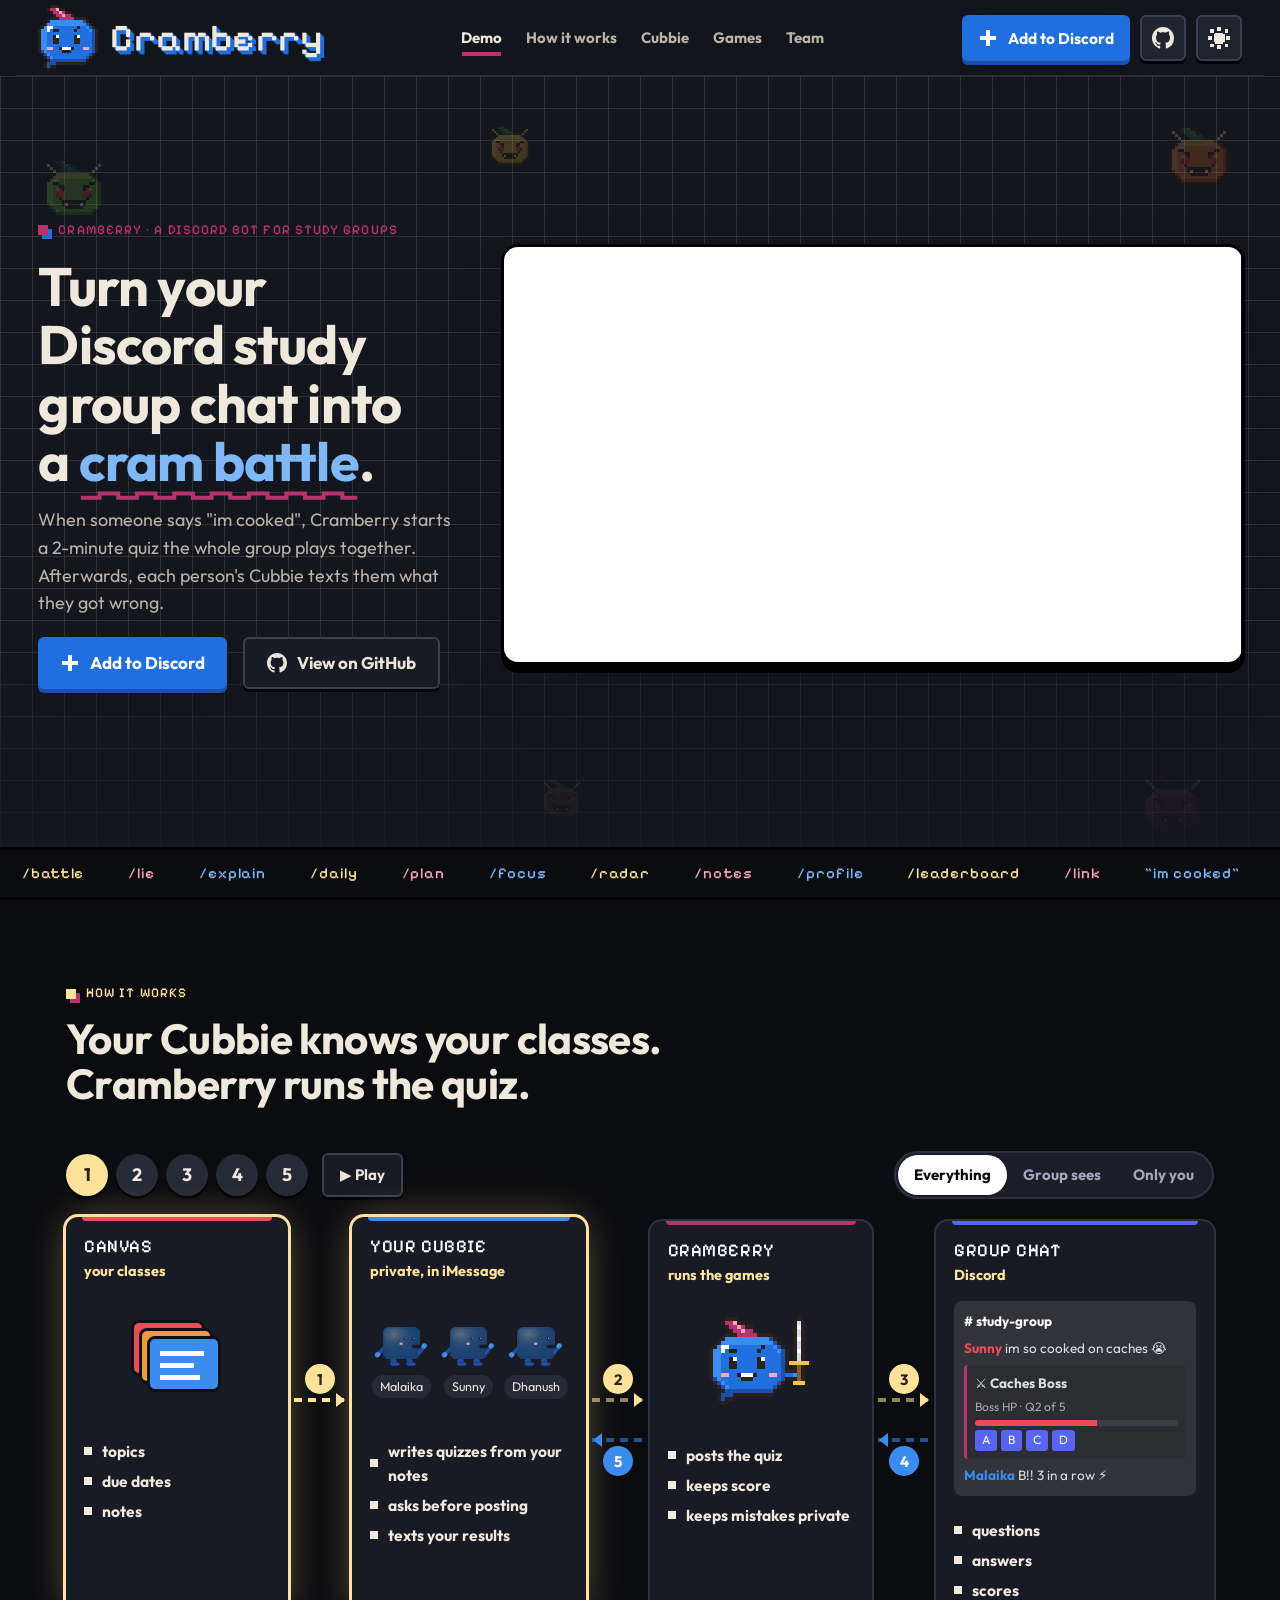
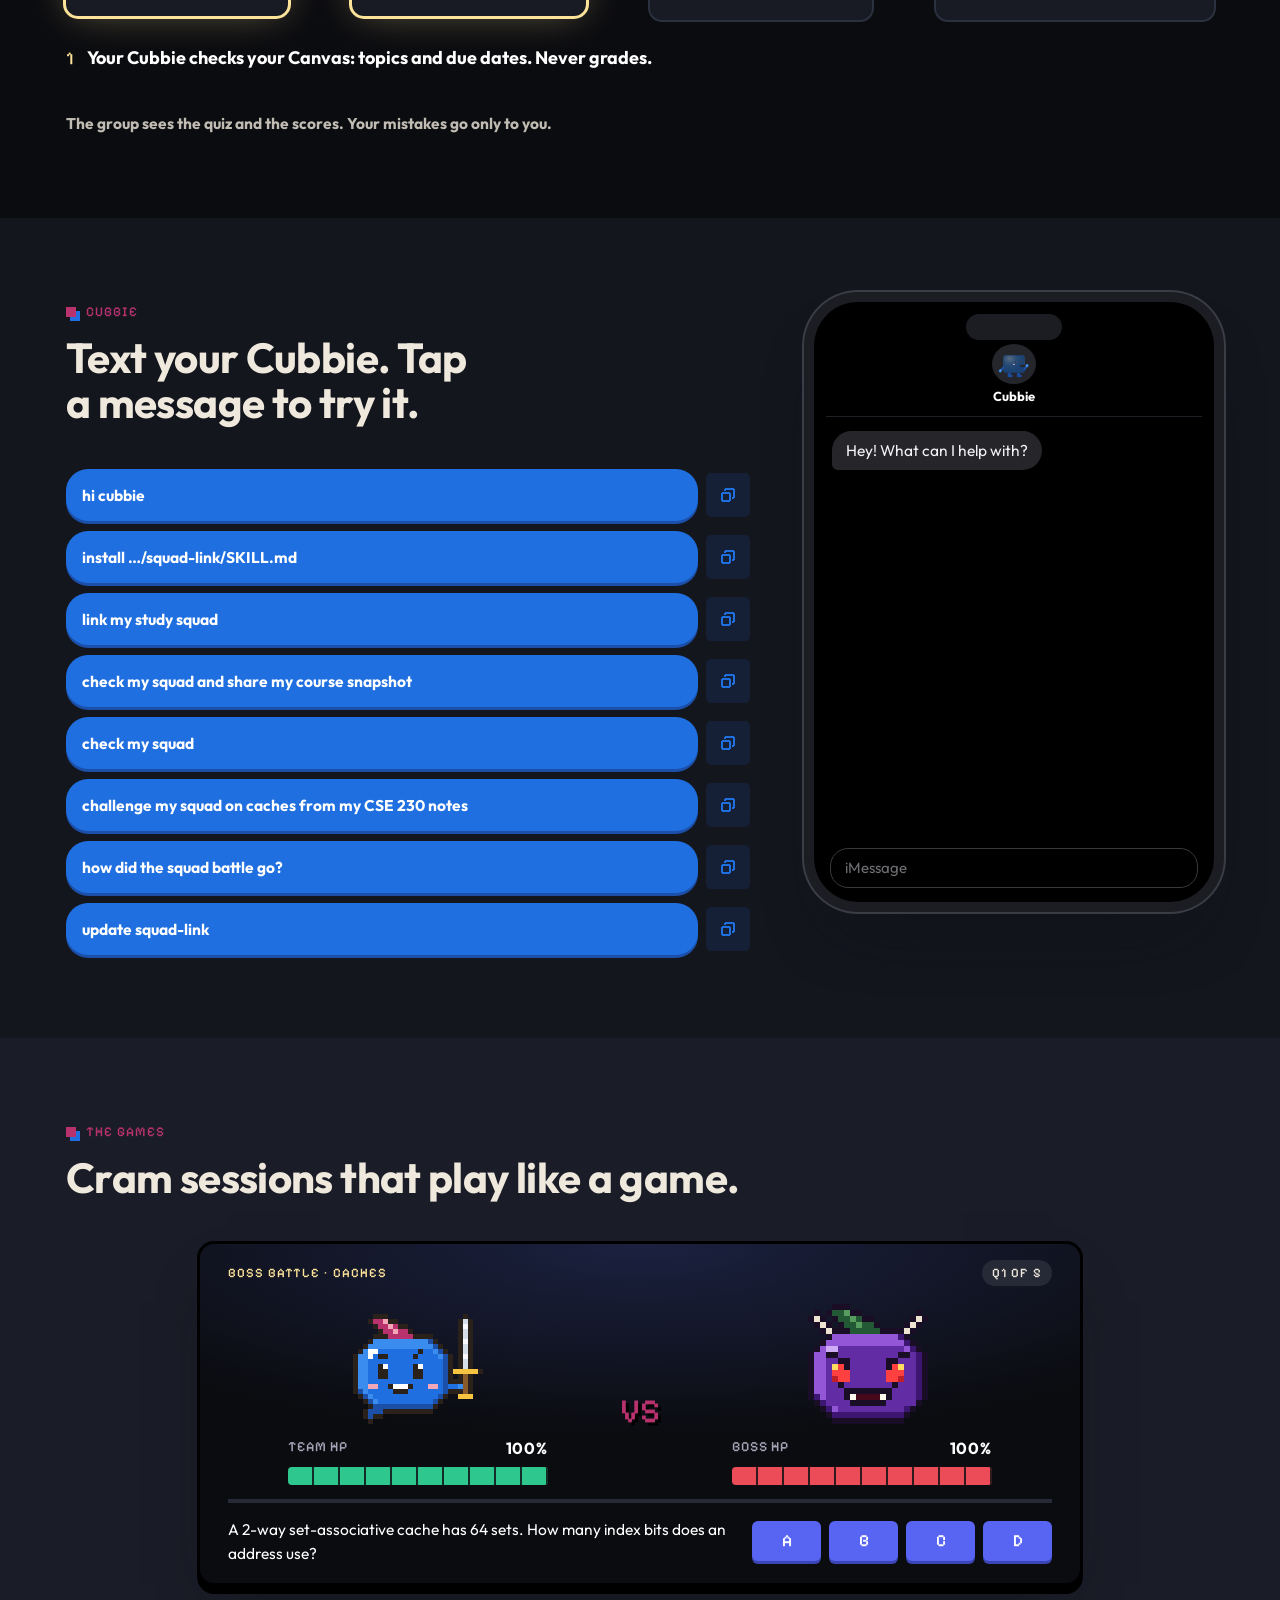
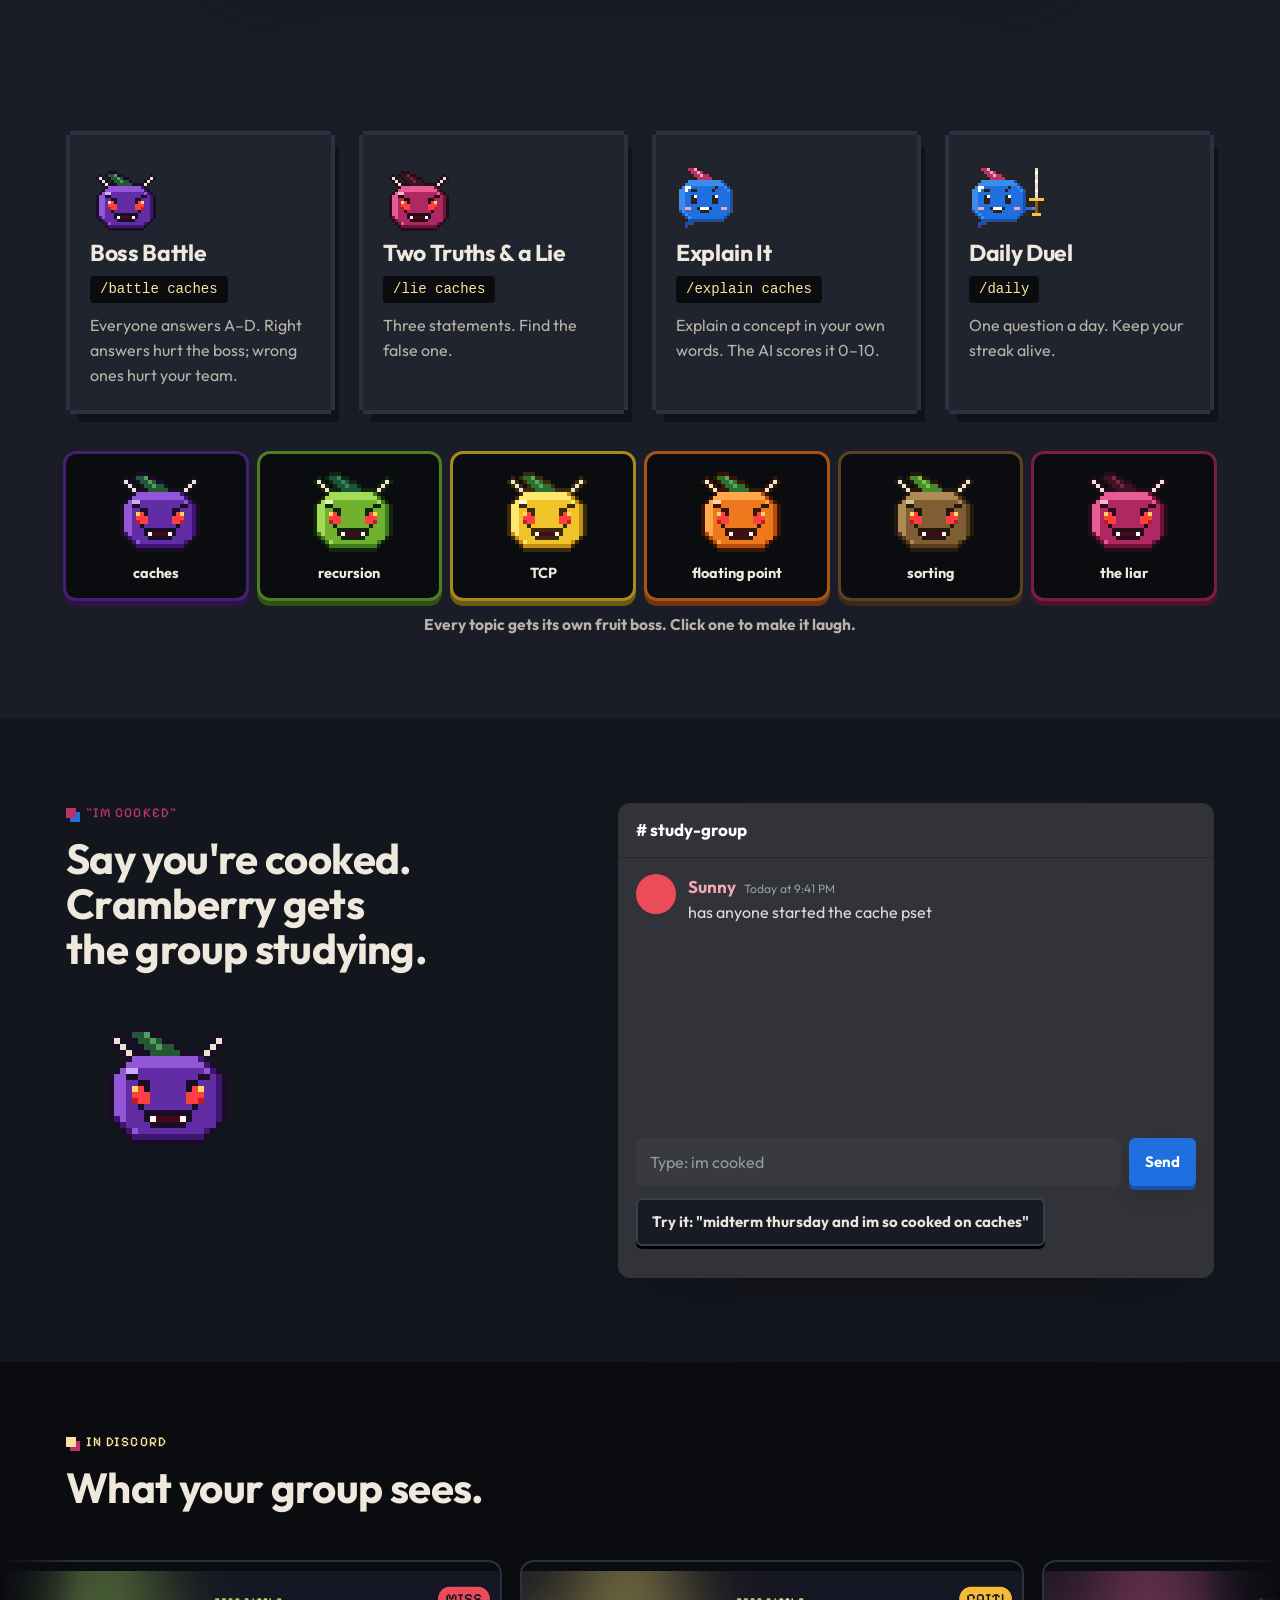
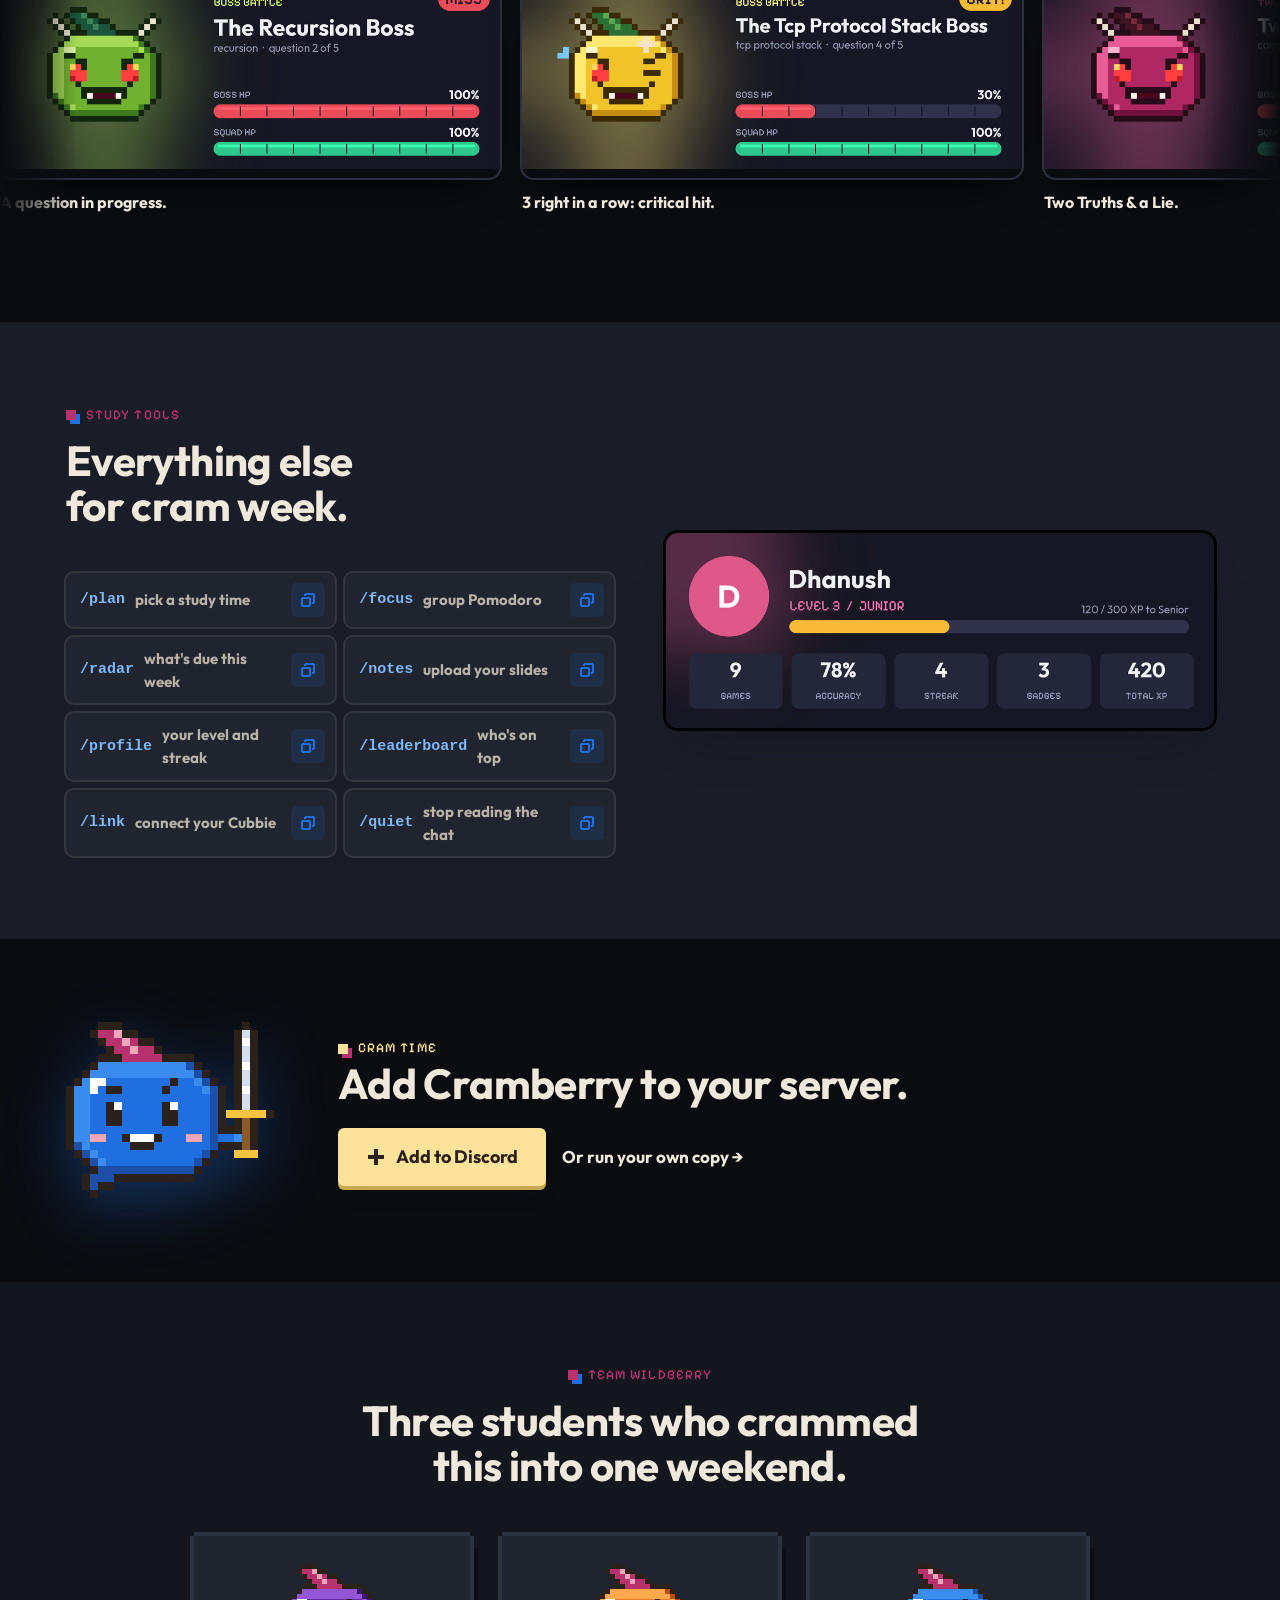
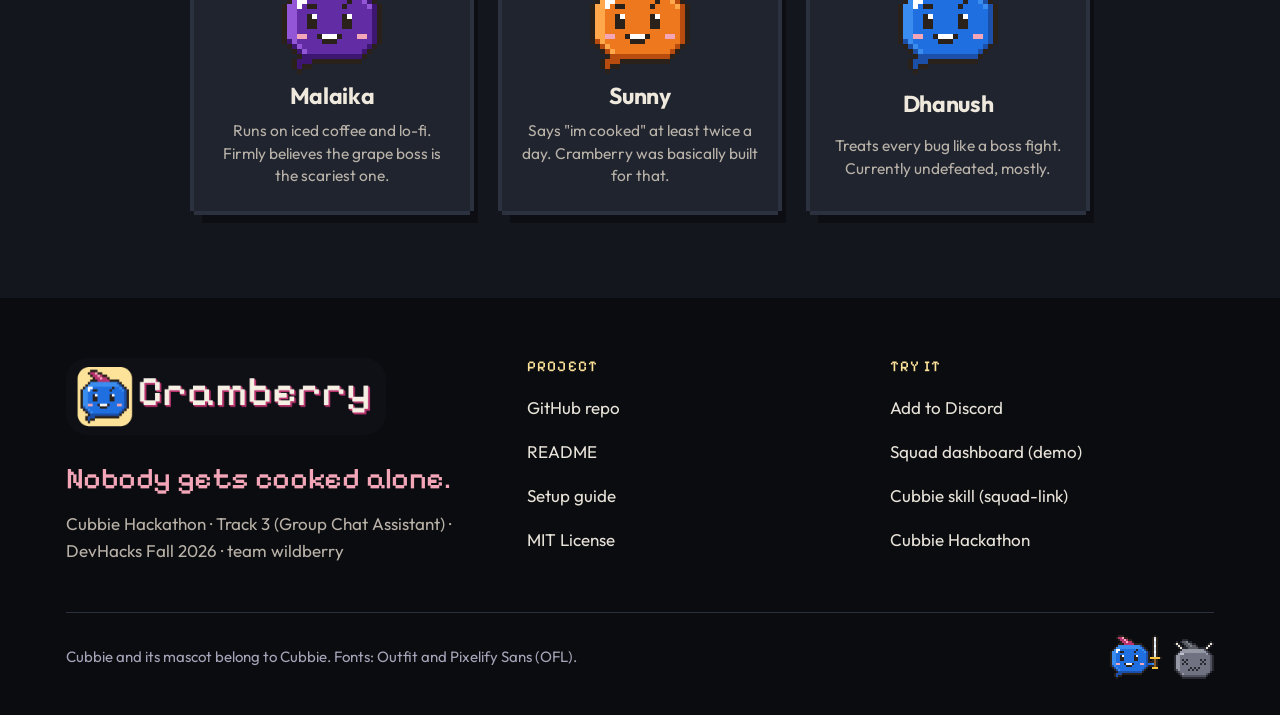
==== commit 5ff5c7d2: "Dark mode by default, brighter light How it works, carousel after im cooked, command ticker, phone l" ====
--- a/index.html
+++ b/index.html
@@ -12,7 +12,7 @@
 (function () {
   var d = document.documentElement, t = null;
   try { t = localStorage.getItem("cb-theme"); } catch (e) {}
-  if (t !== "light" && t !== "dark") t = matchMedia("(prefers-color-scheme: dark)").matches ? "dark" : "light";
+  if (t !== "light" && t !== "dark") t = "dark";
   d.dataset.theme = t;
   if (d.dataset.intro === "1" && !matchMedia("(prefers-reduced-motion: reduce)").matches) d.classList.add("intro-pending");
 })();
@@ -255,7 +255,34 @@
   </div>
 </section>
 
-<!-- 5. WHAT YOUR GROUP SEES: the real Discord cards, scrolling on their own (pauses on hover; click to enlarge) -->
+
+<!-- 5. IM COOKED -->
+<section class="band cream" id="cooked" aria-labelledby="cooked-h">
+  <div class="wrap cooked-grid">
+    <div>
+      <div class="sec-head">
+        <p class="kicker">"im cooked"</p>
+        <h2 class="h2 reveal-h" id="cooked-h">Say you're cooked. Cramberry gets the group studying.</h2>
+      </div>
+      <div class="cooked-boss" id="cooked-boss" aria-hidden="true"><div class="bubble">HA HA HA!</div><canvas data-sprite="boss-grape" data-box="22" data-scale="6"></canvas></div>
+    </div>
+    <div class="dc" aria-label="Discord channel mock">
+      <div class="dc-top"># study-group</div>
+      <div class="dc-feed" id="dc-feed" aria-live="polite">
+        <div class="dcm"><span class="av" style="background:#ec4c58"></span><div><b style="color:#f3a6b8">Sunny</b> <time>Today at 9:41 PM</time><p>has anyone started the cache pset</p></div></div>
+      </div>
+      <form class="dc-in" id="dc-in" autocomplete="off">
+        <label class="sr-only" for="dc-text">Message #study-group</label>
+        <input id="dc-text" type="text" placeholder="Type: im cooked" maxlength="140">
+        <button class="btn btn-sm" type="submit">Send</button>
+      </form>
+      <div class="dc-try"><button class="btn btn-2 btn-sm" type="button" id="dc-try">Try it: "midterm thursday and im so cooked on caches"</button></div>
+      <p class="dc-hint muted" id="dc-hint" aria-live="polite"></p>
+    </div>
+  </div>
+</section>
+
+<!-- 6. WHAT YOUR GROUP SEES: the real Discord cards, scrolling on their own (pauses on hover; click to enlarge) -->
 <section class="band game-band cards-band" id="cards" aria-labelledby="cards-h">
   <div class="wrap">
     <div class="sec-head">
@@ -282,33 +309,6 @@
   <dialog class="lightbox" id="lightbox"><img alt=""><button class="btn btn-sm lb-close" type="button">Close</button></dialog>
 </section>
 
-
-<!-- 6. IM COOKED -->
-<section class="band cream" id="cooked" aria-labelledby="cooked-h">
-  <div class="wrap cooked-grid">
-    <div>
-      <div class="sec-head">
-        <p class="kicker">"im cooked"</p>
-        <h2 class="h2 reveal-h" id="cooked-h">Say you're cooked. Cramberry gets the group studying.</h2>
-      </div>
-      <div class="cooked-boss" id="cooked-boss" aria-hidden="true"><div class="bubble">HA HA HA!</div><canvas data-sprite="boss-grape" data-box="22" data-scale="6"></canvas></div>
-    </div>
-    <div class="dc" aria-label="Discord channel mock">
-      <div class="dc-top"># study-group</div>
-      <div class="dc-feed" id="dc-feed" aria-live="polite">
-        <div class="dcm"><span class="av" style="background:#ec4c58"></span><div><b style="color:#f3a6b8">Sunny</b> <time>Today at 9:41 PM</time><p>has anyone started the cache pset</p></div></div>
-      </div>
-      <form class="dc-in" id="dc-in" autocomplete="off">
-        <label class="sr-only" for="dc-text">Message #study-group</label>
-        <input id="dc-text" type="text" placeholder="Type: im cooked" maxlength="140">
-        <button class="btn btn-sm" type="submit">Send</button>
-      </form>
-      <div class="dc-try"><button class="btn btn-2 btn-sm" type="button" id="dc-try">Try it: "midterm thursday and im so cooked on caches"</button></div>
-      <p class="dc-hint muted" id="dc-hint" aria-live="polite"></p>
-    </div>
-  </div>
-</section>
-
 <!-- 7. STUDY TOOLS -->
 <section class="band cream-2" id="tools" aria-labelledby="tools-h">
   <div class="wrap tools-grid">
--- a/css/site.css
+++ b/css/site.css
@@ -46,14 +46,15 @@
   --tint: rgba(43,33,27,.08);
   --track: #e5dccb;
   /* game bands (how it works, the cards) and the battle stage: a cool light version here, night-dark in dark mode */
-  --game-bg: #e9e9f3;
-  --game-panel: #fffdf8;
-  --game-edge: #cdd0e2;
-  --game-chip: #dcdeec;
-  --game-well: #dcdeec;
-  --game-drop: #b9bdd4;
-  --game-hi: var(--blue-deep);
-  --game-gold: #d4960a;
+  --game-bg: #e6edfc;
+  --game-panel: #ffffff;
+  --game-edge: #c6d4f3;
+  --game-chip: #dbe5fb;
+  --game-well: #ffffff;
+  --game-drop: #aebee6;
+  --game-hi: var(--blue);
+  --game-gold: var(--wildberry);
+  --game-on-gold: #fff;
   --game-strong: var(--ink);
   --game-muted: var(--ink-soft);
   --hp-track: #d5d8e6;
@@ -80,6 +81,7 @@
   --game-drop: #000;
   --game-hi: var(--gold);
   --game-gold: var(--gold);
+  --game-on-gold: #2b211b;
   --game-strong: #fff;
   --game-muted: var(--night-muted);
   --hp-track: #23263a;
--- a/css/home.css
+++ b/css/home.css
@@ -104,6 +104,12 @@
 .step-b { width: 42px; height: 42px; border-radius: 50%; border: 0; cursor: pointer; font-family: var(--f-body); font-weight: 700; font-size: 18px; background: var(--game-chip); color: var(--ink); box-shadow: 0 3px 0 var(--game-drop); transition: transform .1s, background .2s; }
 .step-b[aria-selected="true"] { background: var(--gold); color: #2b211b; }
 .step-b:active { transform: translateY(2px); box-shadow: 0 1px 0 var(--game-drop); }
+/* light mode: white step buttons with blue numbers, the current step in solid blue */
+[data-theme="light"] .step-b { background: #fff; color: var(--blue); box-shadow: 0 0 0 2px var(--game-edge), 0 3px 0 var(--game-drop); }
+[data-theme="light"] .step-b[aria-selected="true"] { background: var(--blue); color: #fff; box-shadow: 0 3px 0 var(--blue-deep); }
+[data-theme="light"] .lp.on { box-shadow: 0 0 0 3px var(--wildberry), 0 18px 36px -14px rgba(184,50,110,.35); }
+[data-theme="light"] .loop-cap b { color: var(--wildberry); }
+[data-theme="light"] .scope input:checked + span { background: var(--blue); color: #fff; }
 .loop-play { margin-left: 6px; }
 .scope { display: inline-flex; background: var(--game-well); border-radius: 999px; padding: 4px; box-shadow: inset 0 0 0 2px var(--game-edge); }
 .scope label { position: relative; }
@@ -155,7 +161,7 @@
 @keyframes pkt-f { 0% { left: 0; opacity: 1; } 100% { left: calc(100% - 12px); opacity: 1; } }
 @keyframes pkt-b { 0% { left: calc(100% - 12px); opacity: 1; } 100% { left: 0; opacity: 1; } }
 .lane.go::before { opacity: 1; }
-.lbadge { position: absolute; left: 50%; transform: translateX(-50%); width: 30px; height: 30px; border-radius: 50%; background: var(--game-gold); color: #2b211b; display: grid; place-items: center; font-weight: 700; font-size: 15px; }
+.lbadge { position: absolute; left: 50%; transform: translateX(-50%); width: 30px; height: 30px; border-radius: 50%; background: var(--game-gold); color: var(--game-on-gold); display: grid; place-items: center; font-weight: 700; font-size: 15px; }
 .lbadge.f { top: calc(50% - 56px); }
 .lbadge.b { bottom: calc(50% - 56px); background: var(--blue-mid); color: #fff; }
 .loop-cap { margin-top: 24px; min-height: 3.2em; font-size: 18px; font-weight: 700; color: var(--game-strong); display: flex; gap: 14px; align-items: baseline; }
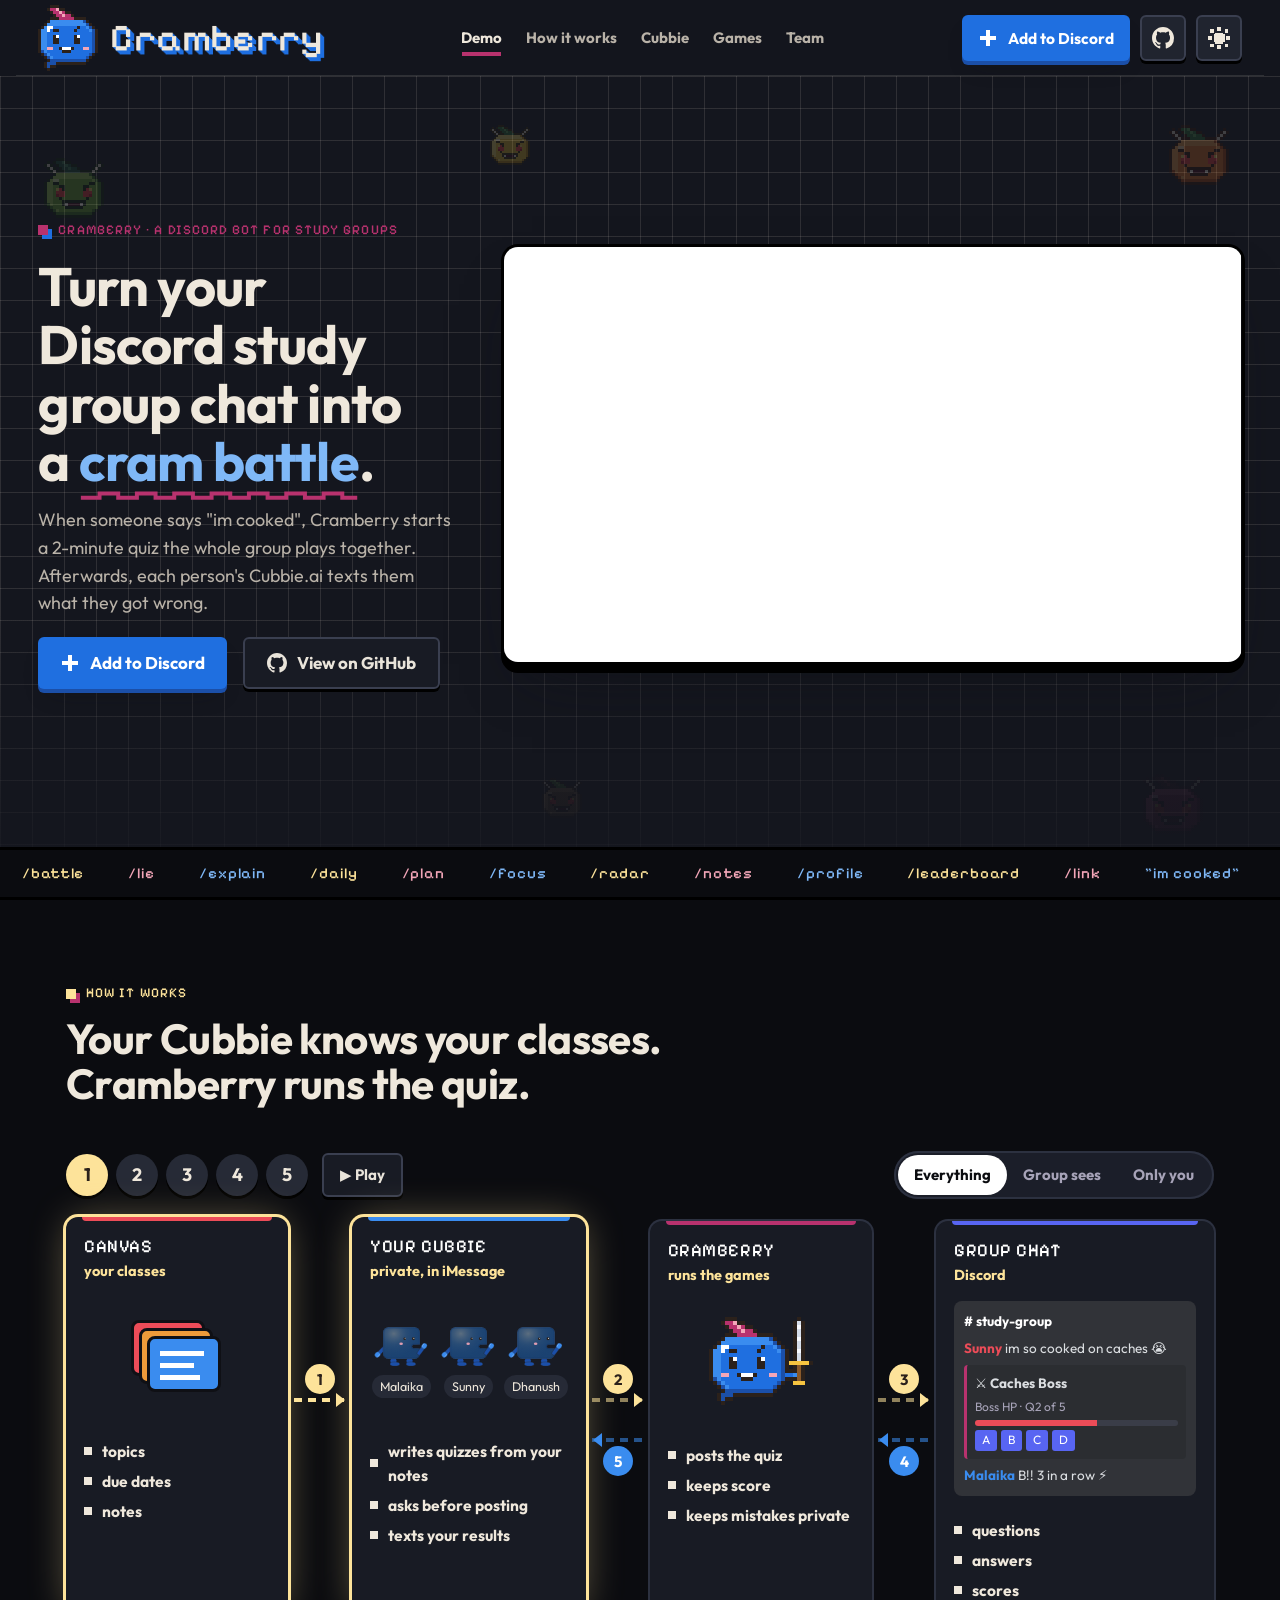
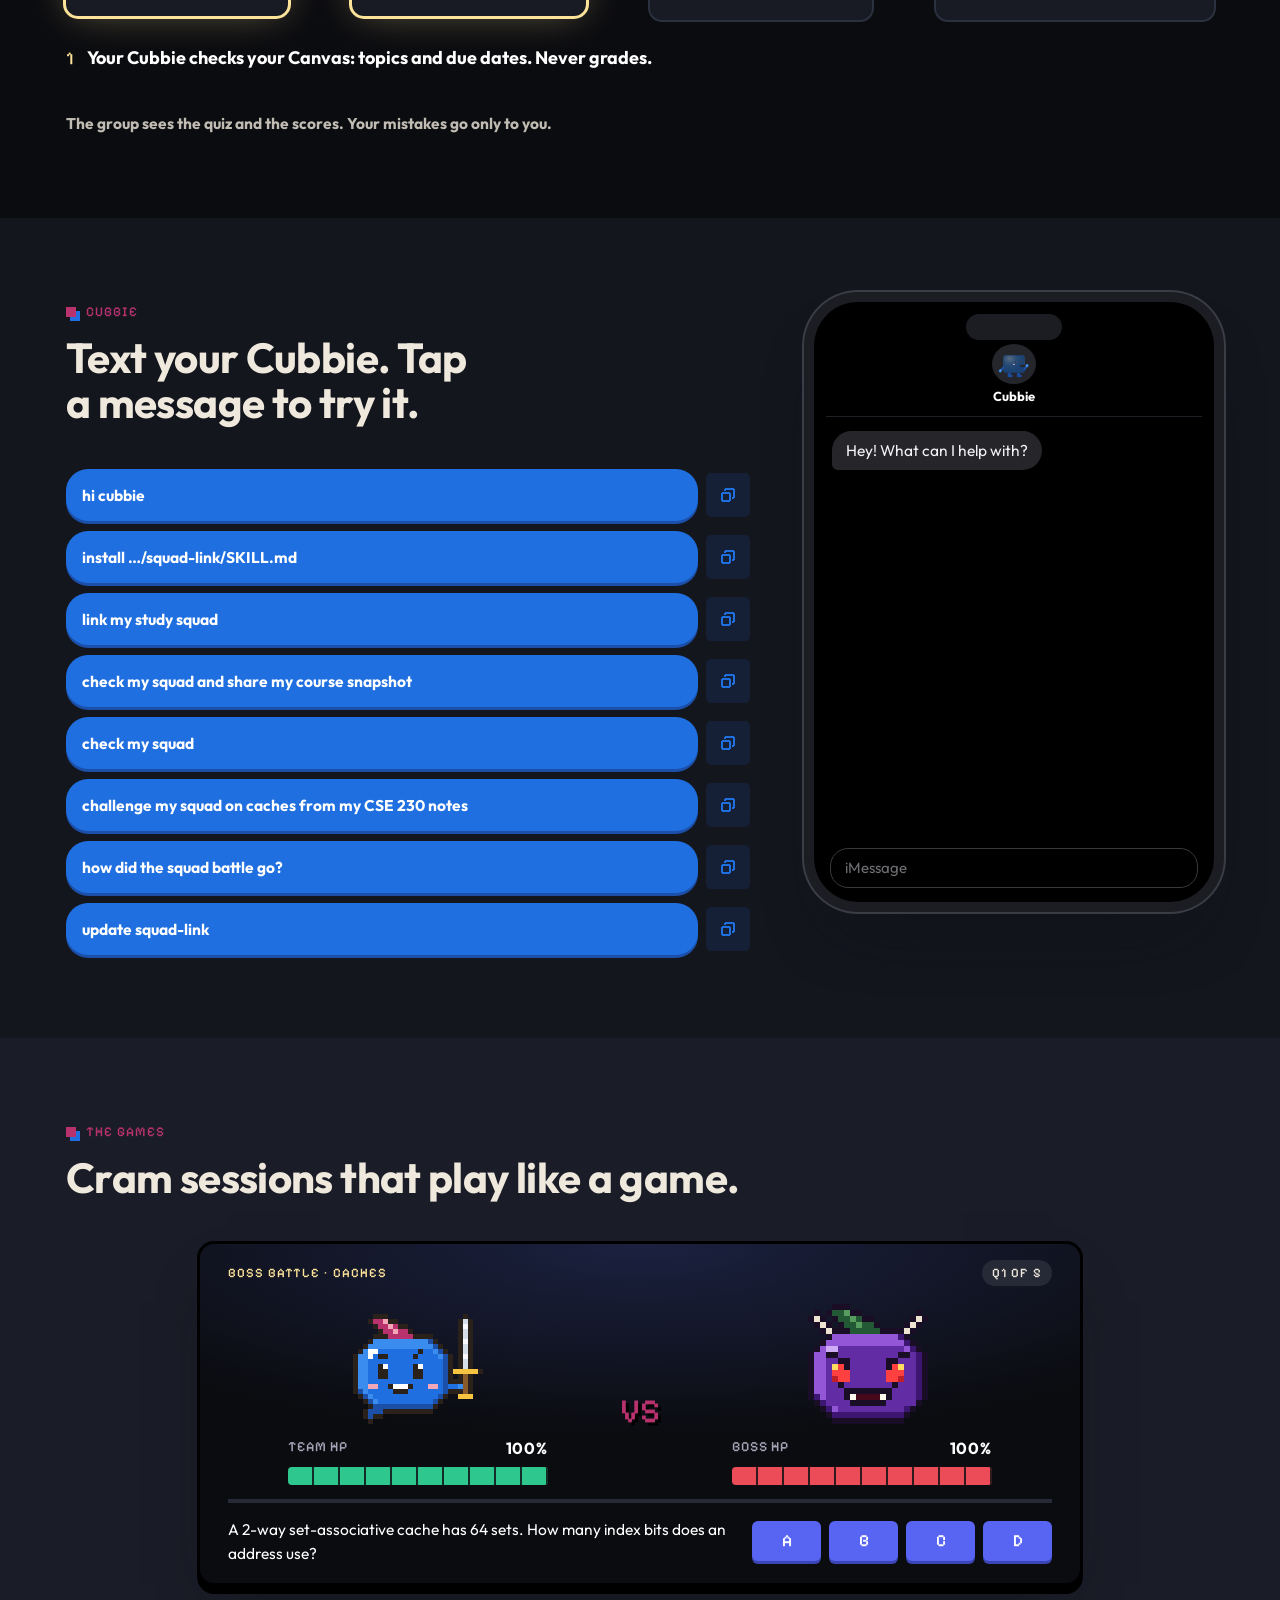
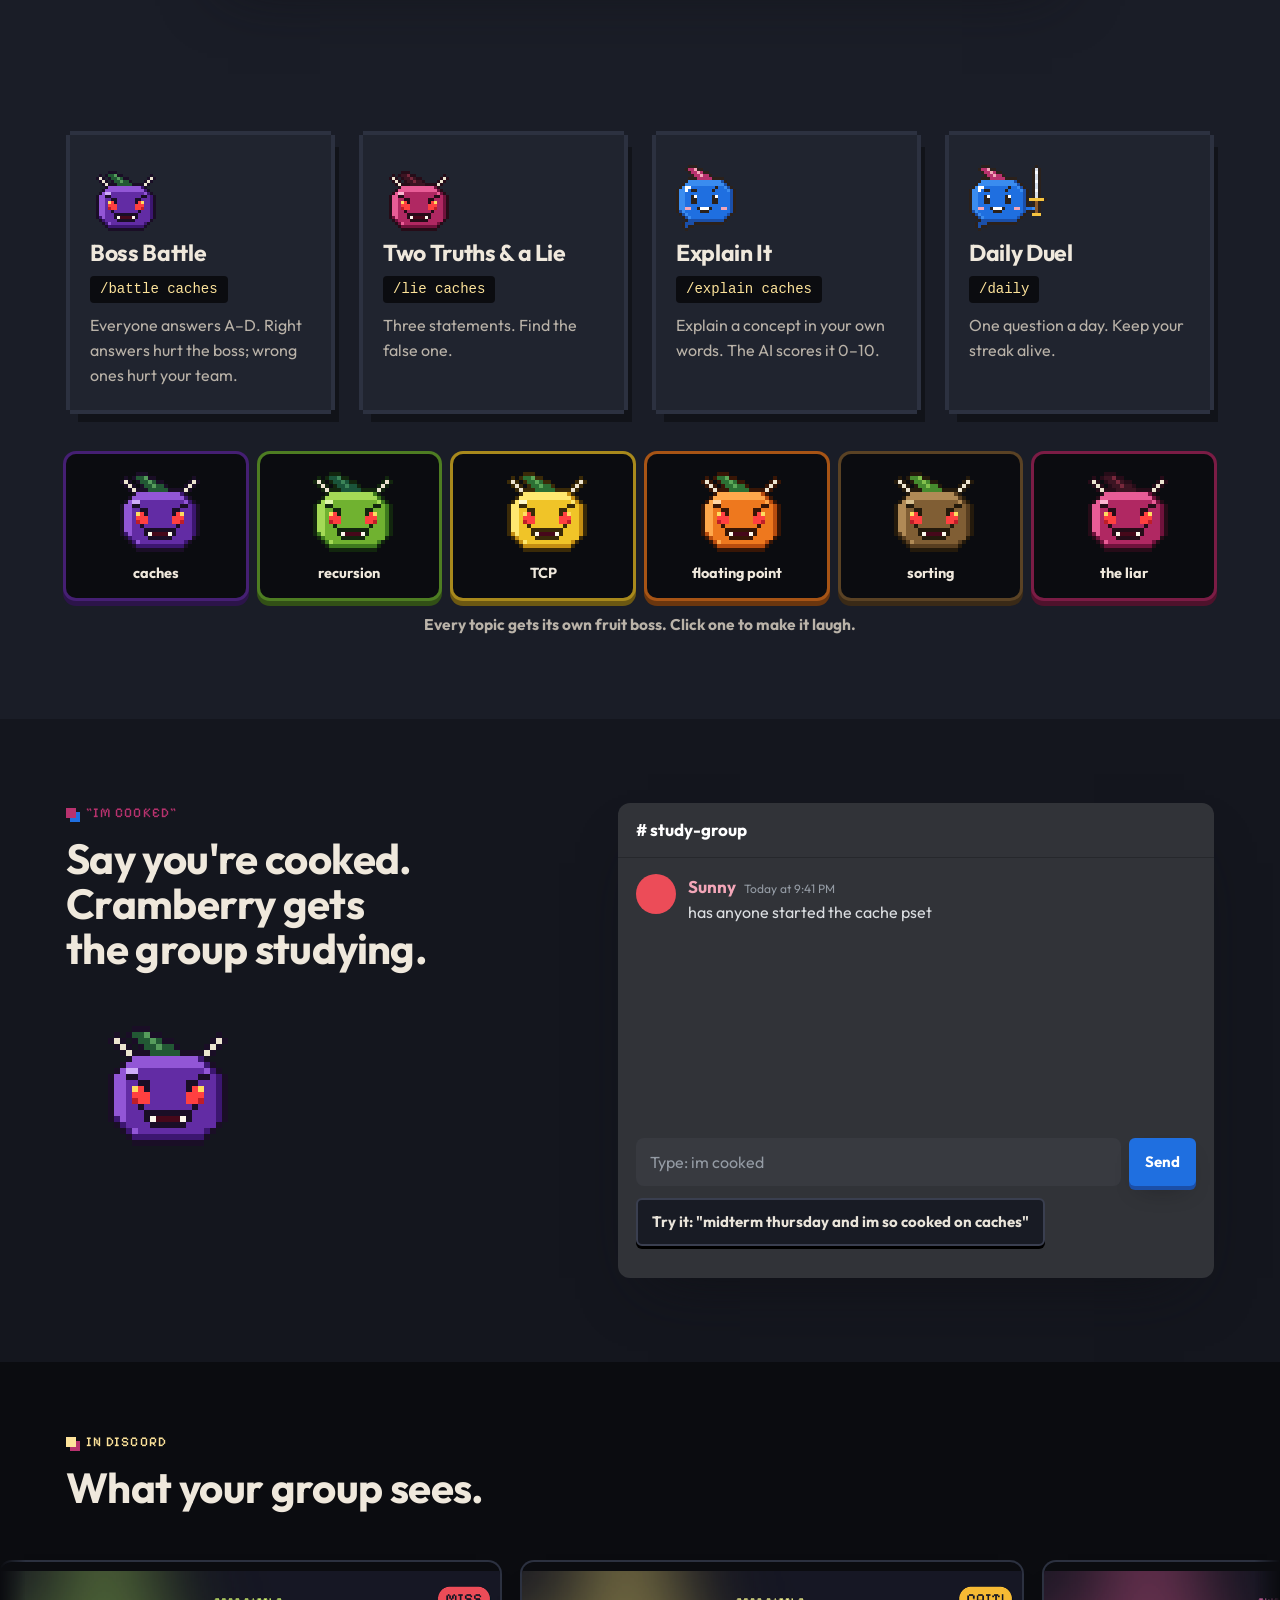
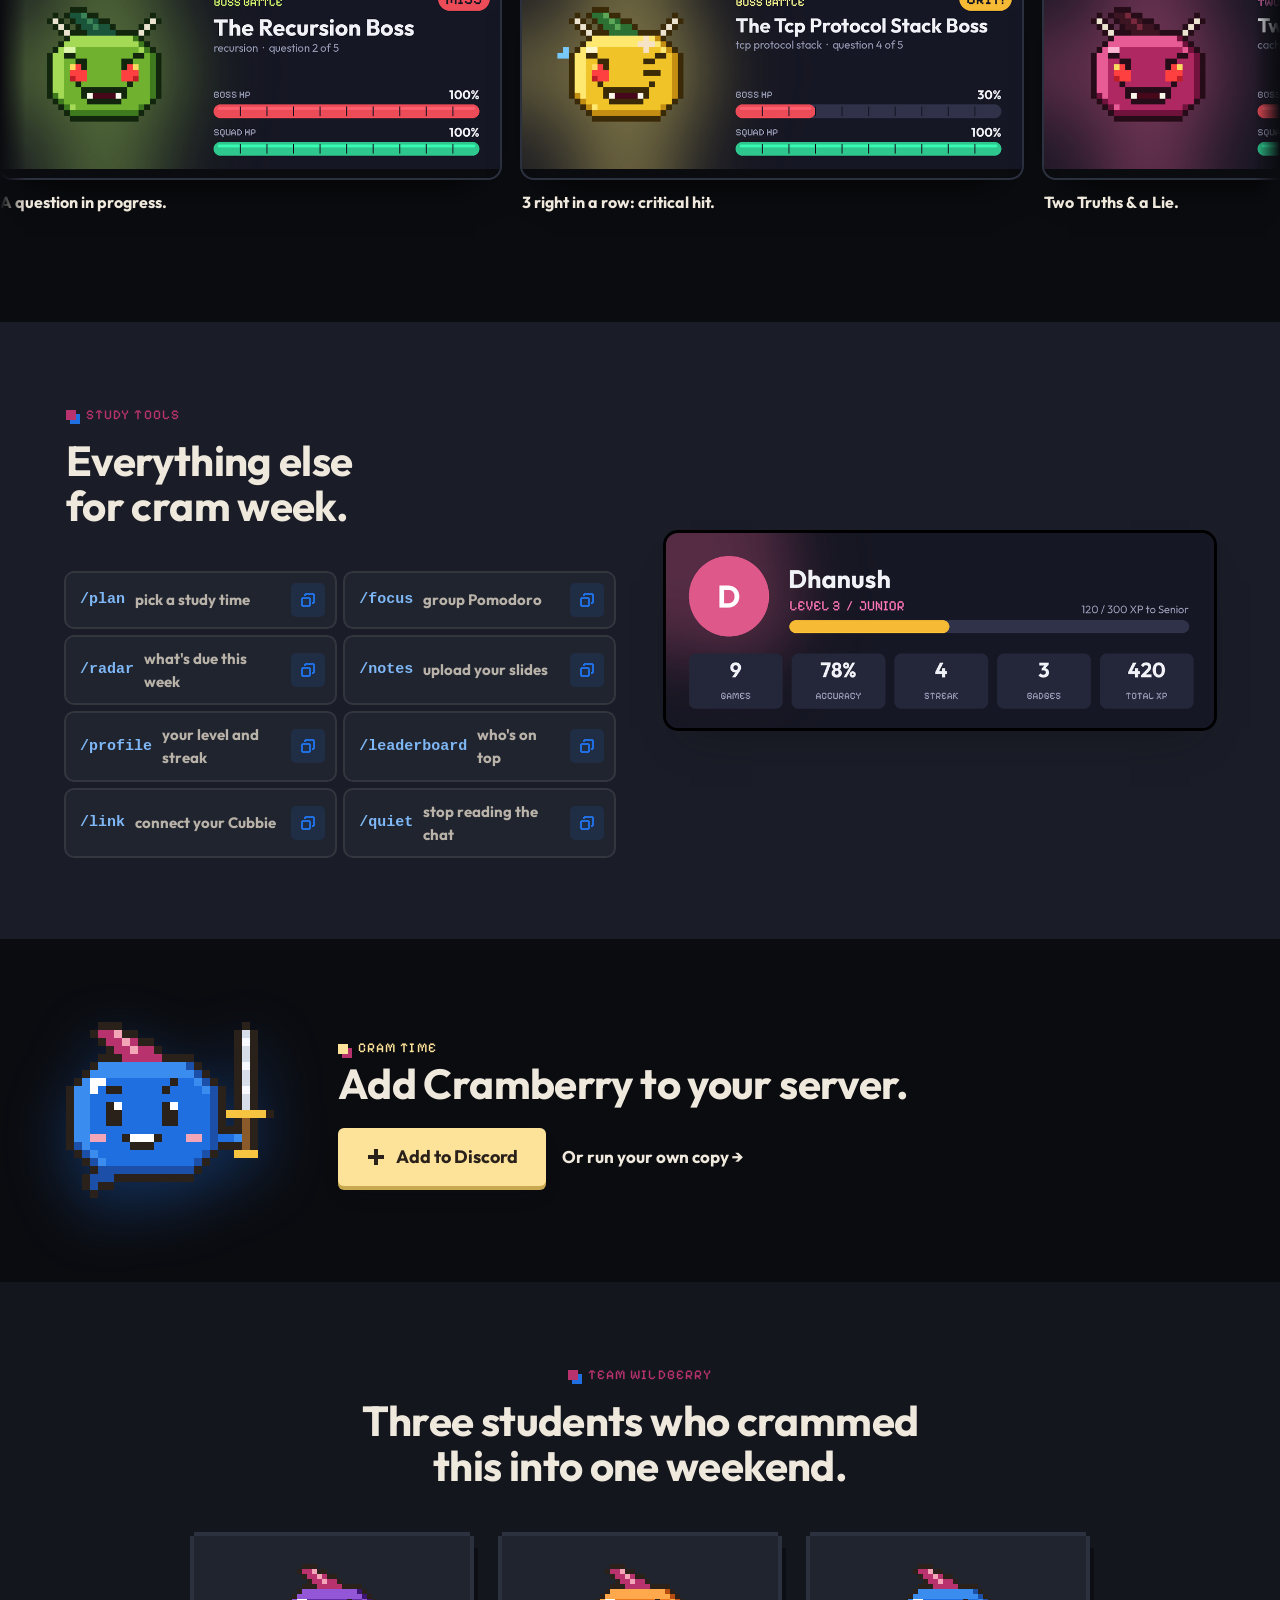
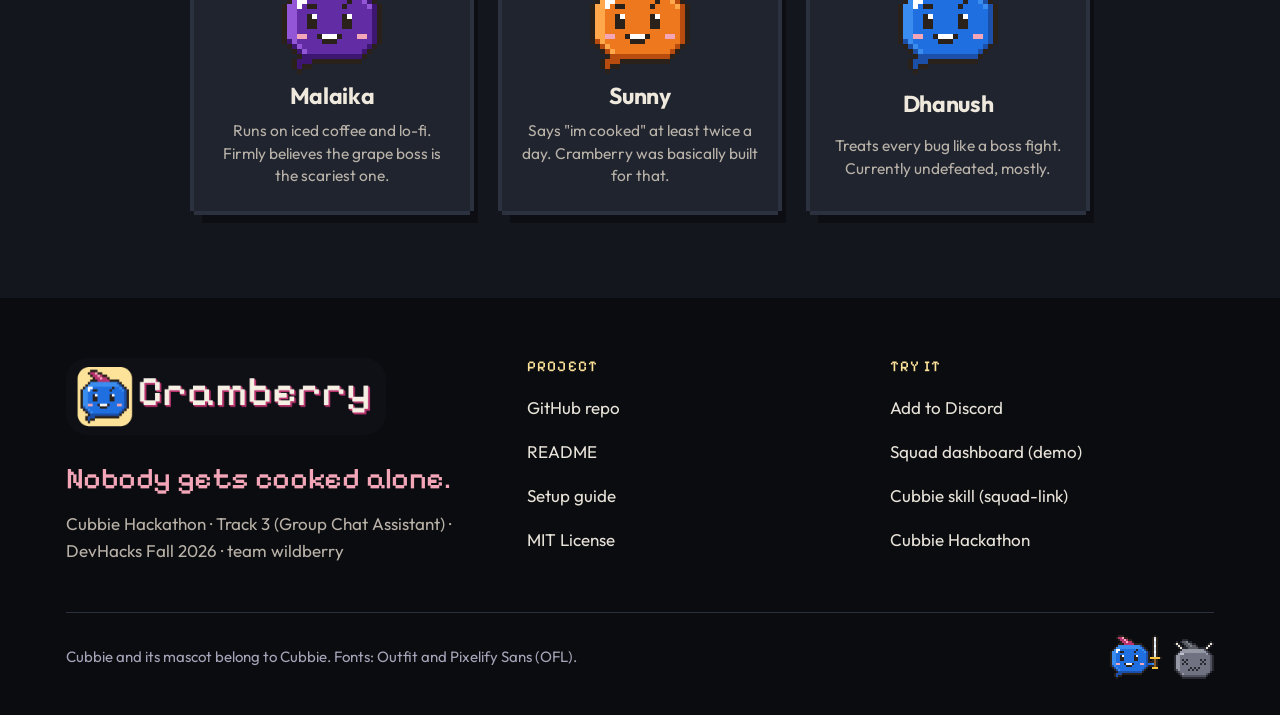
==== commit c664a81c: "Cubbie.ai in the hero description" ====
--- a/index.html
+++ b/index.html
@@ -87,7 +87,7 @@
     <div class="hero-copy">
       <p class="kicker">Cramberry · a Discord bot for study groups</p>
       <h1 class="h1 hero-title" id="hero-h">Turn your Discord study group chat into a <span class="ul">cram battle<svg viewBox="0 0 300 16" preserveAspectRatio="none" aria-hidden="true"><path pathLength="1" d="M2 10 H22 V5 H42 V10 H62 V5 H82 V10 H102 V5 H122 V10 H142 V5 H162 V10 H182 V5 H202 V10 H222 V5 H242 V10 H262 V5 H282 V10 H298"/></svg></span>.</h1>
-      <p class="lede hero-lede">When someone says "im cooked", Cramberry starts a 2-minute quiz the whole group plays together. Afterwards, each person's Cubbie texts them what they got wrong.</p>
+      <p class="lede hero-lede">When someone says "im cooked", Cramberry starts a 2-minute quiz the whole group plays together. Afterwards, each person's Cubbie.ai texts them what they got wrong.</p>
       <div class="btn-row hero-ctas">
         <a class="btn" href="https://discord.com/oauth2/authorize?client_id=1563704377833689098&amp;scope=bot+applications.commands&amp;permissions=117760" target="_blank" rel="noopener"><svg class="ico" viewBox="0 0 10 10" aria-hidden="true" shape-rendering="crispEdges"><path fill="currentColor" d="M4 1h2v3h3v2H6v3H4V6H1V4h3z"/></svg>Add to Discord</a>
         <a class="btn btn-2" href="https://github.com/MalaikaKamranKhan/Track3" target="_blank" rel="noopener"><svg viewBox="0 0 16 16" aria-hidden="true"><path fill="currentColor" d="M8 0C3.58 0 0 3.58 0 8c0 3.54 2.29 6.53 5.47 7.59.4.07.55-.17.55-.38 0-.19-.01-.82-.01-1.49-2.01.37-2.53-.49-2.69-.94-.09-.23-.48-.94-.82-1.13-.28-.15-.68-.52-.01-.53.63-.01 1.08.58 1.23.82.72 1.21 1.87.87 2.33.66.07-.52.28-.87.51-1.07-1.78-.2-3.64-.89-3.64-3.95 0-.87.31-1.59.82-2.15-.08-.2-.36-1.02.08-2.12 0 0 .67-.21 2.2.82.64-.18 1.32-.27 2-.27.68 0 1.36.09 2 .27 1.53-1.04 2.2-.82 2.2-.82.44 1.1.16 1.92.08 2.12.51.56.82 1.27.82 2.15 0 3.07-1.87 3.75-3.65 3.95.29.25.54.73.54 1.48 0 1.07-.01 1.93-.01 2.2 0 .21.15.46.55.38A8.013 8.013 0 0016 8c0-4.42-3.58-8-8-8z"/></svg>View on GitHub</a>
@@ -95,8 +95,8 @@
     </div>
     <div class="hero-video" id="demo"><iframe src="https://www.youtube-nocookie.com/embed/d9Y_zhhDnA4?rel=0" title="Cramberry demo video" loading="lazy" allow="accelerometer; autoplay; clipboard-write; encrypted-media; gyroscope; picture-in-picture" allowfullscreen></iframe></div>
   </div>
-  <!-- command ticker along the bottom edge (the list is written twice so it loops seamlessly) -->
-  <div class="ticker" aria-hidden="true"><div class="ticker-track"><span>/battle</span><span>/lie</span><span>/explain</span><span>/daily</span><span>/plan</span><span>/focus</span><span>/radar</span><span>/notes</span><span>/profile</span><span>/leaderboard</span><span>/link</span><span>"im cooked"</span><span>/battle</span><span>/lie</span><span>/explain</span><span>/daily</span><span>/plan</span><span>/focus</span><span>/radar</span><span>/notes</span><span>/profile</span><span>/leaderboard</span><span>/link</span><span>"im cooked"</span></div></div>
+  <!-- command ticker along the bottom edge (the list is written six times: each half is wider than any screen, so it loops with no gap) -->
+  <div class="ticker" aria-hidden="true"><div class="ticker-track"><span>/battle</span><span>/lie</span><span>/explain</span><span>/daily</span><span>/plan</span><span>/focus</span><span>/radar</span><span>/notes</span><span>/profile</span><span>/leaderboard</span><span>/link</span><span>"im cooked"</span><span>/battle</span><span>/lie</span><span>/explain</span><span>/daily</span><span>/plan</span><span>/focus</span><span>/radar</span><span>/notes</span><span>/profile</span><span>/leaderboard</span><span>/link</span><span>"im cooked"</span><span>/battle</span><span>/lie</span><span>/explain</span><span>/daily</span><span>/plan</span><span>/focus</span><span>/radar</span><span>/notes</span><span>/profile</span><span>/leaderboard</span><span>/link</span><span>"im cooked"</span><span>/battle</span><span>/lie</span><span>/explain</span><span>/daily</span><span>/plan</span><span>/focus</span><span>/radar</span><span>/notes</span><span>/profile</span><span>/leaderboard</span><span>/link</span><span>"im cooked"</span><span>/battle</span><span>/lie</span><span>/explain</span><span>/daily</span><span>/plan</span><span>/focus</span><span>/radar</span><span>/notes</span><span>/profile</span><span>/leaderboard</span><span>/link</span><span>"im cooked"</span><span>/battle</span><span>/lie</span><span>/explain</span><span>/daily</span><span>/plan</span><span>/focus</span><span>/radar</span><span>/notes</span><span>/profile</span><span>/leaderboard</span><span>/link</span><span>"im cooked"</span></div></div>
 </section>
 
 <!-- 2. HOW IT WORKS: the Cubbie loop -->
--- a/css/home.css
+++ b/css/home.css
@@ -46,7 +46,7 @@
 
 /* command ticker along the bottom edge of the hero */
 .ticker { position: absolute; left: 0; right: 0; bottom: 0; z-index: 2; background: var(--paper); border-block: 3px solid var(--ink); overflow: hidden; }
-.ticker-track { display: flex; width: max-content; animation: tick 32s linear infinite; }
+.ticker-track { display: flex; width: max-content; animation: tick 96s linear infinite; }
 .ticker-track span { font-family: var(--f-pixel); font-size: 15px; letter-spacing: .06em; color: var(--blue-deep); padding: 12px 22px; white-space: nowrap; }
 .ticker-track span:nth-child(3n+2) { color: var(--wildberry); } .ticker-track span:nth-child(3n) { color: var(--ink); }
 [data-theme="dark"] .ticker { background: var(--night); border-color: #000; }
@@ -262,13 +262,15 @@
 
 /* ---------- what your group sees: endless auto-scrolling strip ---------- */
 .cards-band { padding-block: clamp(44px, 5.5vw, 76px); }
-.marquee { overflow: hidden; padding: 8px 0 18px; -webkit-mask-image: linear-gradient(90deg, transparent, #000 6%, #000 94%, transparent); mask-image: linear-gradient(90deg, transparent, #000 6%, #000 94%, transparent); }
+.marquee { overflow: hidden; padding: 8px 0 18px; max-width: 2800px; margin-inline: auto; /* wider than this, the doubled strip would run out */
+  -webkit-mask-image: linear-gradient(90deg, transparent, #000 2%, #000 98%, transparent); mask-image: linear-gradient(90deg, transparent, #000 2%, #000 98%, transparent); }
 .marquee-track { display: flex; gap: 22px; width: max-content; animation: marquee 60s linear infinite; }
 .marquee:hover .marquee-track, .marquee:focus-within .marquee-track { animation-play-state: paused; }
 @keyframes marquee { to { transform: translateX(calc(-50% - 11px)); } }  /* the track holds the cards twice: -50% loops seamlessly */
 .marquee figure { margin: 0; flex: 0 0 min(500px, 78vw); display: grid; gap: 12px; }
 .marquee button { border: 0; padding: 0; background: none; cursor: zoom-in; border-radius: 12px; overflow: hidden; box-shadow: 0 0 0 2px var(--game-edge), 0 24px 40px -24px var(--game-drop); transition: transform .2s var(--hop); }
 .marquee button:hover { transform: translateY(-4px); }
+[data-theme="light"] .marquee button { box-shadow: 0 0 0 2px var(--game-edge), 0 6px 0 var(--game-edge); }
 .marquee figcaption { color: var(--ink); font-size: 16px; font-weight: 700; }
 @media (prefers-reduced-motion: reduce) {
   .marquee { overflow-x: auto; -webkit-mask-image: none; mask-image: none; padding-inline: 16px; }
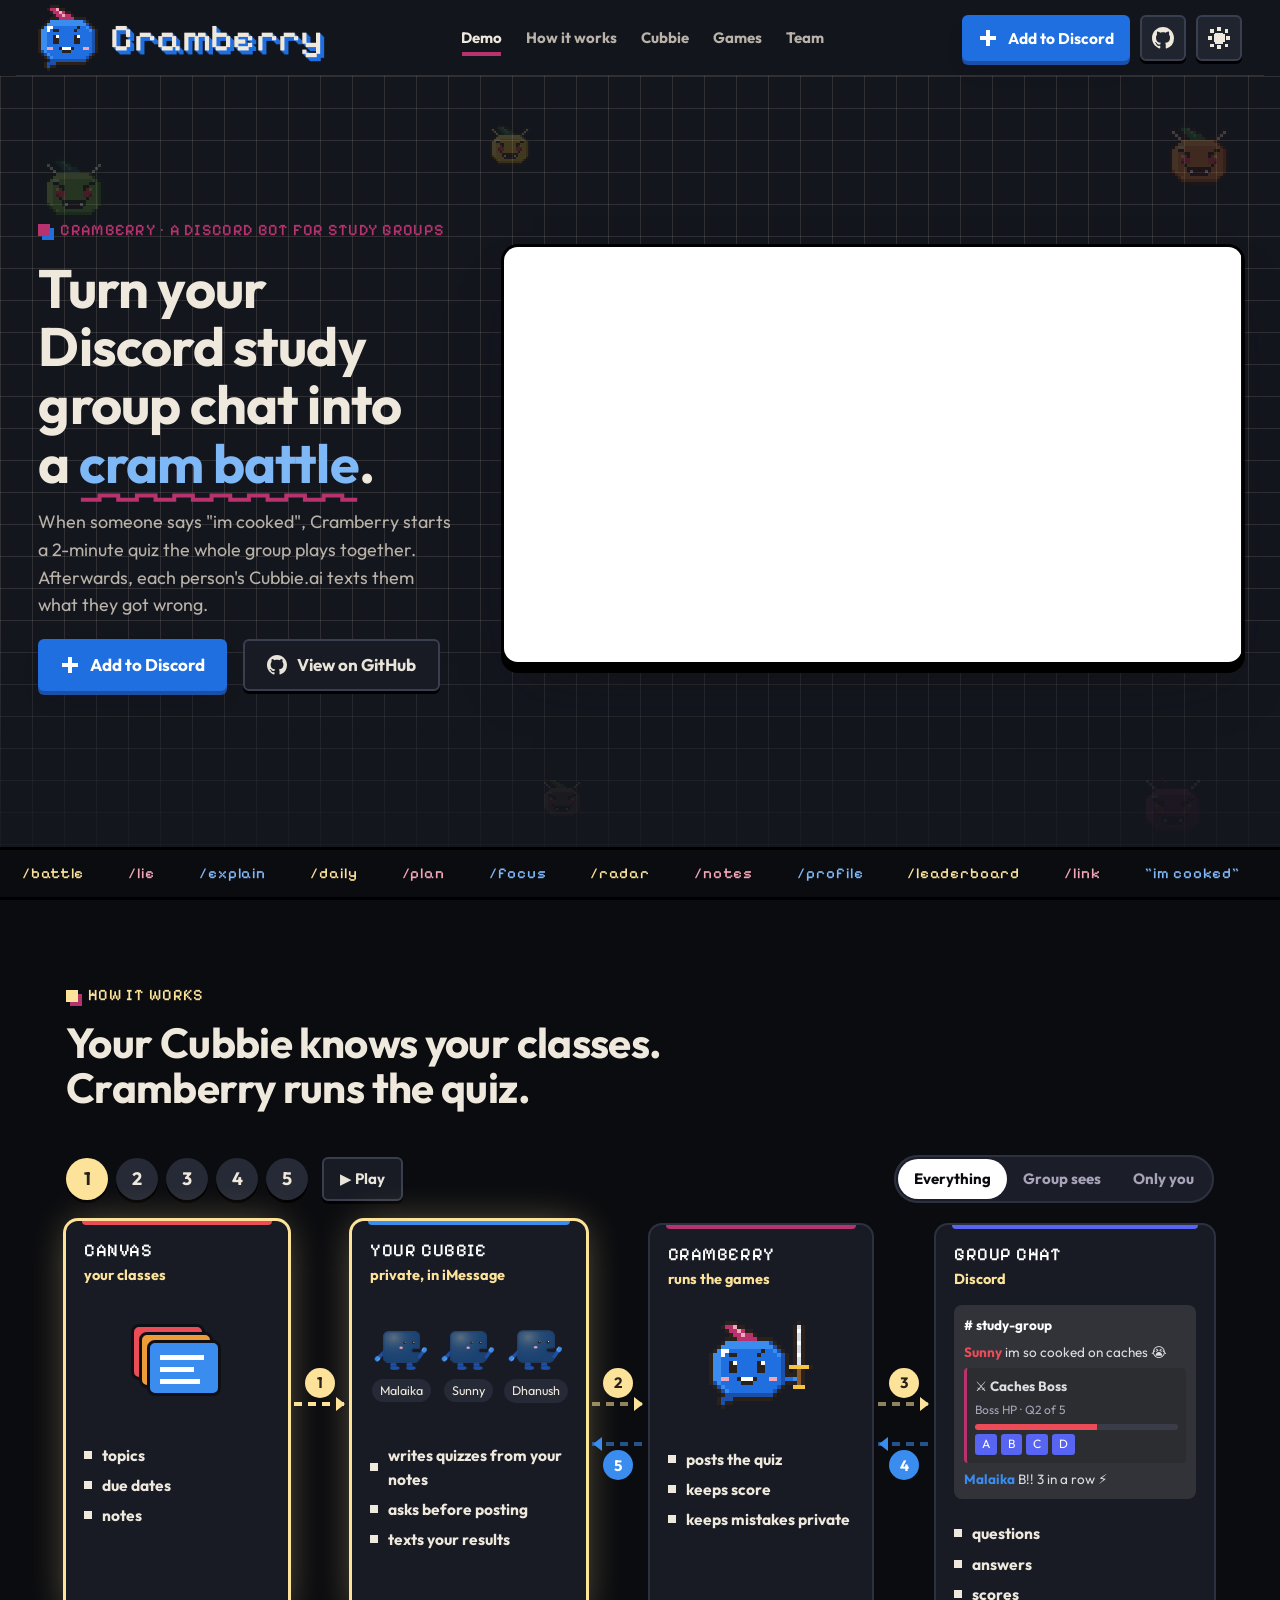
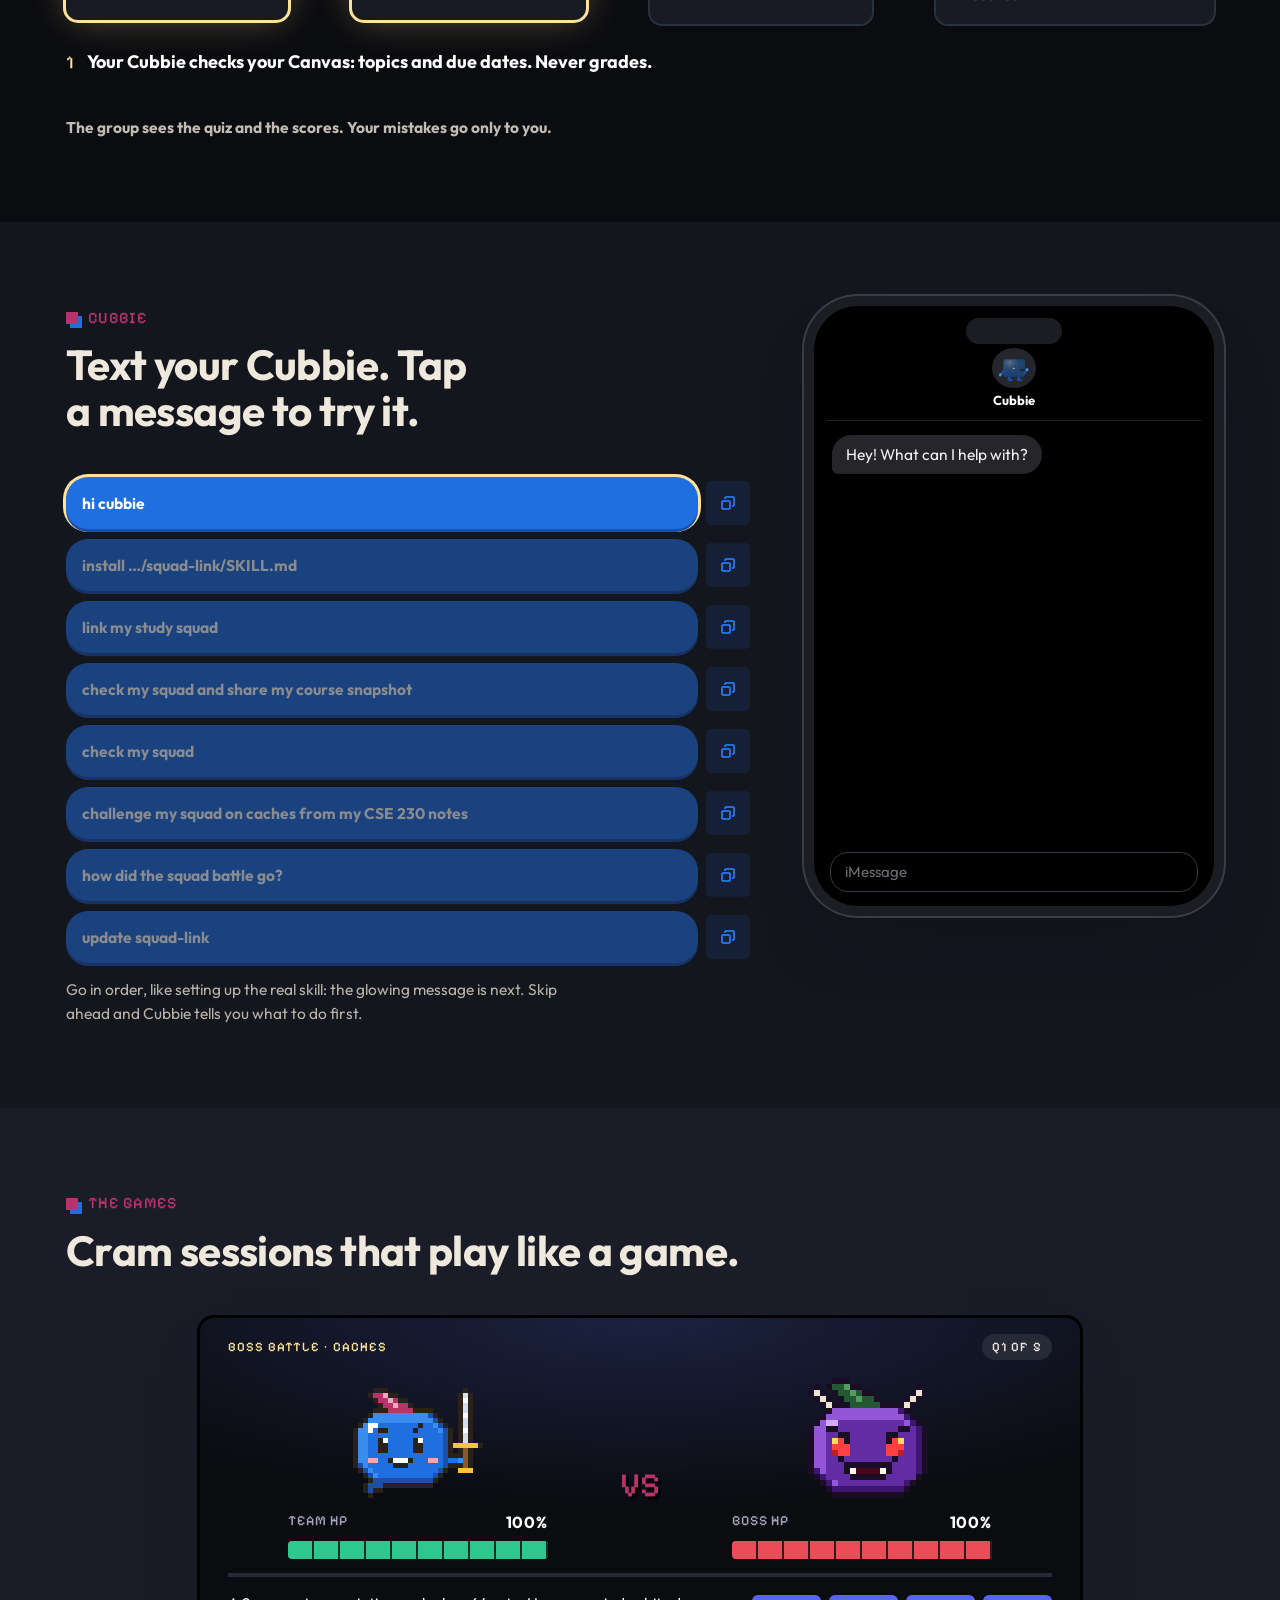
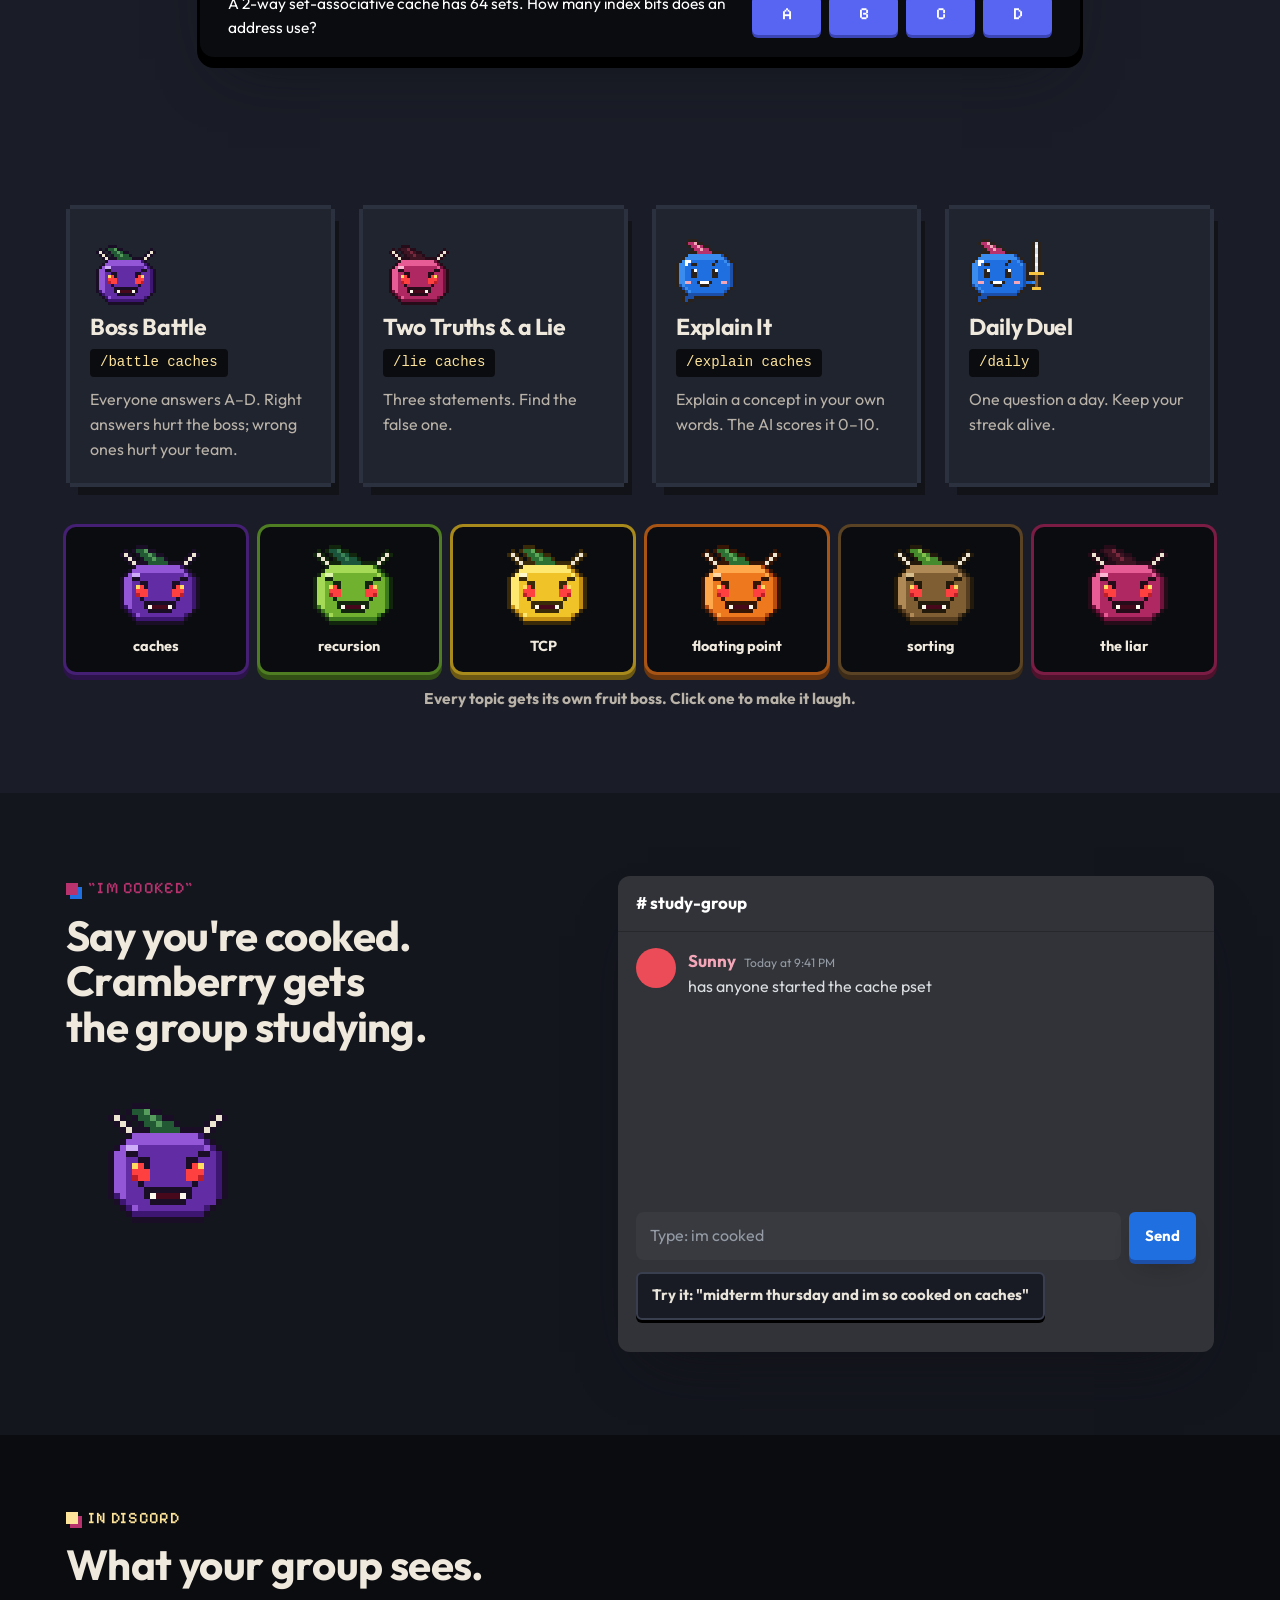
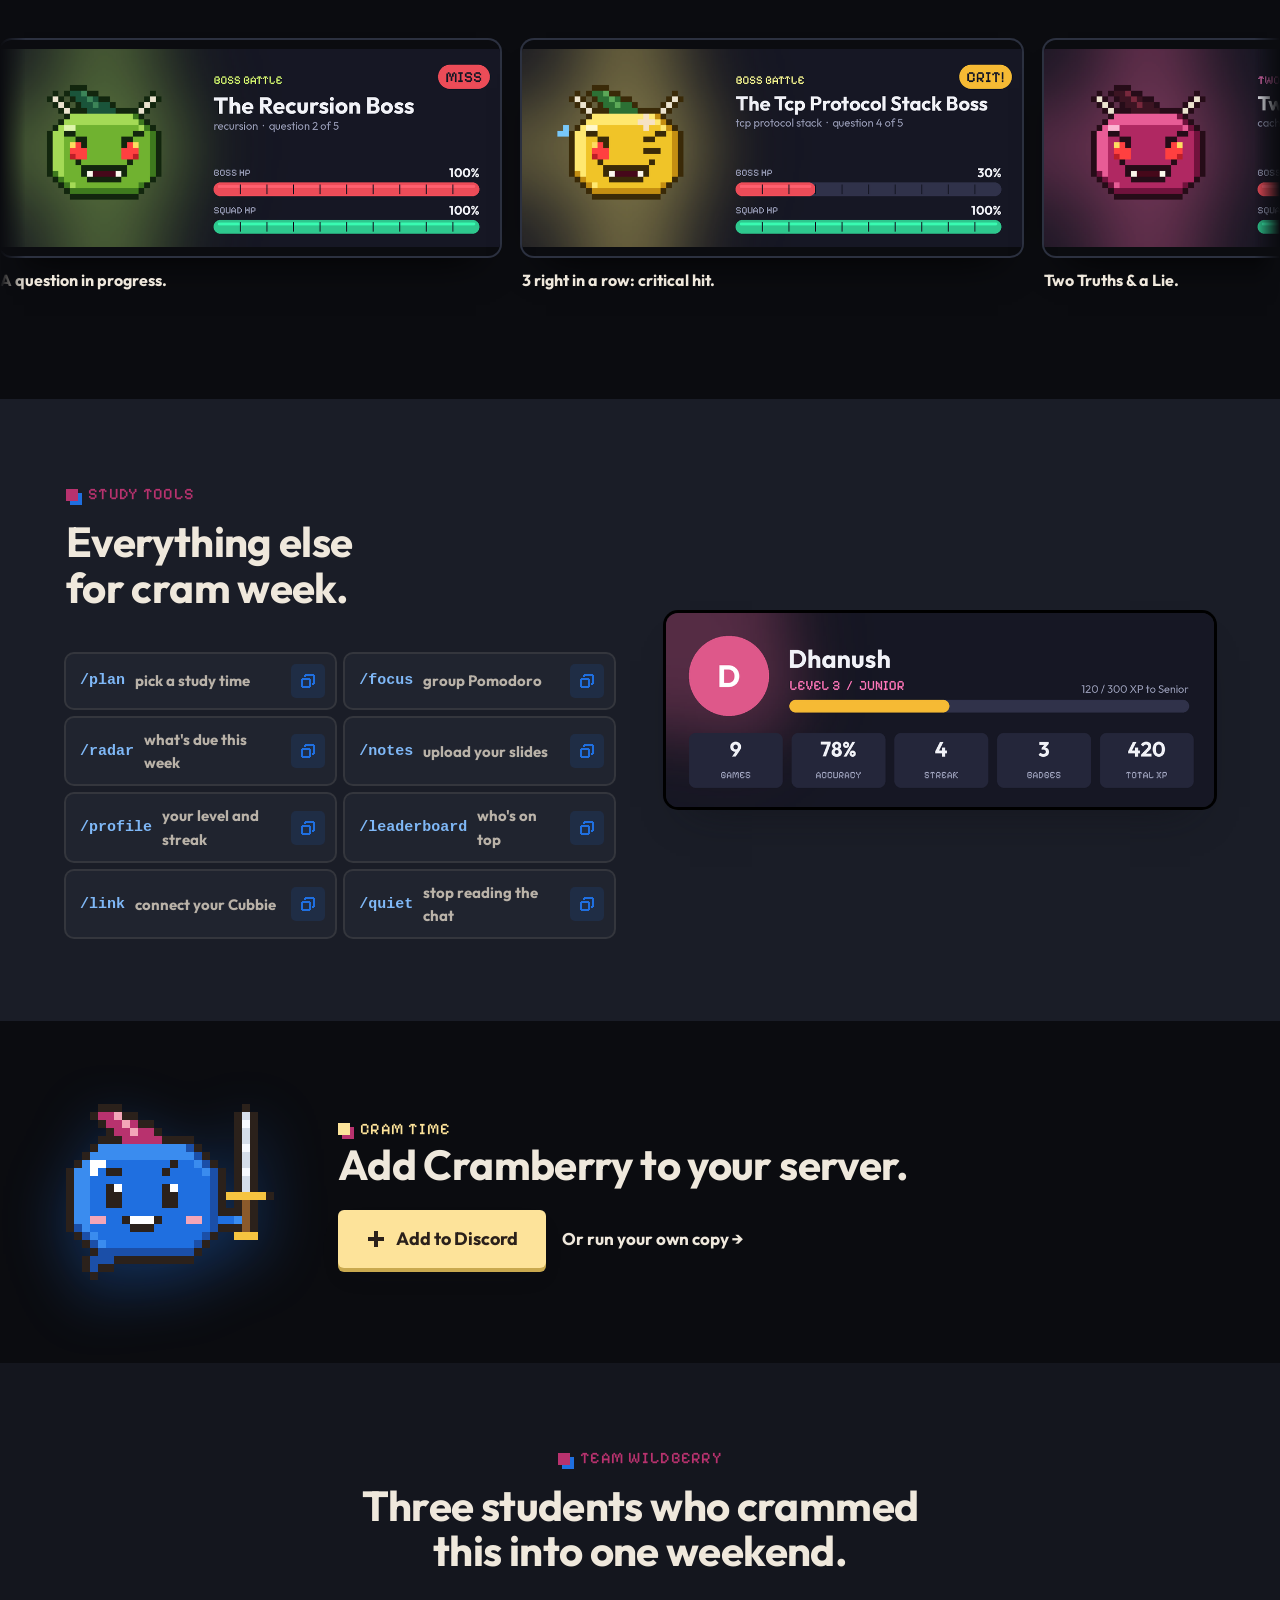
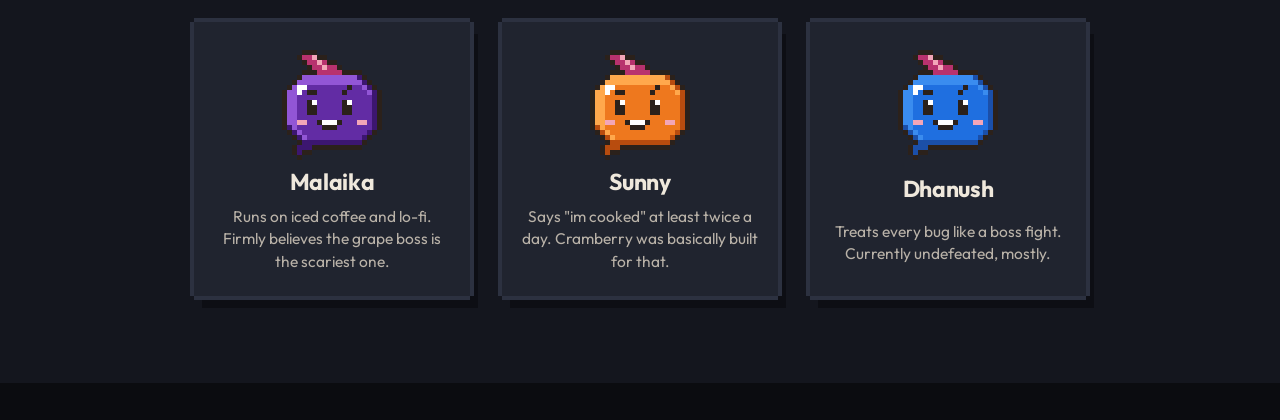
==== commit 679bd5ec: "Cubbie steps unlock in order with nudges, im cooked rallies every time, bigger kickers" ====
--- a/index.html
+++ b/index.html
@@ -177,6 +177,7 @@
         <h2 class="h2 reveal-h" id="cubbie-h">Text your Cubbie. Tap a message to try it.</h2>
       </div>
       <ul class="phrases" id="phrases"></ul>
+      <p class="small-note muted phone-how">Go in order, like setting up the real skill: the glowing message is next. Skip ahead and Cubbie tells you what to do first.</p>
     </div>
     <div class="phone-wrap">
       <div class="phone" aria-label="iMessage conversation with Cubbie">
--- a/css/site.css
+++ b/css/site.css
@@ -125,11 +125,11 @@
 
 /* kickers, headings */
 .kicker {
-  font-family: var(--f-pixel); font-weight: 500; font-size: 13.5px; letter-spacing: .08em; text-transform: uppercase;
+  font-family: var(--f-pixel); font-weight: 500; font-size: clamp(15.5px, 1.25vw, 18px); letter-spacing: .08em; text-transform: uppercase;
   color: var(--wildberry); display: inline-flex; align-items: center; gap: 10px;
 }
 .night .kicker, [data-theme="dark"] .game-band .kicker { color: var(--gold); }
-.kicker::before { content: ""; width: 10px; height: 10px; background: currentColor; box-shadow: 4px 4px 0 0 var(--blue); }
+.kicker::before { content: ""; width: 12px; height: 12px; background: currentColor; box-shadow: 4px 4px 0 0 var(--blue); }
 .night .kicker::before, [data-theme="dark"] .game-band .kicker::before { box-shadow: 4px 4px 0 0 var(--wildberry); }
 .h1 { font-size: clamp(31px, 4.3vw, 54px); }
 .h2 { font-size: clamp(27px, 3.4vw, 42px); }
--- a/css/home.css
+++ b/css/home.css
@@ -206,6 +206,19 @@
 .phrase .send:active { transform: translateY(2px); box-shadow: 0 1px 0 var(--blue-deep); }
 .phrase .send small { display: block; font-weight: 400; font-size: 13.5px; color: #d6e6ff; }
 .phrase .copy { align-self: center; width: 44px; height: 44px; }
+/* the messages unlock in order: done ones get a tick, the next one glows, later ones wait */
+.phrase .send { transition: transform .1s, box-shadow .2s, background .15s, opacity .2s; }
+.phrase.done .send::after { content: " ✓"; opacity: .85; }
+.phrase.next .send { box-shadow: 0 3px 0 var(--blue-deep), 0 0 0 3px var(--wildberry); animation: nextGlow 1.8s ease-in-out infinite; }
+[data-theme="dark"] .phrase.next .send { box-shadow: 0 3px 0 var(--blue-deep), 0 0 0 3px var(--gold); }
+.phrase.locked .send { opacity: .5; }
+.phrase.locked .send:hover { opacity: .7; }
+.phrase.nudge .send { animation: nudge .5s steps(4) 1, nextGlow 1.8s ease-in-out infinite .5s; }
+@keyframes nextGlow { 50% { filter: brightness(1.12); } }
+@keyframes nudge { 25% { transform: translateX(-5px); } 75% { transform: translateX(5px); } }
+.phone-how { max-width: 52ch; }
+.ph-body { scrollbar-width: none; }
+.ph-body::-webkit-scrollbar { display: none; }
 .small-note { margin-top: 14px; font-size: 15.5px; }
 .phone-wrap { position: sticky; top: calc(var(--header-h) + 16px); display: grid; gap: 12px; }
 .phone {
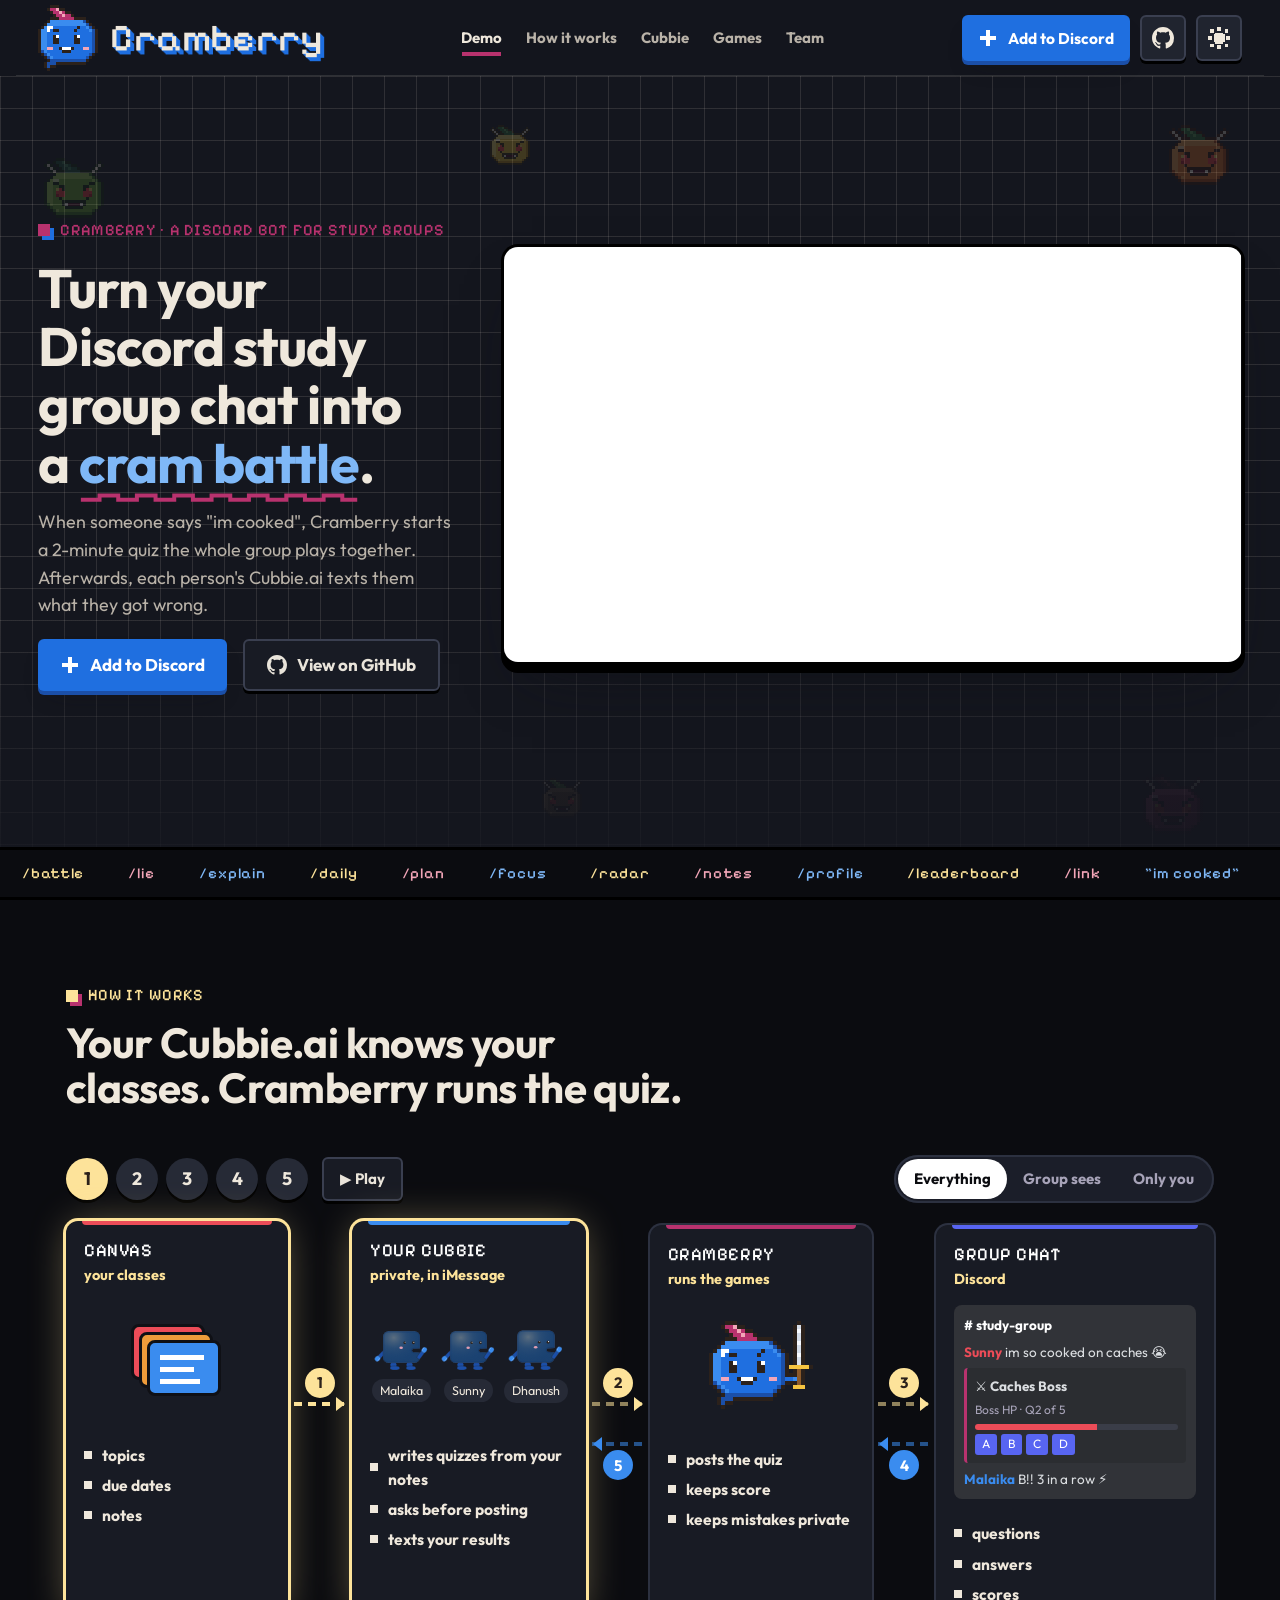
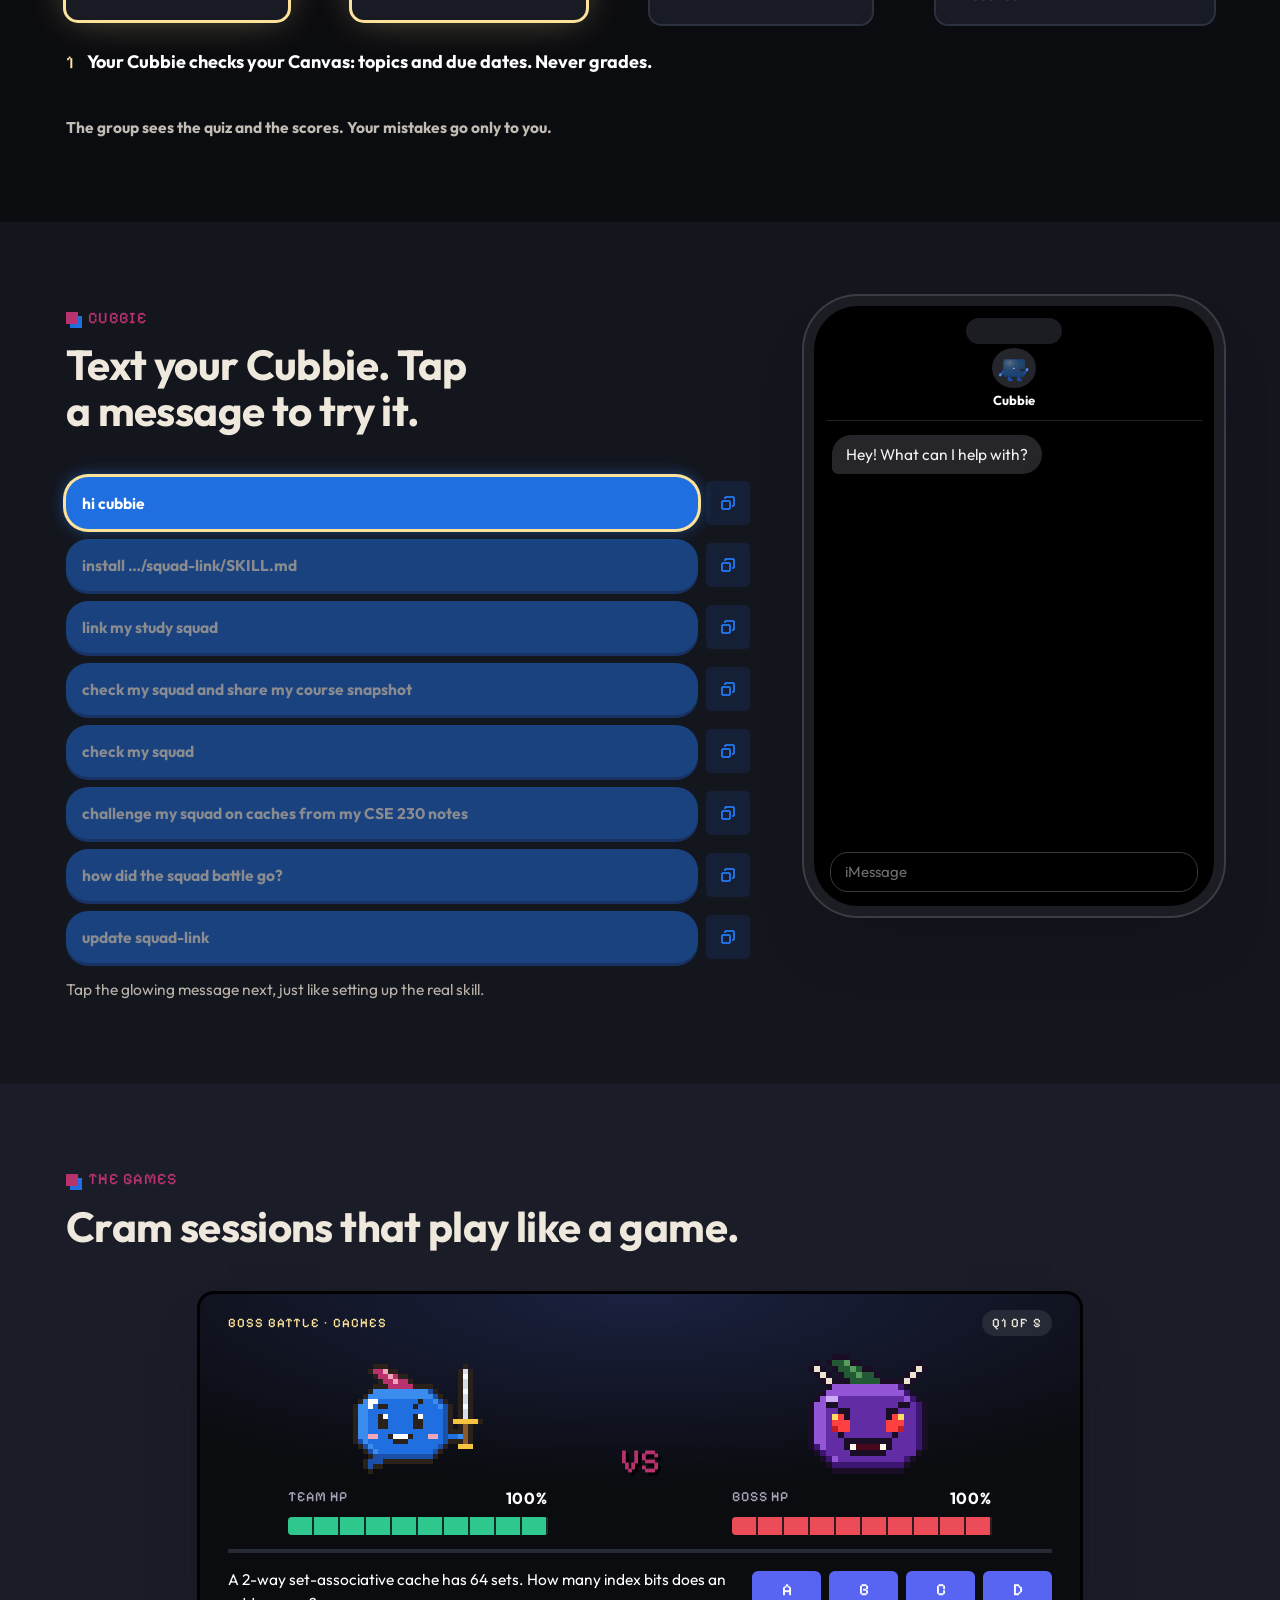
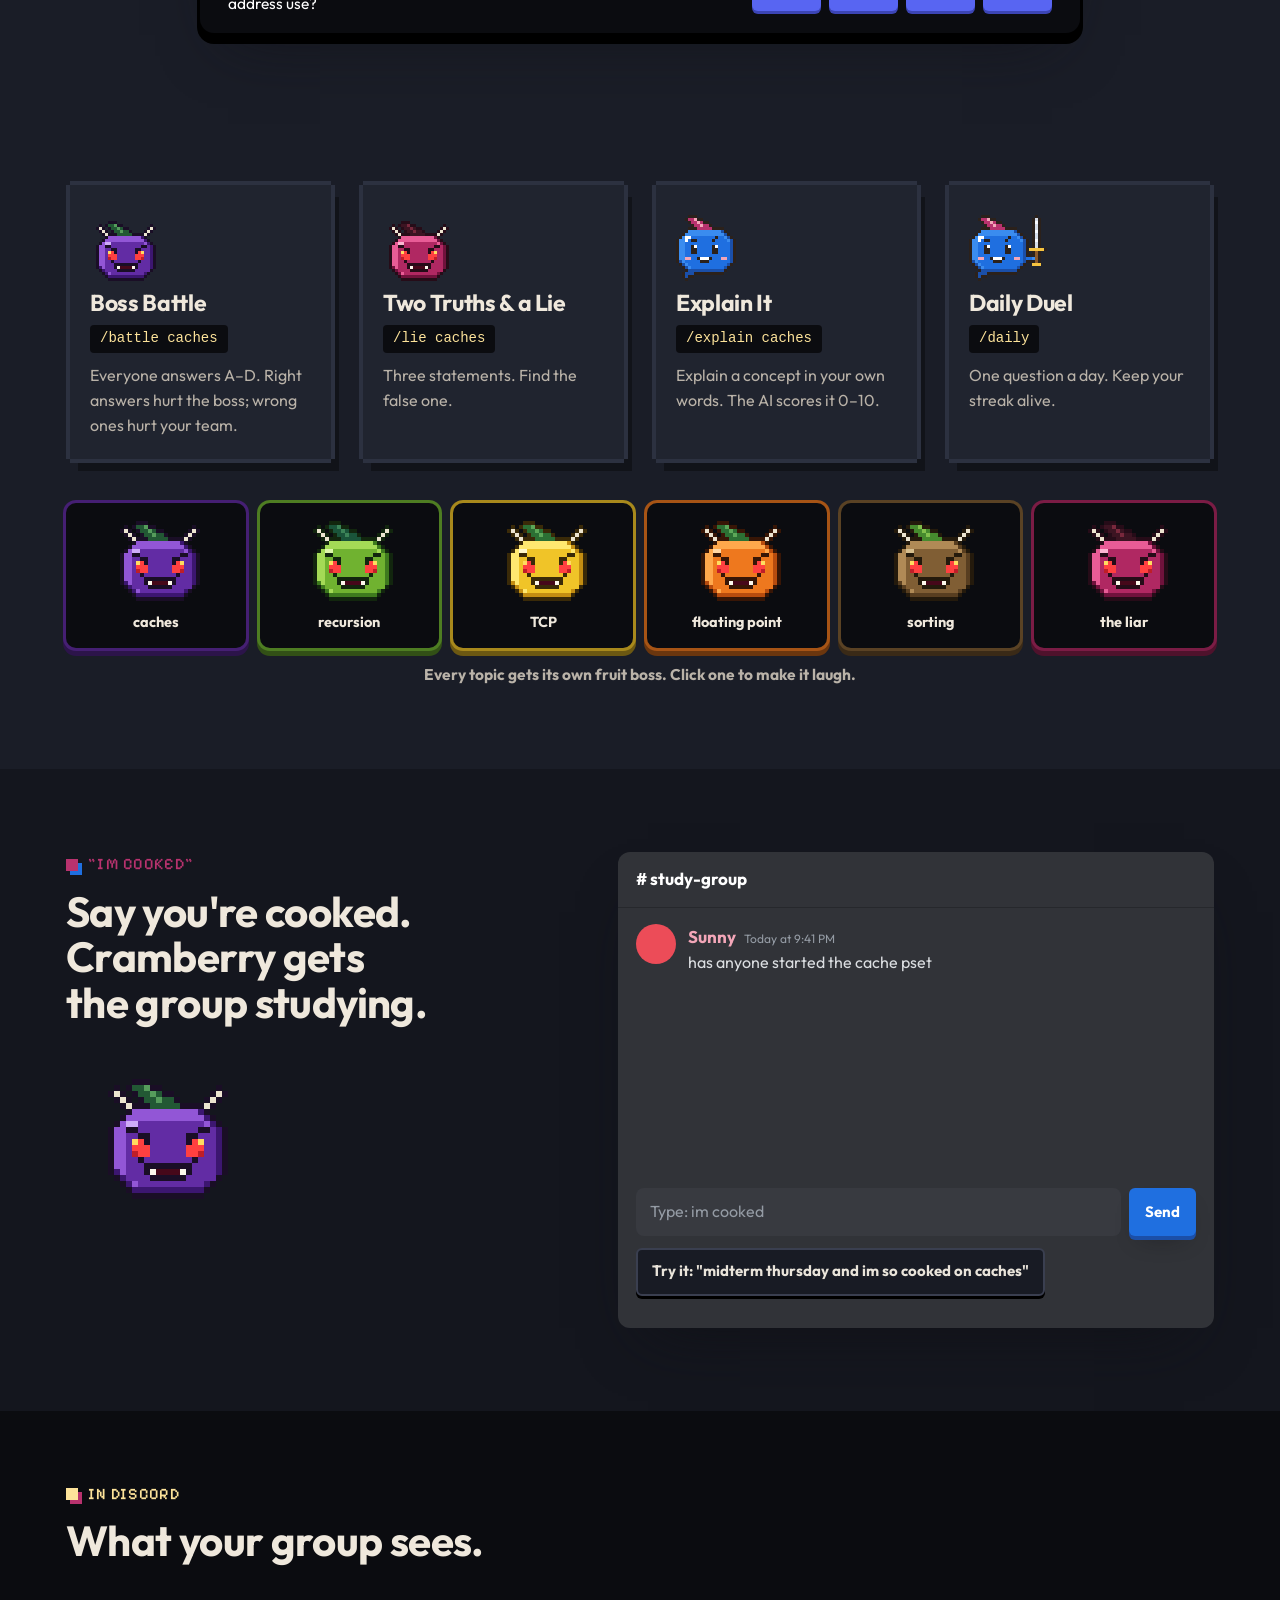
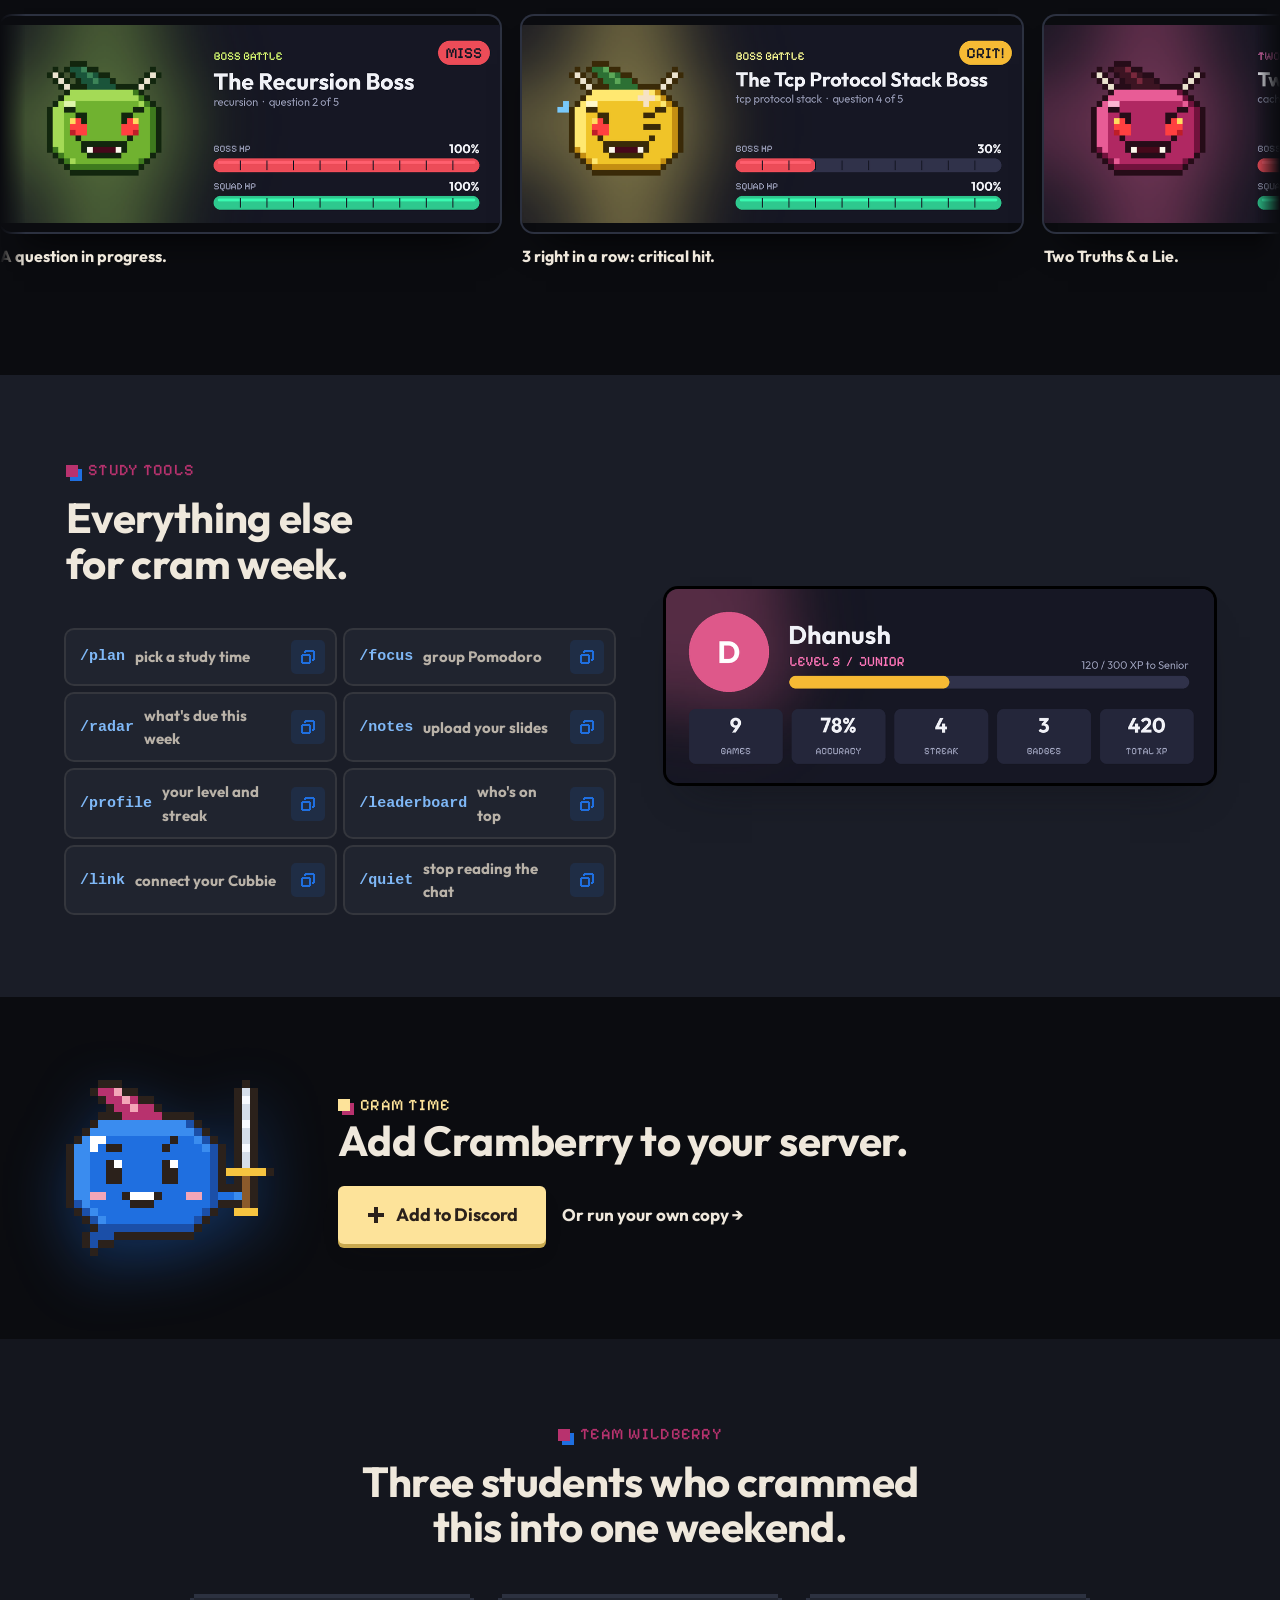
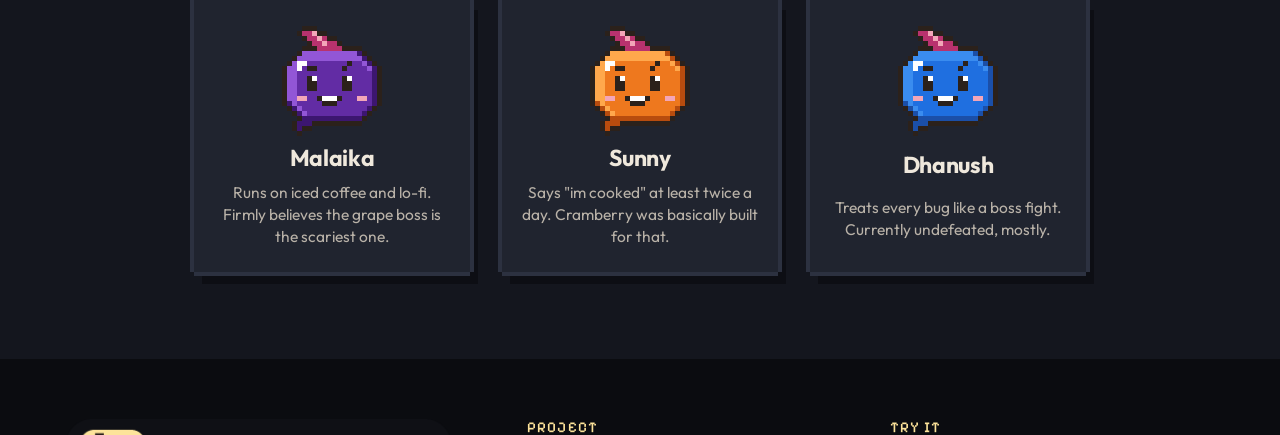
==== commit 7c9db160: "Even glow ring on next Cubbie step, Cubbie.ai heading, bigger footer logo" ====
--- a/index.html
+++ b/index.html
@@ -104,7 +104,7 @@
   <div class="wrap">
     <div class="sec-head">
       <p class="kicker">How it works</p>
-      <h2 class="h2 reveal-h" id="how-h">Your Cubbie knows your classes. Cramberry runs the quiz.</h2>
+      <h2 class="h2 reveal-h" id="how-h">Your Cubbie.ai knows your classes. Cramberry runs the quiz.</h2>
     </div>
 
     <div class="loop" id="loop" data-show="all">
@@ -177,7 +177,7 @@
         <h2 class="h2 reveal-h" id="cubbie-h">Text your Cubbie. Tap a message to try it.</h2>
       </div>
       <ul class="phrases" id="phrases"></ul>
-      <p class="small-note muted phone-how">Go in order, like setting up the real skill: the glowing message is next. Skip ahead and Cubbie tells you what to do first.</p>
+      <p class="small-note muted phone-how">Tap the glowing message next, just like setting up the real skill.</p>
     </div>
     <div class="phone-wrap">
       <div class="phone" aria-label="iMessage conversation with Cubbie">
@@ -359,8 +359,10 @@
   <div class="wrap">
     <div class="foot-grid">
       <div class="foot-brand">
-        <img src="assets/logo/wordmark-badge.png" width="1583" height="380" alt="Cramberry" loading="lazy">
-        <p class="signoff">Nobody gets cooked alone.</p>
+        <div class="foot-mark">
+          <img src="assets/logo/wordmark-badge.png" width="1583" height="380" alt="Cramberry" loading="lazy">
+          <p class="signoff">Nobody gets cooked alone.</p>
+        </div>
         <p class="muted" style="margin-top:10px">Cubbie Hackathon · Track 3 (Group Chat Assistant) · DevHacks Fall 2026 · team wildberry</p>
       </div>
       <div>
--- a/css/site.css
+++ b/css/site.css
@@ -323,7 +323,9 @@
 .foot-grid ul { list-style: none; padding: 0; margin: 0; display: grid; gap: 4px; }
 .foot-grid a { text-decoration: none; color: var(--night-text); display: inline-flex; min-height: 40px; align-items: center; }
 .foot-grid a:hover { color: #fff; text-decoration: underline; text-underline-offset: 6px; }
-.foot-brand img { width: min(320px, 100%); }
+/* the logo stretches to the width of the sign-off line under it */
+.foot-mark { width: fit-content; max-width: 100%; }
+.foot-mark img { display: block; width: 0; min-width: 100%; height: auto; }
 .signoff { font-family: var(--f-pixel); font-size: clamp(22px, 2.6vw, 30px); color: var(--blush); margin-top: 20px; }
 .credits { margin-top: 48px; padding-top: 22px; border-top: 1px solid var(--panel-edge); color: var(--night-muted); font-size: 15px; display: flex; flex-wrap: wrap; gap: 8px 24px; justify-content: space-between; align-items: center; }
 .foot-peek { display: flex; align-items: flex-end; gap: 12px; }
--- a/css/home.css
+++ b/css/home.css
@@ -206,15 +206,14 @@
 .phrase .send:active { transform: translateY(2px); box-shadow: 0 1px 0 var(--blue-deep); }
 .phrase .send small { display: block; font-weight: 400; font-size: 13.5px; color: #d6e6ff; }
 .phrase .copy { align-self: center; width: 44px; height: 44px; }
-/* the messages unlock in order: done ones get a tick, the next one glows, later ones wait */
+/* the messages unlock in order: the next one glows, later ones wait */
 .phrase .send { transition: transform .1s, box-shadow .2s, background .15s, opacity .2s; }
-.phrase.done .send::after { content: " ✓"; opacity: .85; }
-.phrase.next .send { box-shadow: 0 3px 0 var(--blue-deep), 0 0 0 3px var(--wildberry); animation: nextGlow 1.8s ease-in-out infinite; }
-[data-theme="dark"] .phrase.next .send { box-shadow: 0 3px 0 var(--blue-deep), 0 0 0 3px var(--gold); }
+.phrase.next .send { --ring: var(--wildberry); box-shadow: 0 0 0 3px var(--ring), 0 0 14px 3px rgba(42, 120, 230, .45); animation: nextGlow 1.8s ease-in-out infinite; }
+[data-theme="dark"] .phrase.next .send { --ring: var(--gold); }
 .phrase.locked .send { opacity: .5; }
 .phrase.locked .send:hover { opacity: .7; }
 .phrase.nudge .send { animation: nudge .5s steps(4) 1, nextGlow 1.8s ease-in-out infinite .5s; }
-@keyframes nextGlow { 50% { filter: brightness(1.12); } }
+@keyframes nextGlow { 50% { filter: brightness(1.12); box-shadow: 0 0 0 3px var(--ring), 0 0 24px 7px rgba(42, 120, 230, .7); } }
 @keyframes nudge { 25% { transform: translateX(-5px); } 75% { transform: translateX(5px); } }
 .phone-how { max-width: 52ch; }
 .ph-body { scrollbar-width: none; }
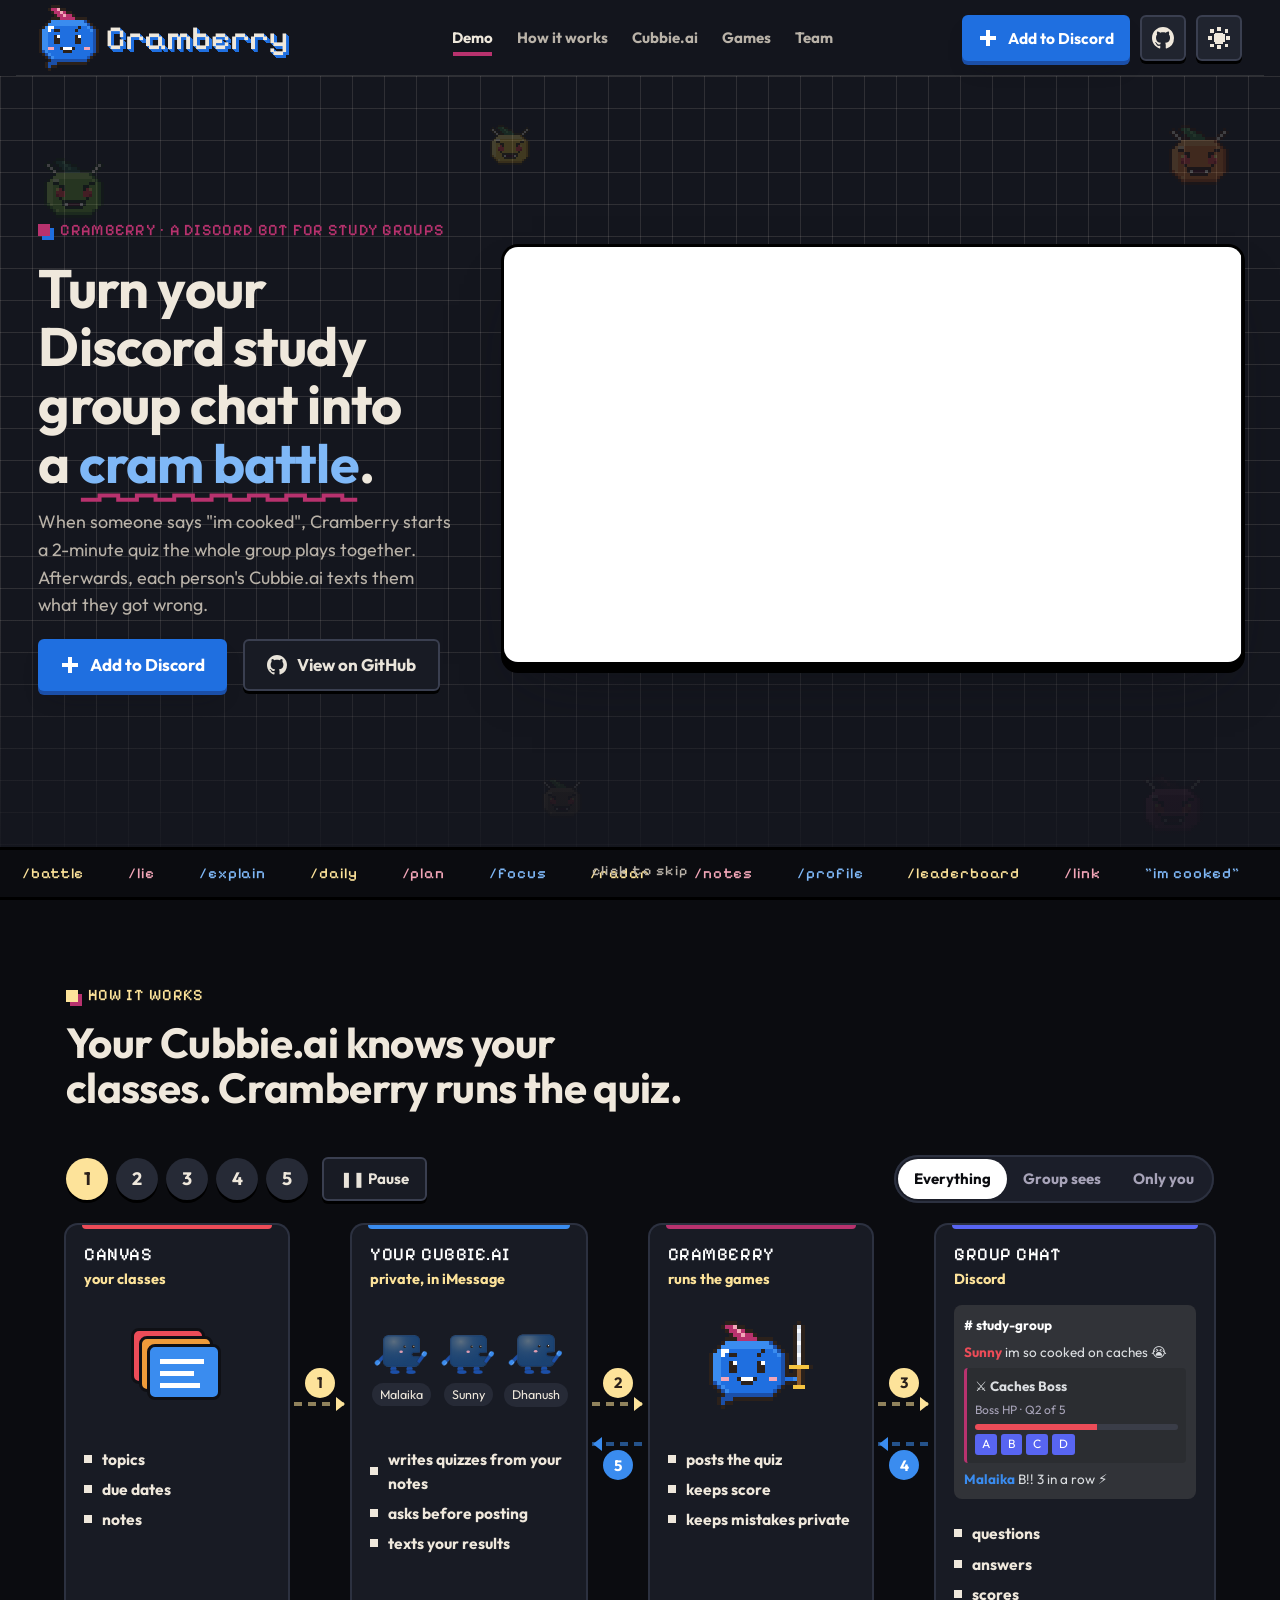
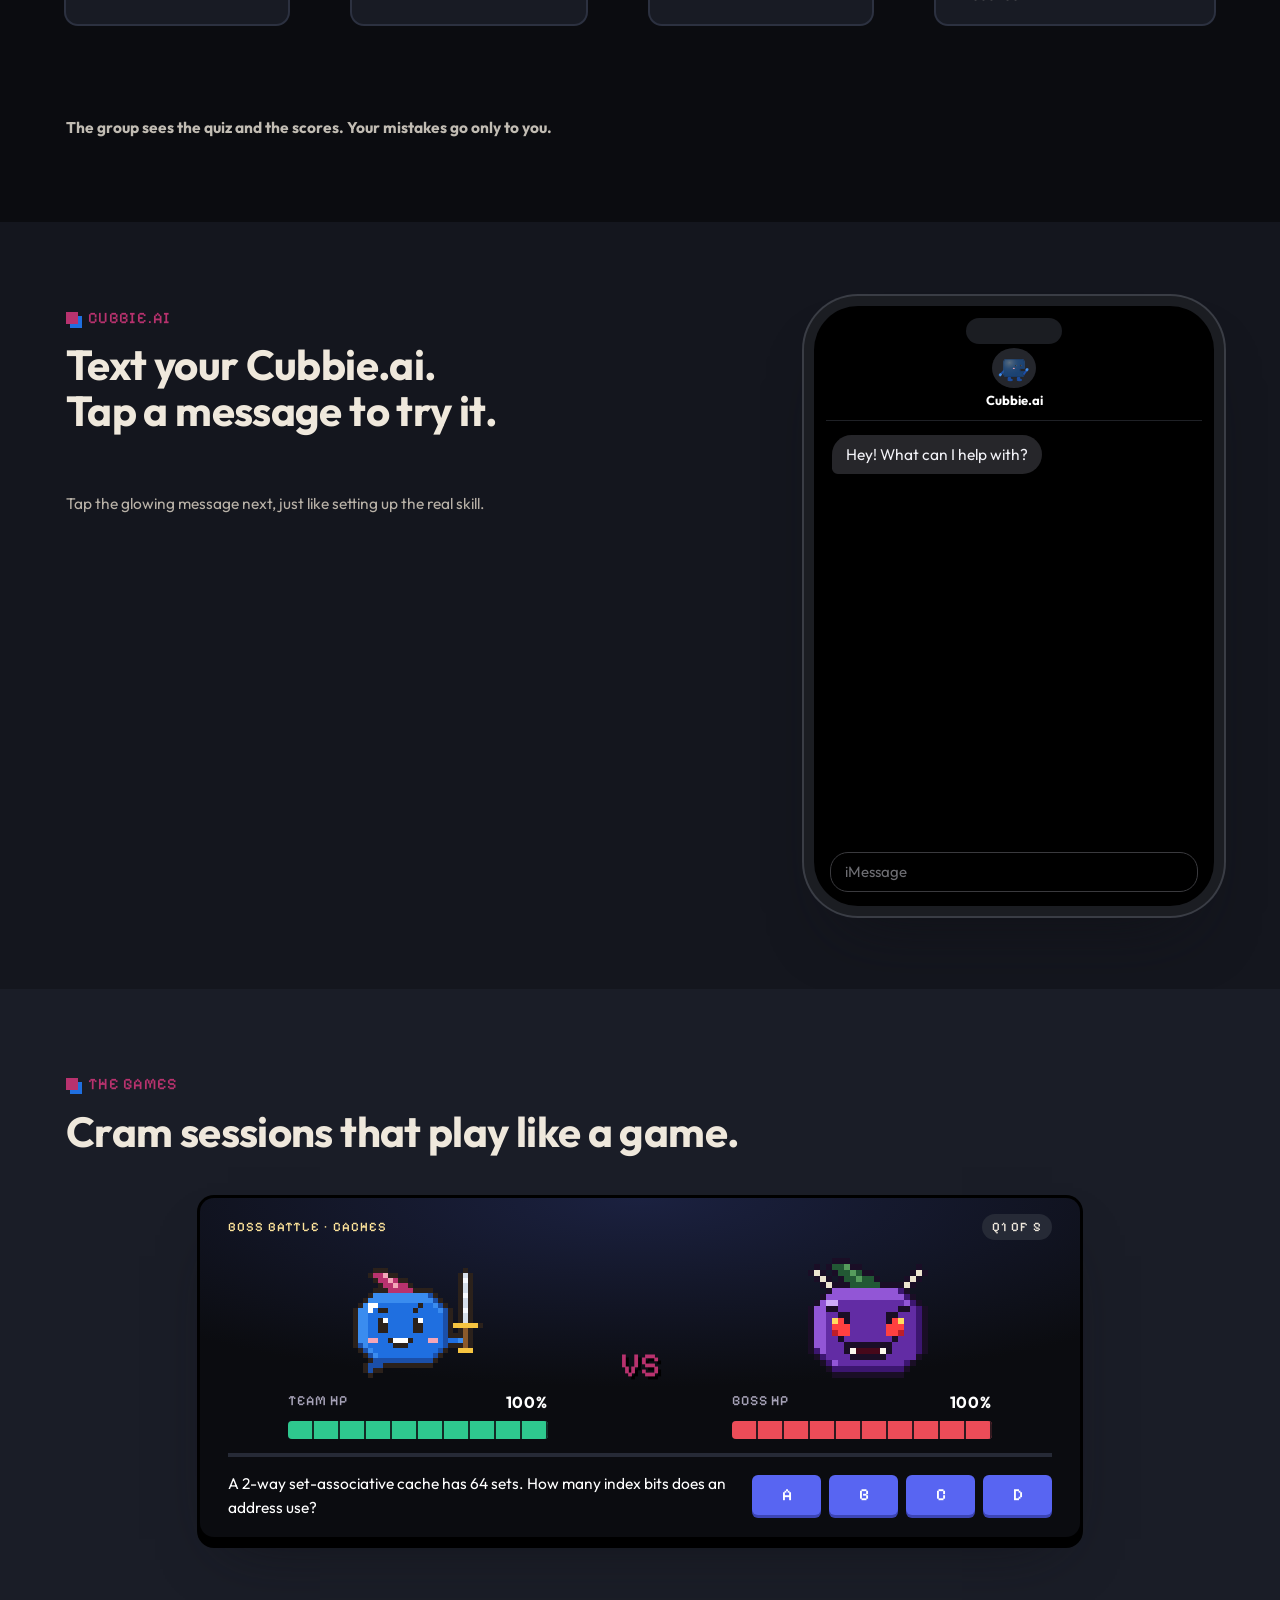
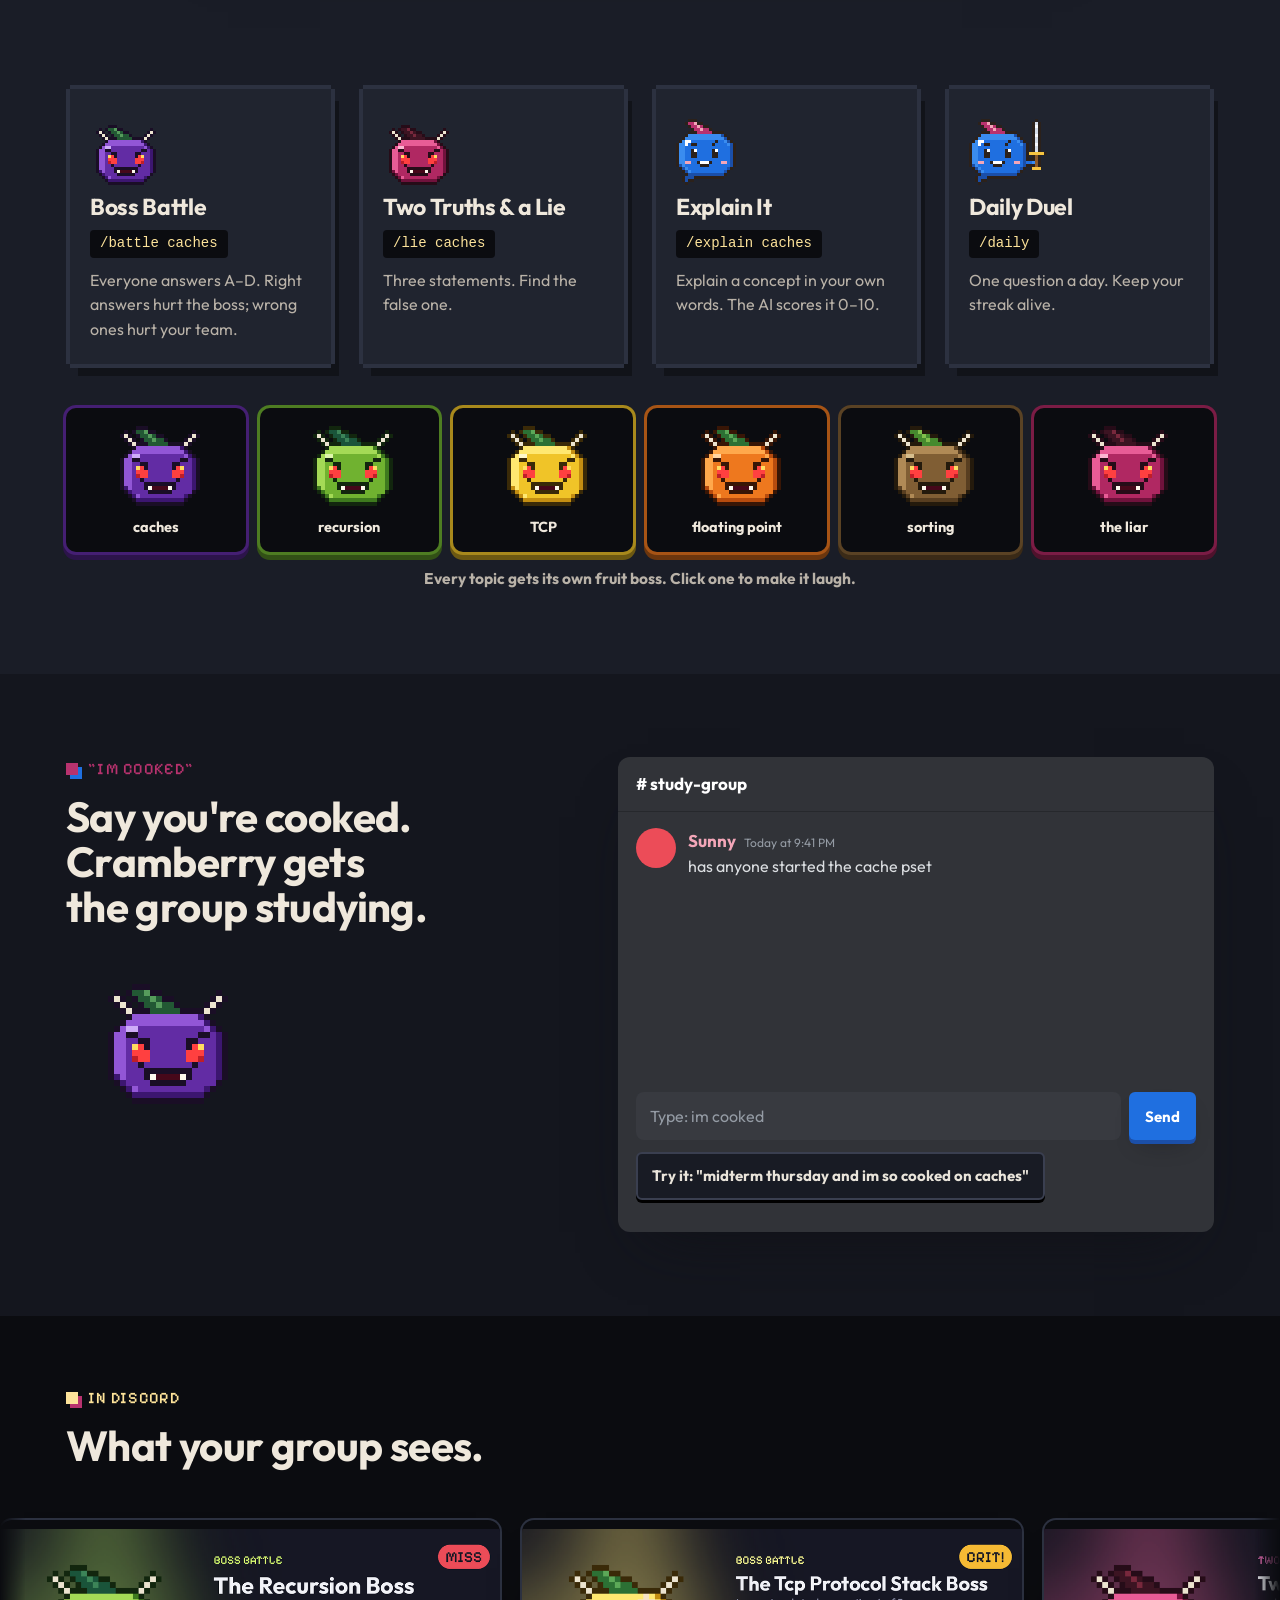
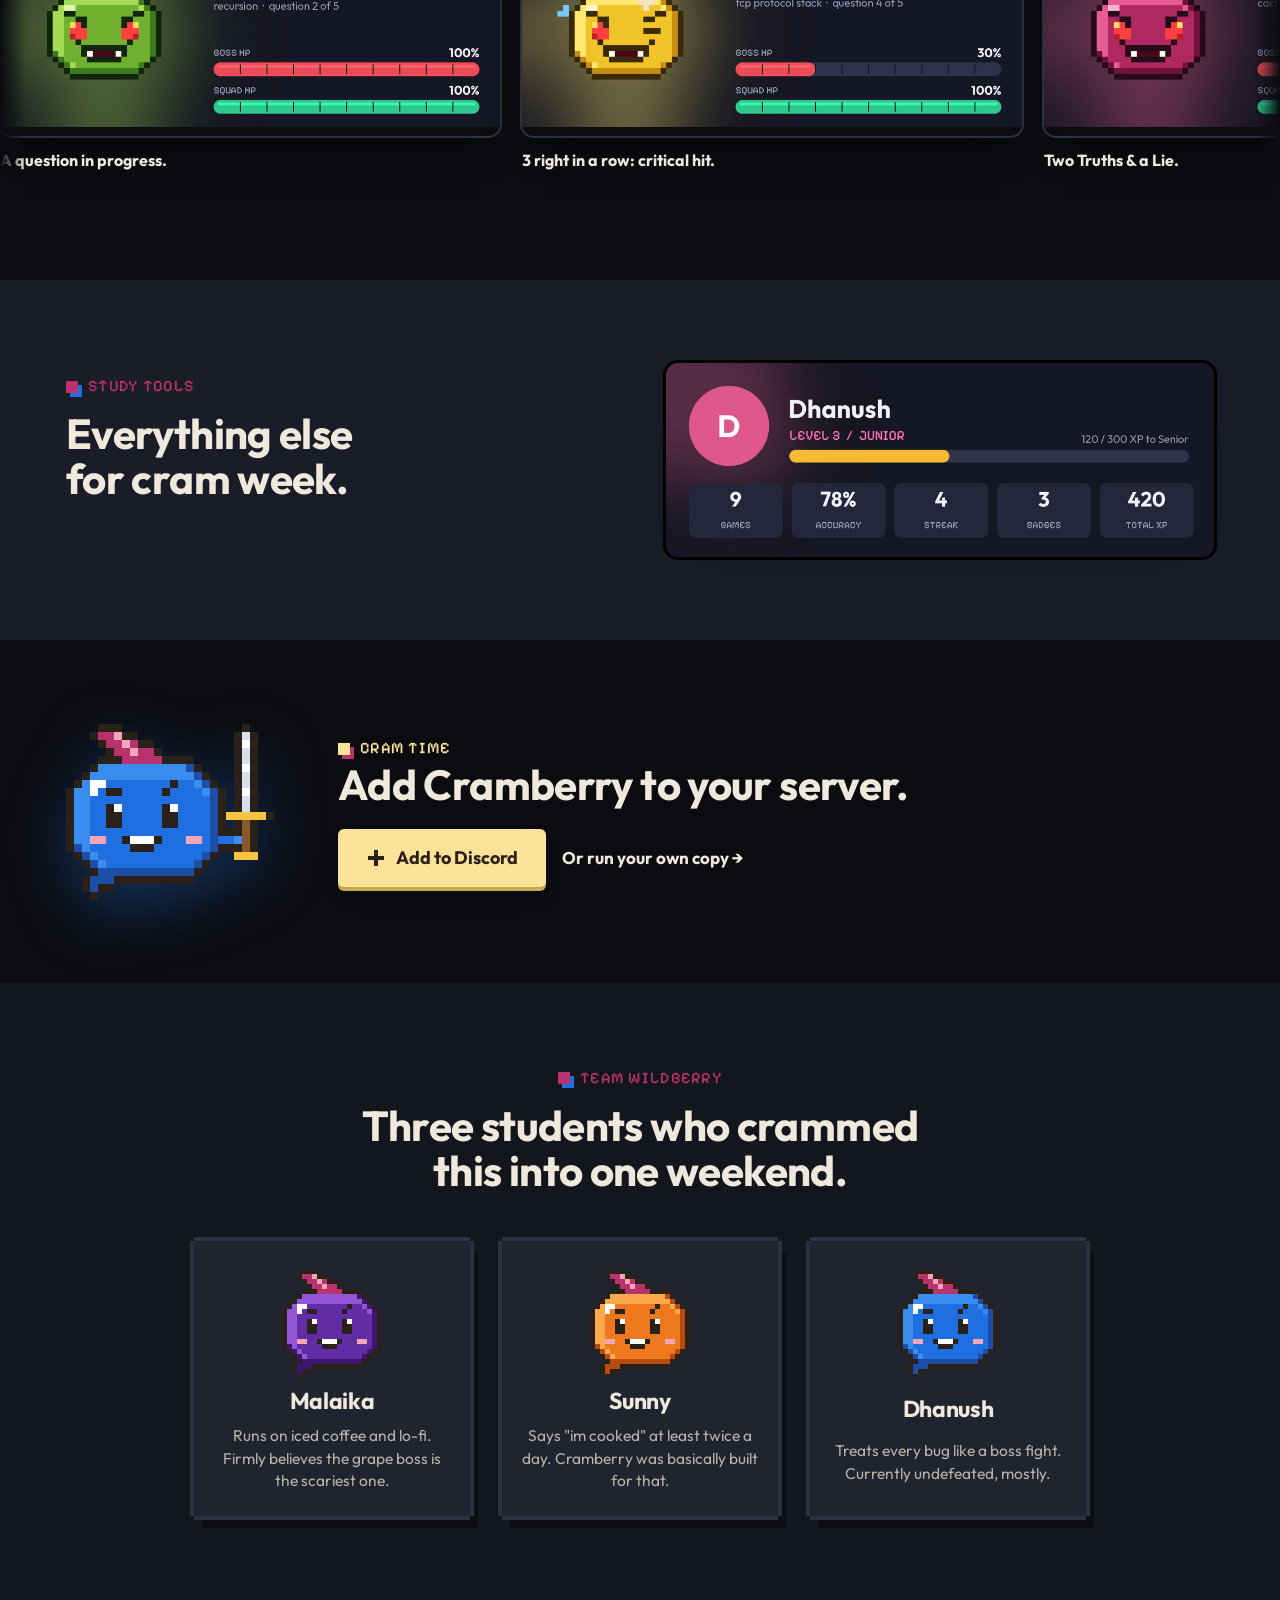
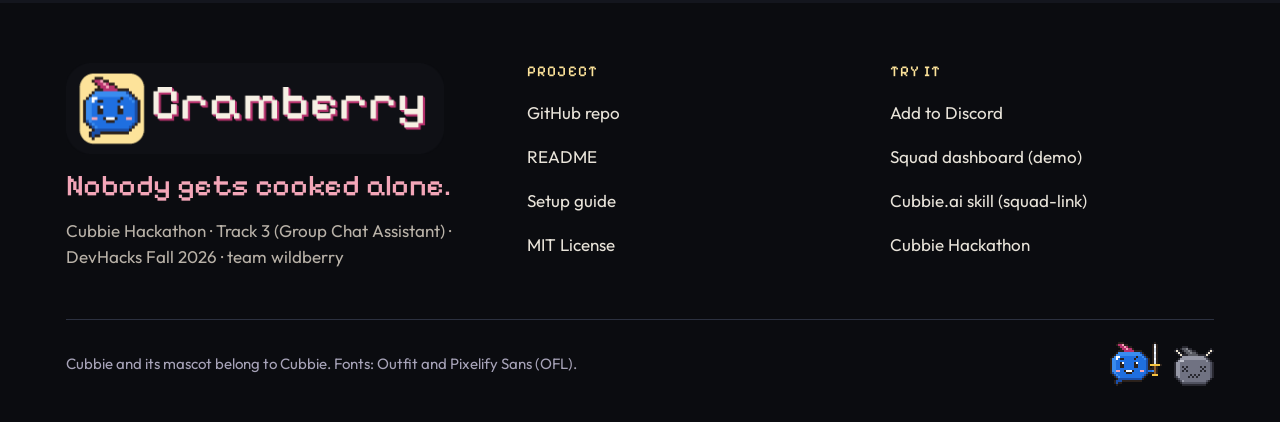
==== commit 83522d5a: "Cubbie.ai naming across the site, footer logo matches tagline" ====
--- a/index.html
+++ b/index.html
@@ -4,7 +4,7 @@
 <meta charset="utf-8">
 <meta name="viewport" content="width=device-width, initial-scale=1, viewport-fit=cover">
 <title>Cramberry · turn your Discord study group chat into a cram battle</title>
-<meta name="description" content="Cramberry is a Discord bot for study groups: when someone says im cooked, it starts a 2-minute quiz the whole group plays, and each person's Cubbie texts them what they missed.">
+<meta name="description" content="Cramberry is a Discord bot for study groups: when someone says im cooked, it starts a 2-minute quiz the whole group plays, and each person's Cubbie.ai texts them what they missed.">
 <meta name="color-scheme" content="light dark">
 <meta name="theme-color" content="#f6f0e4" media="(prefers-color-scheme: light)">
 <meta name="theme-color" content="#14161e" media="(prefers-color-scheme: dark)">
@@ -20,7 +20,7 @@
 <link rel="canonical" href="https://cramberry-site.vercel.app/">
 <meta property="og:site_name" content="Cramberry">
 <meta property="og:title" content="Cramberry · turn your Discord study group chat into a cram battle">
-<meta property="og:description" content="Cramberry is a Discord bot for study groups: when someone says im cooked, it starts a 2-minute quiz the whole group plays, and each person's Cubbie texts them what they missed.">
+<meta property="og:description" content="Cramberry is a Discord bot for study groups: when someone says im cooked, it starts a 2-minute quiz the whole group plays, and each person's Cubbie.ai texts them what they missed.">
 <meta property="og:url" content="https://cramberry-site.vercel.app/">
 <meta property="og:type" content="website">
 <meta property="og:image" content="https://cramberry-site.vercel.app/assets/logo/social-preview.png">
@@ -29,7 +29,7 @@
 <meta property="og:image:alt" content="Cramberry, the blue pixel berry, and the line: turn your Discord study group chat into a cram battle">
 <meta name="twitter:card" content="summary_large_image">
 <meta name="twitter:title" content="Cramberry · turn your Discord study group chat into a cram battle">
-<meta name="twitter:description" content="Cramberry is a Discord bot for study groups: when someone says im cooked, it starts a 2-minute quiz the whole group plays, and each person's Cubbie texts them what they missed.">
+<meta name="twitter:description" content="Cramberry is a Discord bot for study groups: when someone says im cooked, it starts a 2-minute quiz the whole group plays, and each person's Cubbie.ai texts them what they missed.">
 <meta name="twitter:image" content="https://cramberry-site.vercel.app/assets/logo/social-preview.png">
 <link rel="icon" type="image/png" href="assets/logo/favicon-64.png">
 <link rel="apple-touch-icon" href="assets/logo/apple-touch-icon.png">
@@ -48,7 +48,7 @@
       <canvas data-sprite="berry" data-scale="3" aria-hidden="true"></canvas>
       <span class="logo-word" aria-hidden="true">Cramberry</span>
     </a>
-    <nav class="nav" aria-label="Main"><a href="index.html#top">Demo</a><a href="index.html#how">How it works</a><a href="index.html#cubbie">Cubbie</a><a href="index.html#games">Games</a><a href="index.html#team">Team</a></nav>
+    <nav class="nav" aria-label="Main"><a href="index.html#top">Demo</a><a href="index.html#how">How it works</a><a href="index.html#cubbie">Cubbie.ai</a><a href="index.html#games">Games</a><a href="index.html#team">Team</a></nav>
     <div class="hdr-cta">
       <a class="btn add-discord" href="https://discord.com/oauth2/authorize?client_id=1563704377833689098&amp;scope=bot+applications.commands&amp;permissions=117760" target="_blank" rel="noopener"><svg class="ico" viewBox="0 0 10 10" aria-hidden="true" shape-rendering="crispEdges"><path fill="currentColor" d="M4 1h2v3h3v2H6v3H4V6H1V4h3z"/></svg>Add to Discord</a>
       <a class="icon-btn gh" href="https://github.com/MalaikaKamranKhan/Track3" target="_blank" rel="noopener" aria-label="Cramberry on GitHub"><svg viewBox="0 0 16 16" aria-hidden="true"><path fill="currentColor" d="M8 0C3.58 0 0 3.58 0 8c0 3.54 2.29 6.53 5.47 7.59.4.07.55-.17.55-.38 0-.19-.01-.82-.01-1.49-2.01.37-2.53-.49-2.69-.94-.09-.23-.48-.94-.82-1.13-.28-.15-.68-.52-.01-.53.63-.01 1.08.58 1.23.82.72 1.21 1.87.87 2.33.66.07-.52.28-.87.51-1.07-1.78-.2-3.64-.89-3.64-3.95 0-.87.31-1.59.82-2.15-.08-.2-.36-1.02.08-2.12 0 0 .67-.21 2.2.82.64-.18 1.32-.27 2-.27.68 0 1.36.09 2 .27 1.53-1.04 2.2-.82 2.2-.82.44 1.1.16 1.92.08 2.12.51.56.82 1.27.82 2.15 0 3.07-1.87 3.75-3.65 3.95.29.25.54.73.54 1.48 0 1.07-.01 1.93-.01 2.2 0 .21.15.46.55.38A8.013 8.013 0 0016 8c0-4.42-3.58-8-8-8z"/></svg></a>
@@ -62,7 +62,7 @@
     <a class="logo" href="index.html"><canvas data-sprite="berry" data-scale="2" aria-hidden="true"></canvas><span class="logo-word">Cramberry</span></a>
     <button class="icon-btn sheet-close" type="button" aria-label="Close menu"><svg viewBox="0 0 12 12" aria-hidden="true" shape-rendering="crispEdges"><path fill="currentColor" d="M2 1h2v1h1v1h2V2h1V1h2v2H9v1H8v1H7v2h1v1h1v1h1v2H8v-1H7v-1H5v1H4v1H2V9h1V8h1V7h1V5H4V4H3V3H2z"/></svg></button>
   </div>
-  <nav aria-label="Mobile"><a href="index.html#top">Demo</a><a href="index.html#how">How it works</a><a href="index.html#cubbie">Cubbie</a><a href="index.html#games">Games</a><a href="index.html#team">Team</a><a href="dashboard.html">Squad dashboard</a><a href="https://github.com/MalaikaKamranKhan/Track3" target="_blank" rel="noopener">GitHub</a></nav>
+  <nav aria-label="Mobile"><a href="index.html#top">Demo</a><a href="index.html#how">How it works</a><a href="index.html#cubbie">Cubbie.ai</a><a href="index.html#games">Games</a><a href="index.html#team">Team</a><a href="dashboard.html">Squad dashboard</a><a href="https://github.com/MalaikaKamranKhan/Track3" target="_blank" rel="noopener">GitHub</a></nav>
   <a class="btn" href="https://discord.com/oauth2/authorize?client_id=1563704377833689098&amp;scope=bot+applications.commands&amp;permissions=117760" target="_blank" rel="noopener"><svg class="ico" viewBox="0 0 10 10" aria-hidden="true" shape-rendering="crispEdges"><path fill="currentColor" d="M4 1h2v3h3v2H6v3H4V6H1V4h3z"/></svg>Add to Discord</a>
 </div>
 <main id="main">
@@ -134,7 +134,7 @@
         <div class="lp-link" data-link="1"><span class="lane fwd"><b class="pkt"></b></span><span class="lane back"><b class="pkt"></b></span><span class="lbadge f">1</span></div>
         <article class="lp" data-p="cubbies" data-scope="private">
           <span class="lp-bar" style="--c:#3a8cef"></span>
-          <h3 class="lp-h">Your Cubbie</h3><p class="lp-sub">private, in iMessage</p>
+          <h3 class="lp-h">Your Cubbie.ai</h3><p class="lp-sub">private, in iMessage</p>
           <div class="lp-art cubbies">
             <figure><img src="assets/cubbie/cubbie-official.svg" width="72" height="64" alt="" loading="lazy"><figcaption>Malaika</figcaption></figure>
             <figure><img src="assets/cubbie/cubbie-official.svg" width="72" height="64" alt="" loading="lazy"><figcaption>Sunny</figcaption></figure>
@@ -173,16 +173,16 @@
   <div class="wrap phone-grid">
     <div>
       <div class="sec-head">
-        <p class="kicker">Cubbie</p>
-        <h2 class="h2 reveal-h" id="cubbie-h">Text your Cubbie. Tap a message to try it.</h2>
+        <p class="kicker">Cubbie.ai</p>
+        <h2 class="h2 reveal-h" id="cubbie-h">Text your Cubbie.ai. Tap a message to try it.</h2>
       </div>
       <ul class="phrases" id="phrases"></ul>
       <p class="small-note muted phone-how">Tap the glowing message next, just like setting up the real skill.</p>
     </div>
     <div class="phone-wrap">
-      <div class="phone" aria-label="iMessage conversation with Cubbie">
+      <div class="phone" aria-label="iMessage conversation with Cubbie.ai">
         <div class="ph-notch" aria-hidden="true"></div>
-        <div class="ph-head"><img src="assets/cubbie/cubbie-official.svg" width="44" height="40" alt=""><b>Cubbie</b></div>
+        <div class="ph-head"><img src="assets/cubbie/cubbie-official.svg" width="44" height="40" alt=""><b>Cubbie.ai</b></div>
         <div class="ph-body" id="ph-body" aria-live="polite">
           <div class="bub them">Hey! What can I help with?</div>
         </div>
@@ -379,7 +379,7 @@
         <ul>
           <li><a href="https://discord.com/oauth2/authorize?client_id=1563704377833689098&amp;scope=bot+applications.commands&amp;permissions=117760" target="_blank" rel="noopener">Add to Discord</a></li>
           <li><a href="dashboard.html">Squad dashboard (demo)</a></li>
-          <li><a href="https://github.com/MalaikaKamranKhan/Track3/blob/main/cubbie-skill/squad-link/SKILL.md" target="_blank" rel="noopener">Cubbie skill (squad-link)</a></li>
+          <li><a href="https://github.com/MalaikaKamranKhan/Track3/blob/main/cubbie-skill/squad-link/SKILL.md" target="_blank" rel="noopener">Cubbie.ai skill (squad-link)</a></li>
           <li><a href="https://hackathon.cubbie.ai/" target="_blank" rel="noopener">Cubbie Hackathon</a></li>
         </ul>
       </div>
--- a/css/site.css
+++ b/css/site.css
@@ -323,9 +323,10 @@
 .foot-grid ul { list-style: none; padding: 0; margin: 0; display: grid; gap: 4px; }
 .foot-grid a { text-decoration: none; color: var(--night-text); display: inline-flex; min-height: 40px; align-items: center; }
 .foot-grid a:hover { color: #fff; text-decoration: underline; text-underline-offset: 6px; }
-/* the logo stretches to the width of the sign-off line under it */
-.foot-mark { width: fit-content; max-width: 100%; }
-.foot-mark img { display: block; width: 0; min-width: 100%; height: auto; }
+/* the logo is sized in em of the sign-off font so its right edge sits above the period */
+.foot-mark { font-size: clamp(22px, 2.6vw, 30px); }
+.foot-mark img { display: block; width: 12.6em; max-width: 100%; height: auto; }
+.foot-mark .signoff { margin-top: 8px; }
 .signoff { font-family: var(--f-pixel); font-size: clamp(22px, 2.6vw, 30px); color: var(--blush); margin-top: 20px; }
 .credits { margin-top: 48px; padding-top: 22px; border-top: 1px solid var(--panel-edge); color: var(--night-muted); font-size: 15px; display: flex; flex-wrap: wrap; gap: 8px 24px; justify-content: space-between; align-items: center; }
 .foot-peek { display: flex; align-items: flex-end; gap: 12px; }
